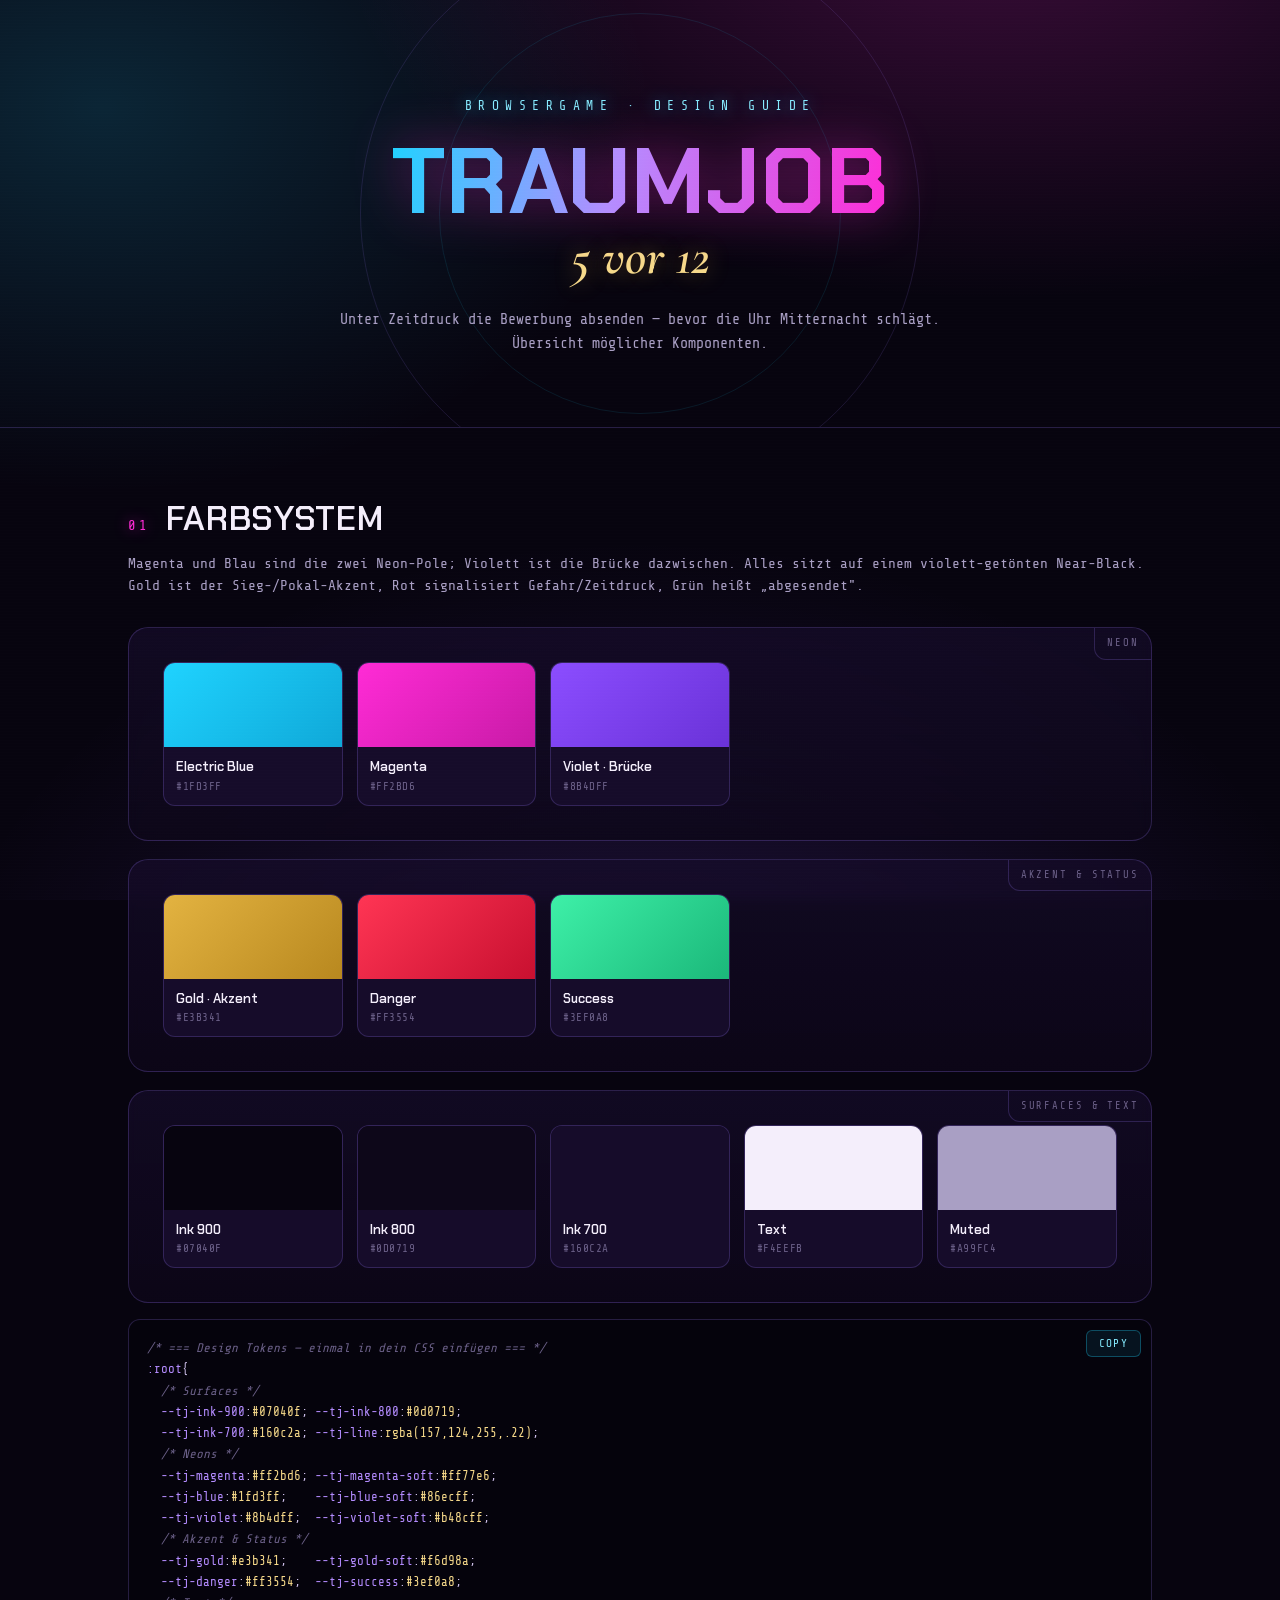
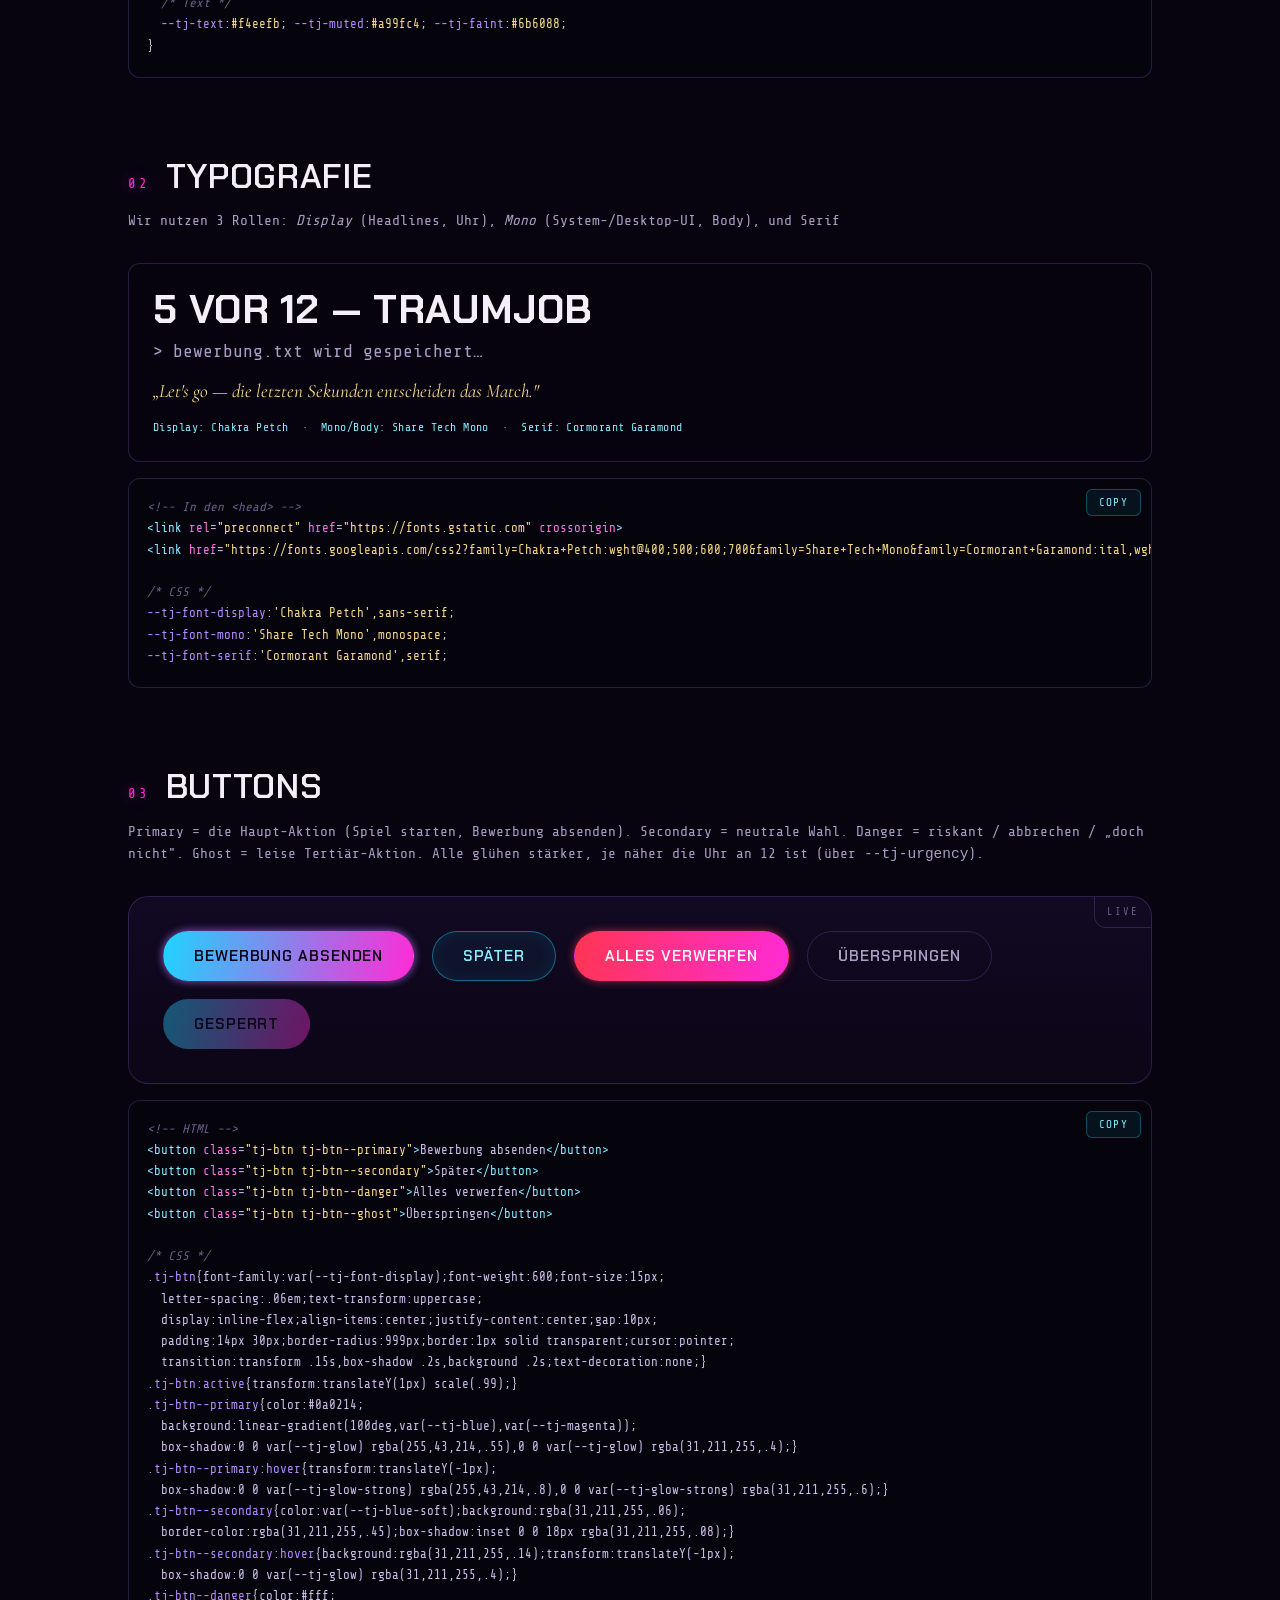
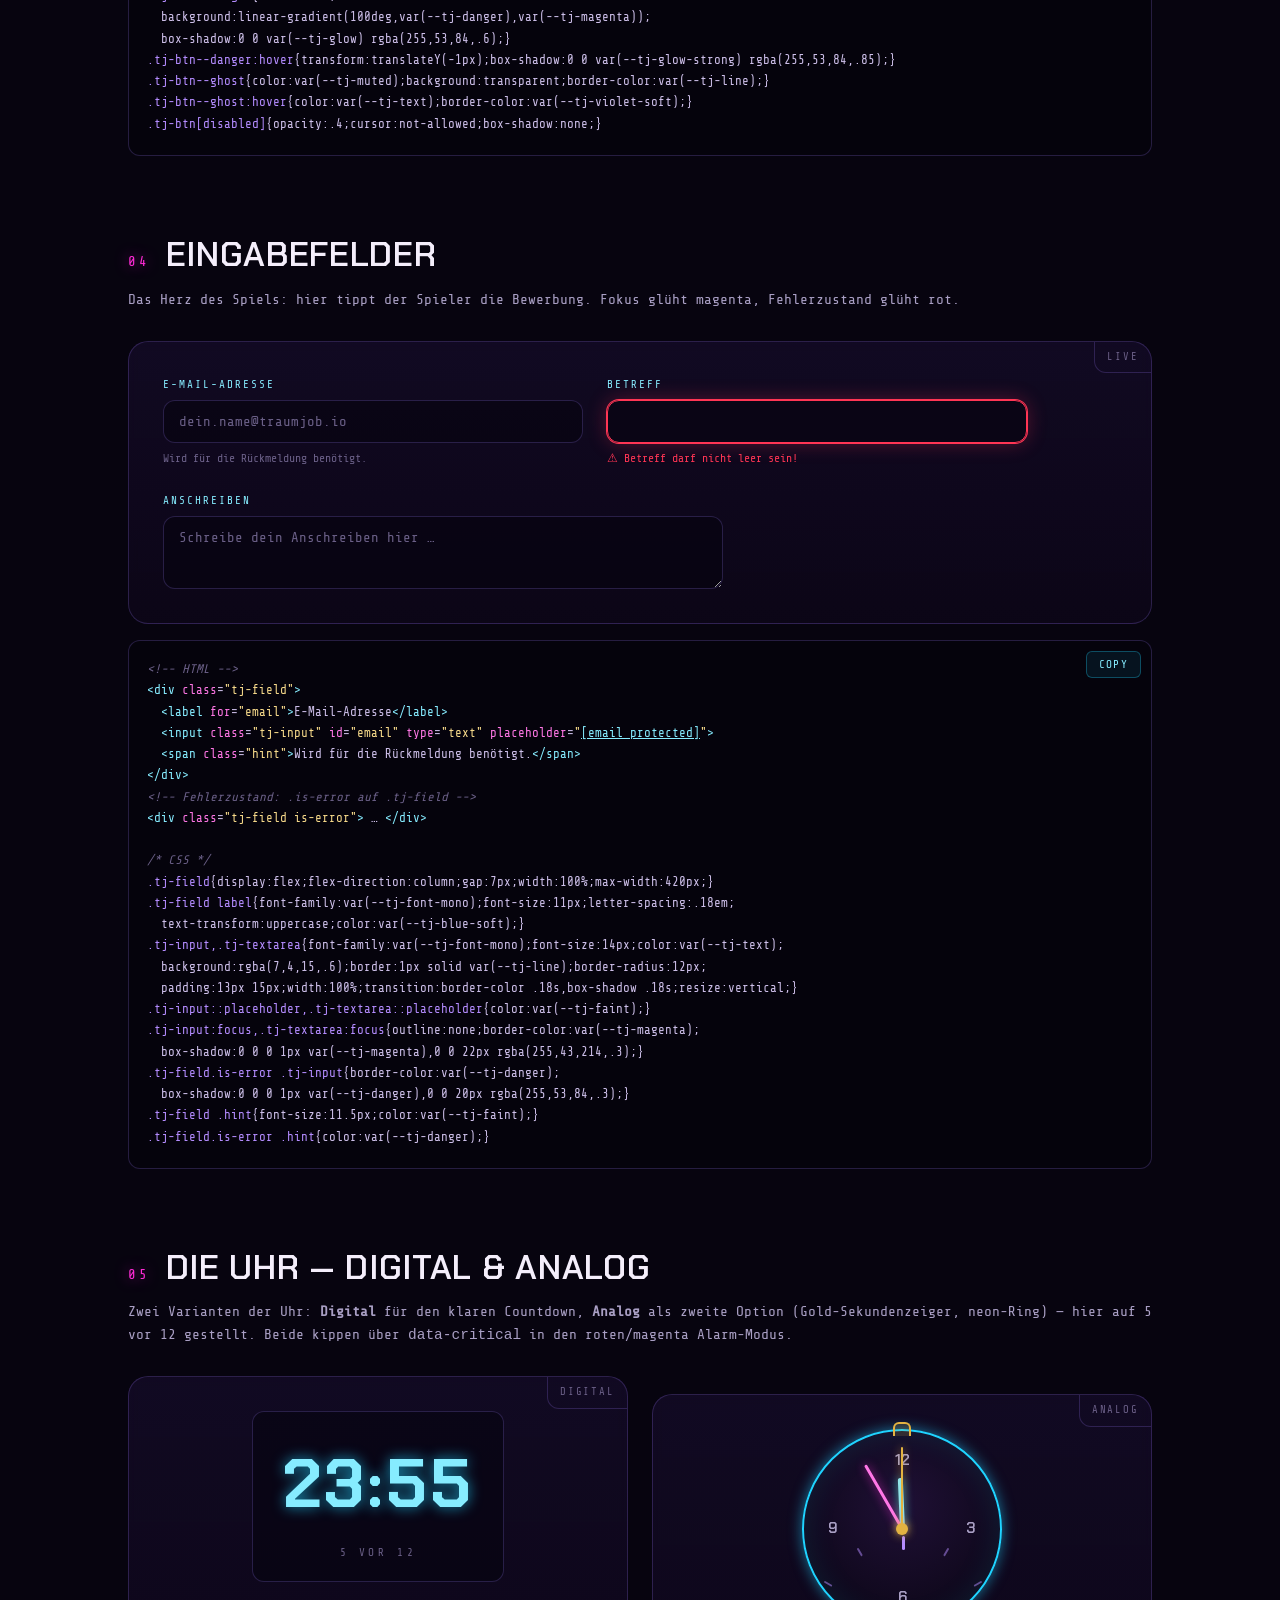
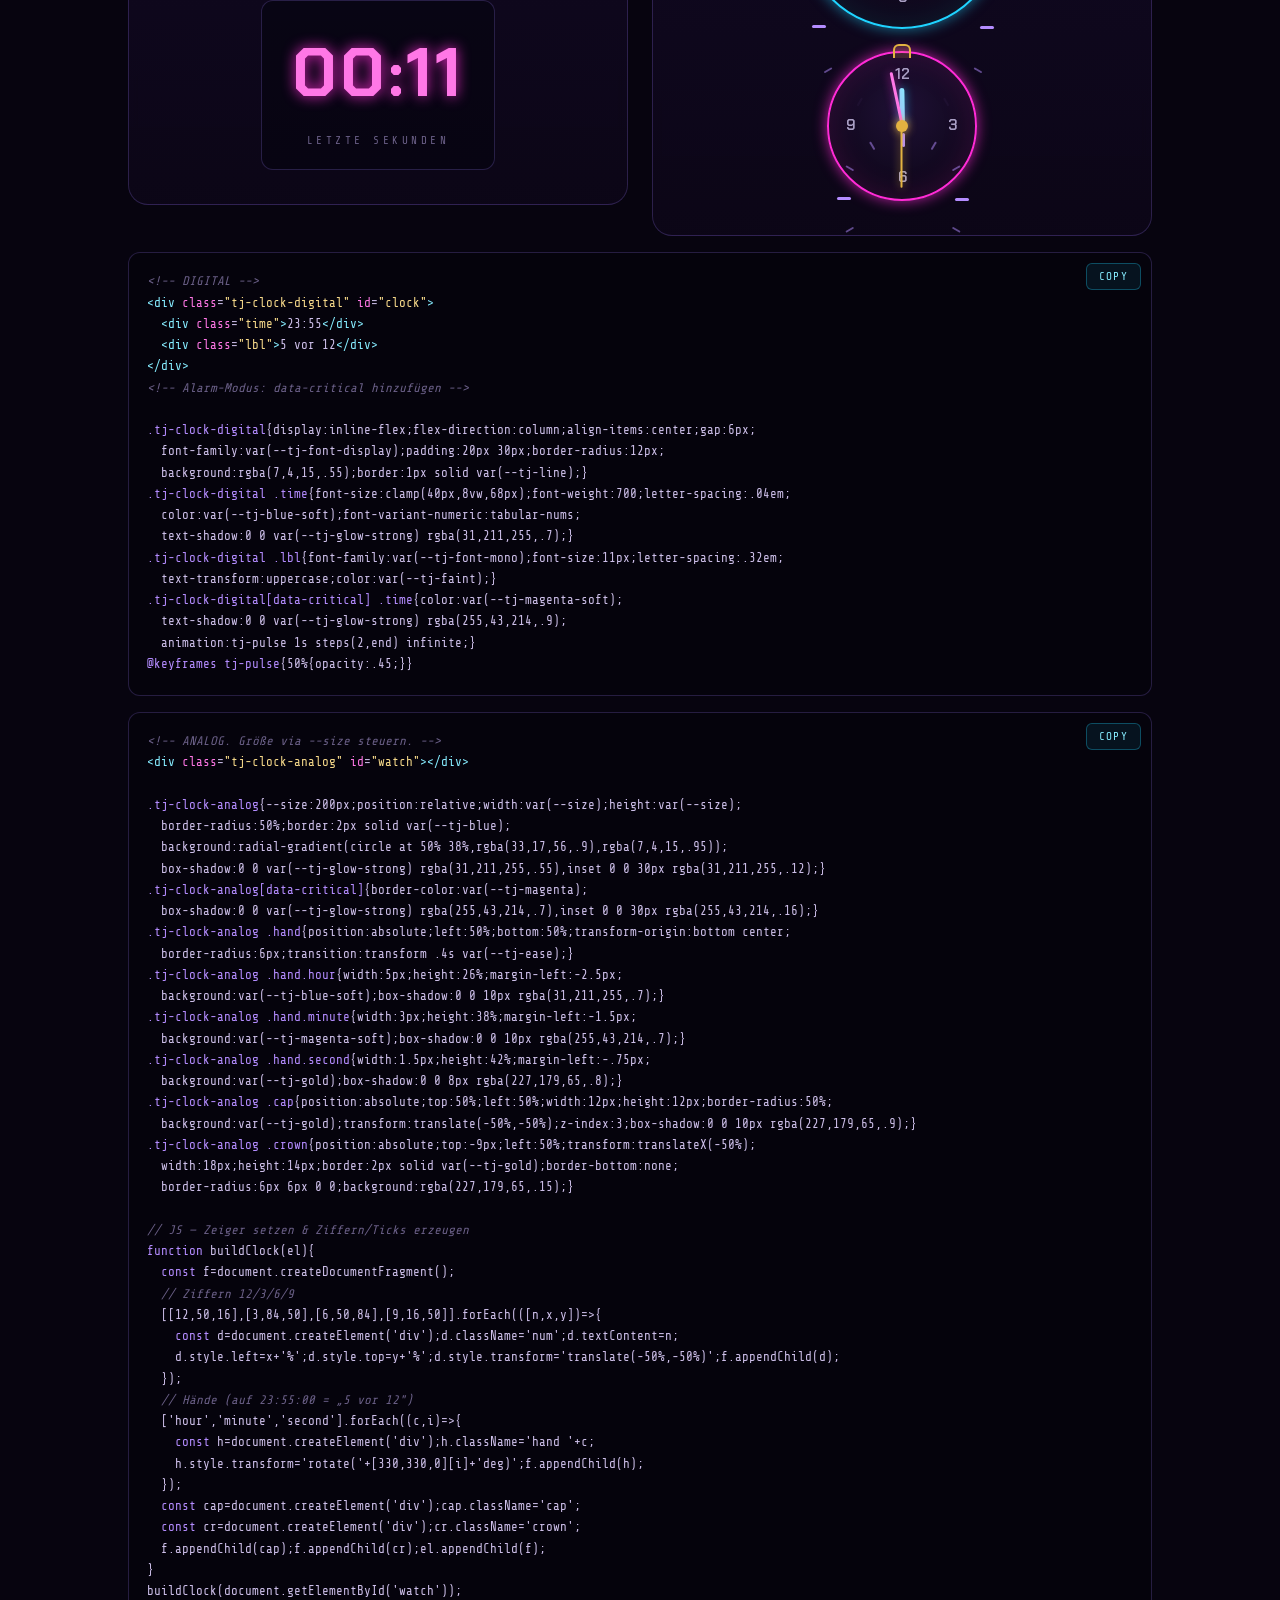
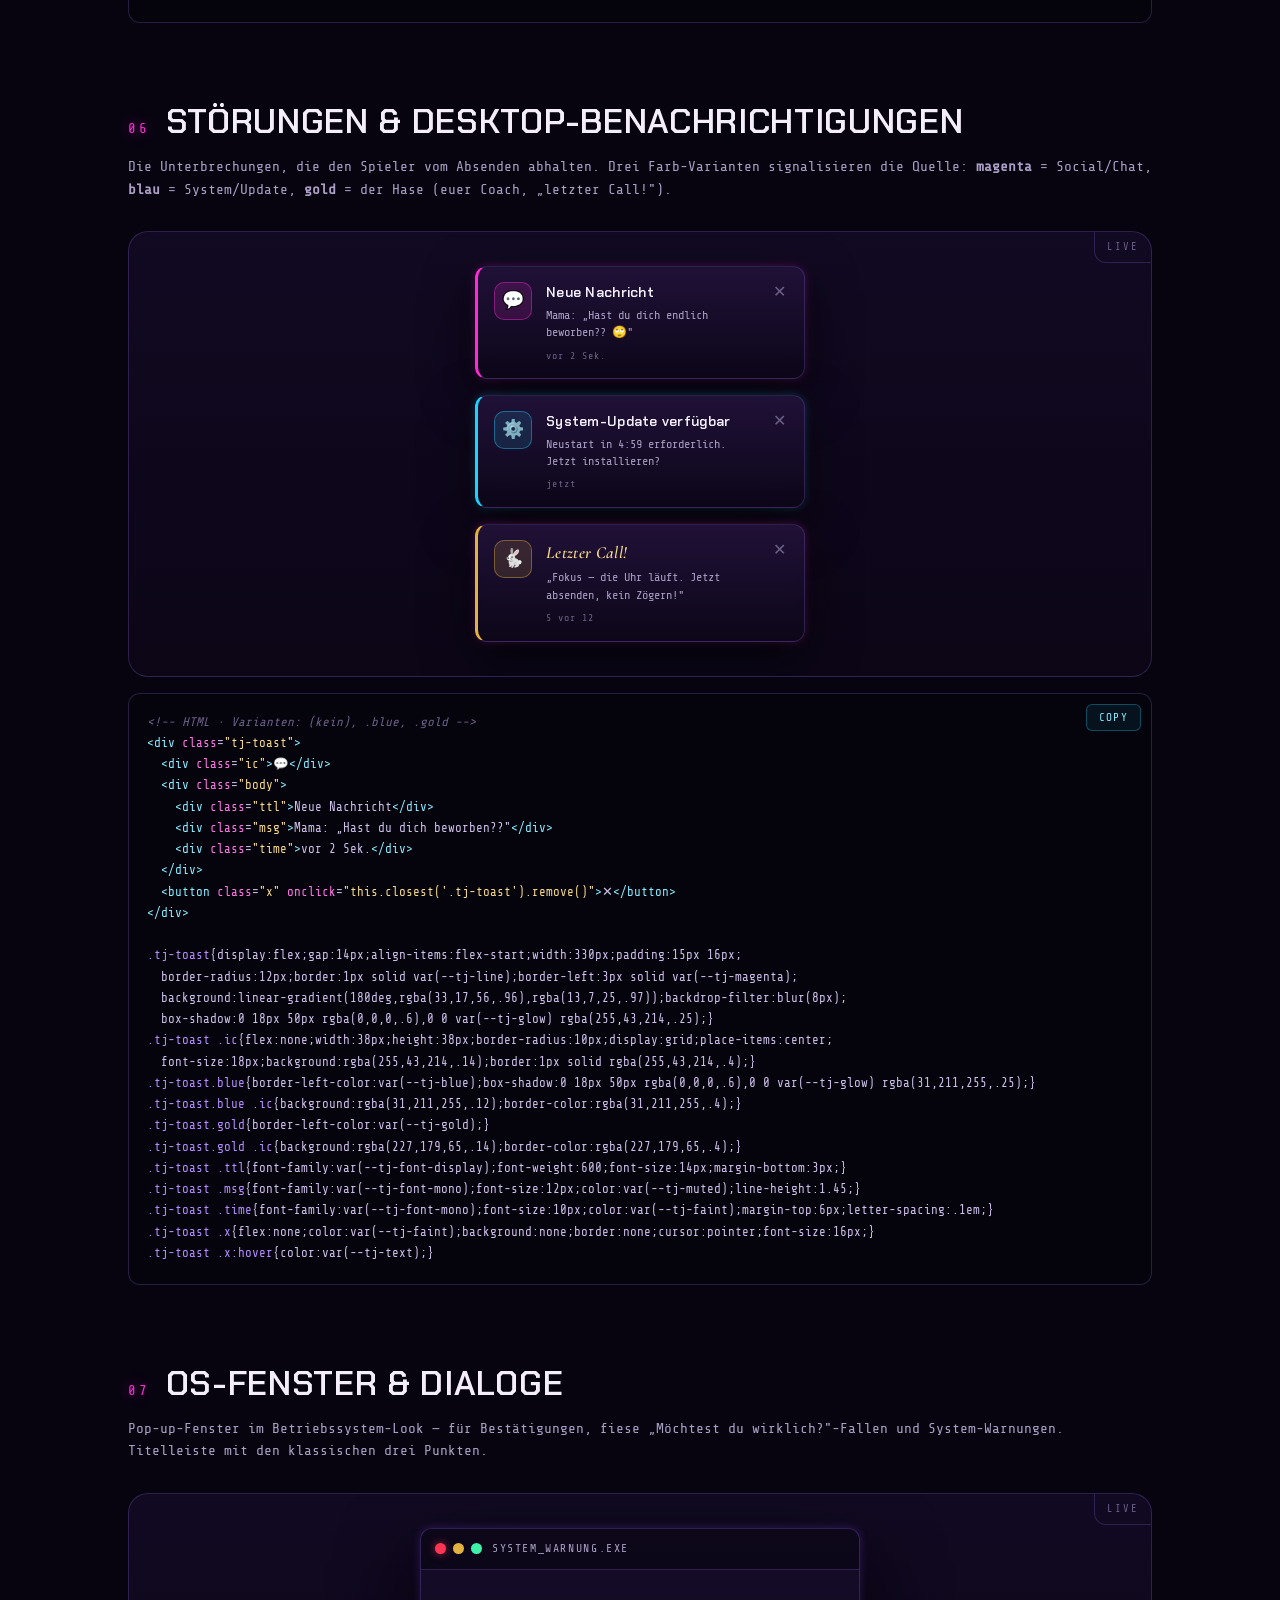
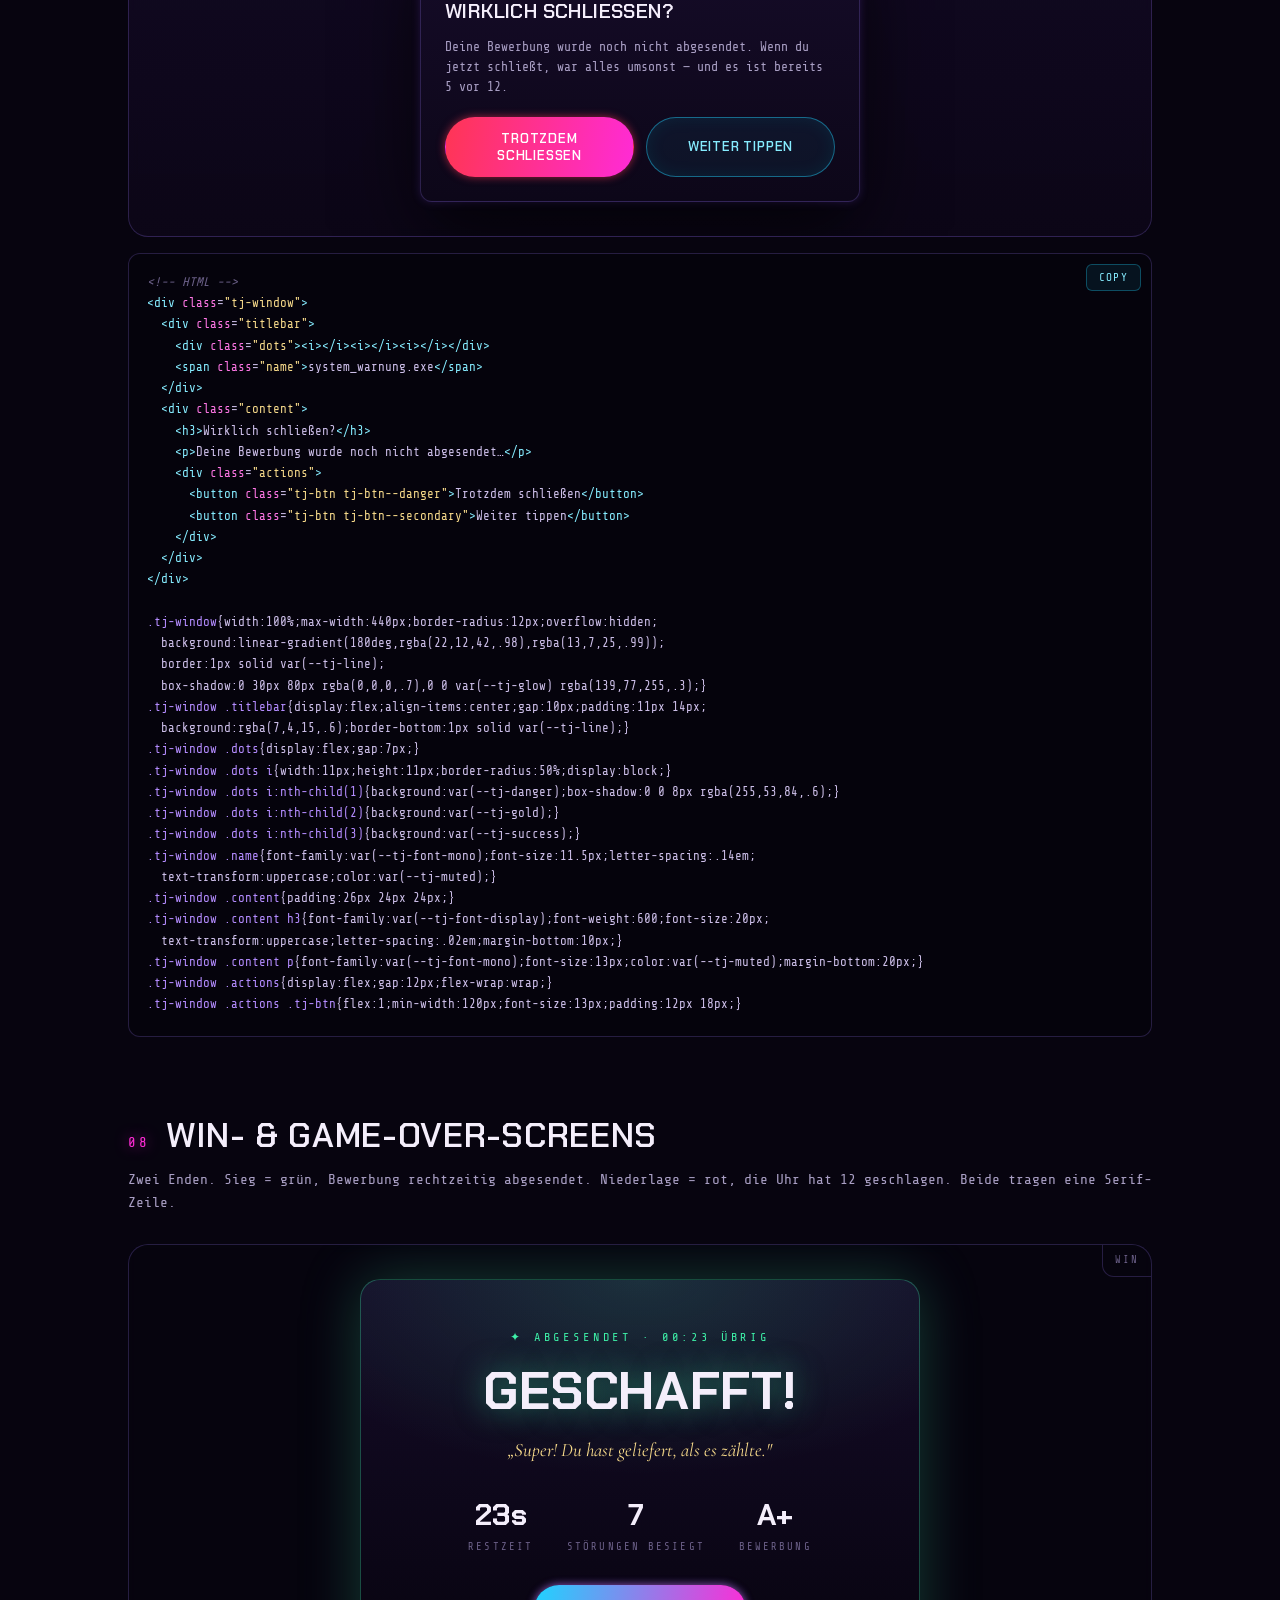
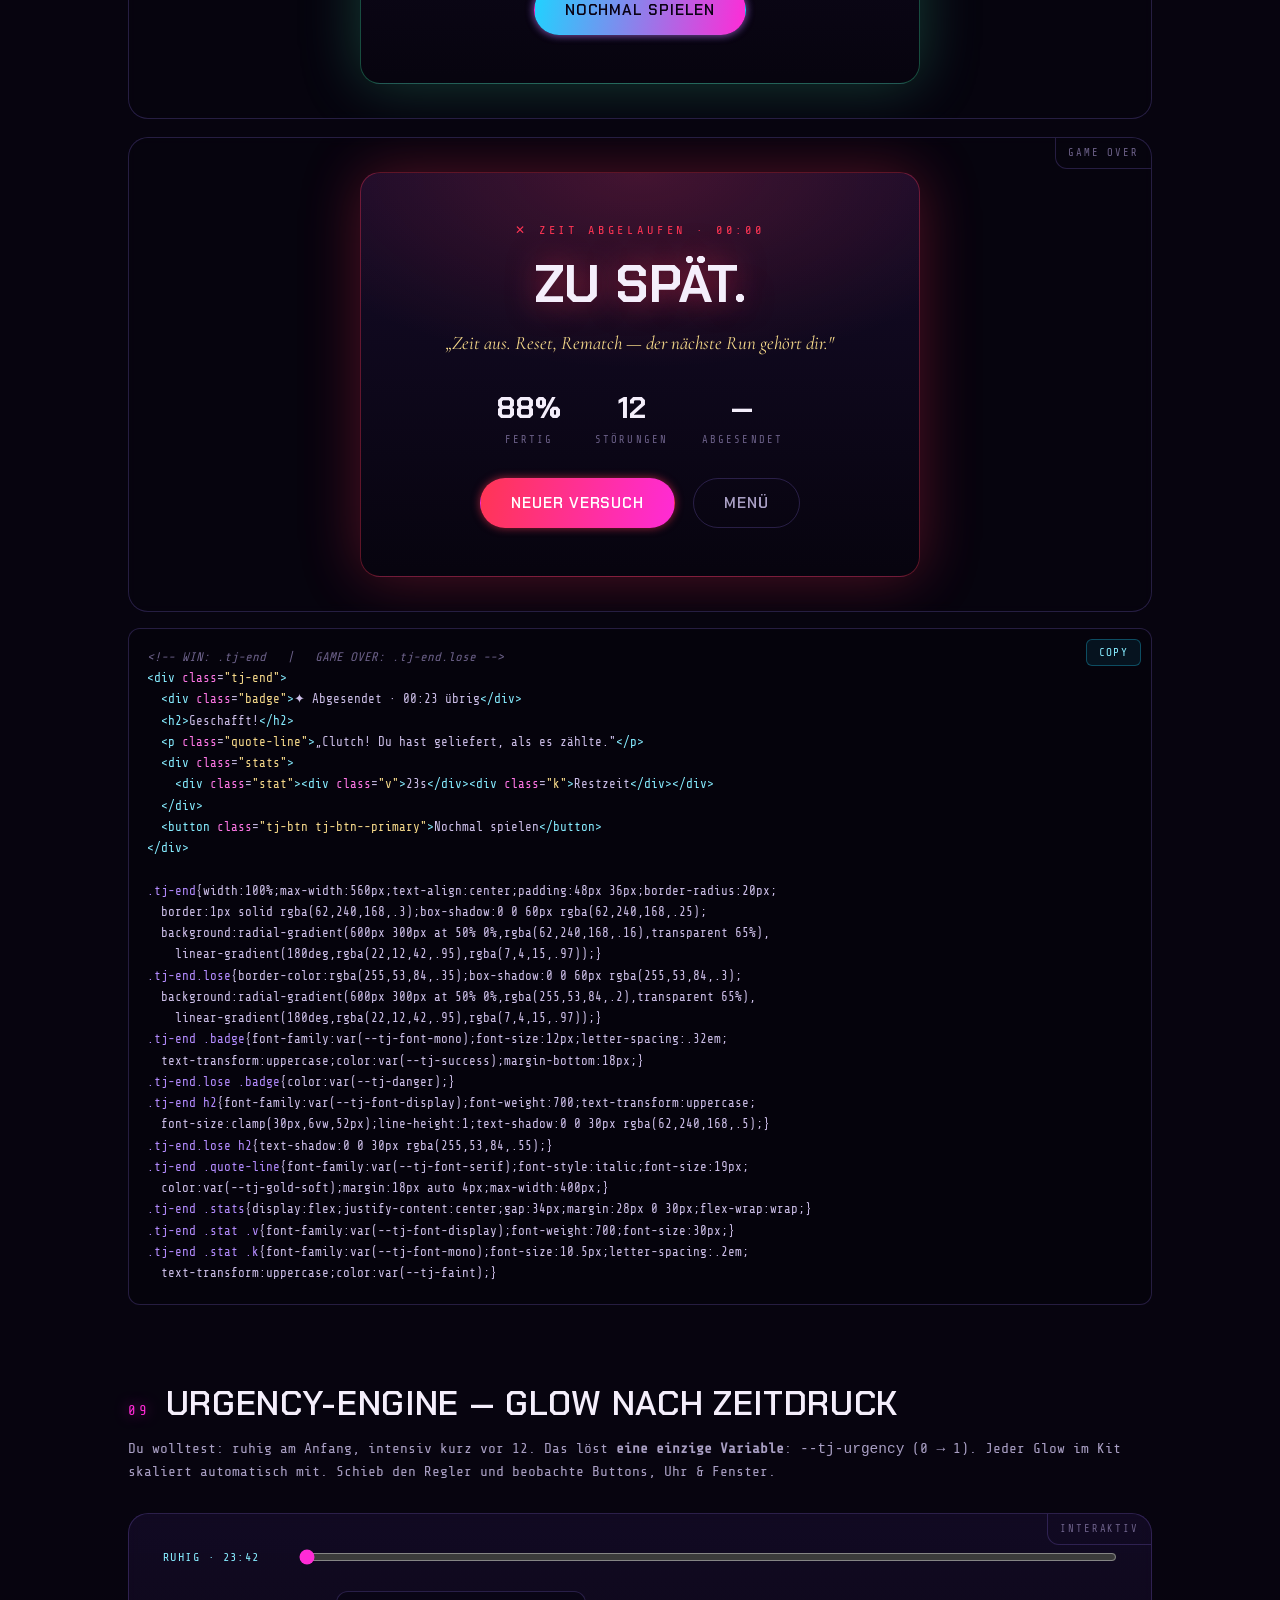
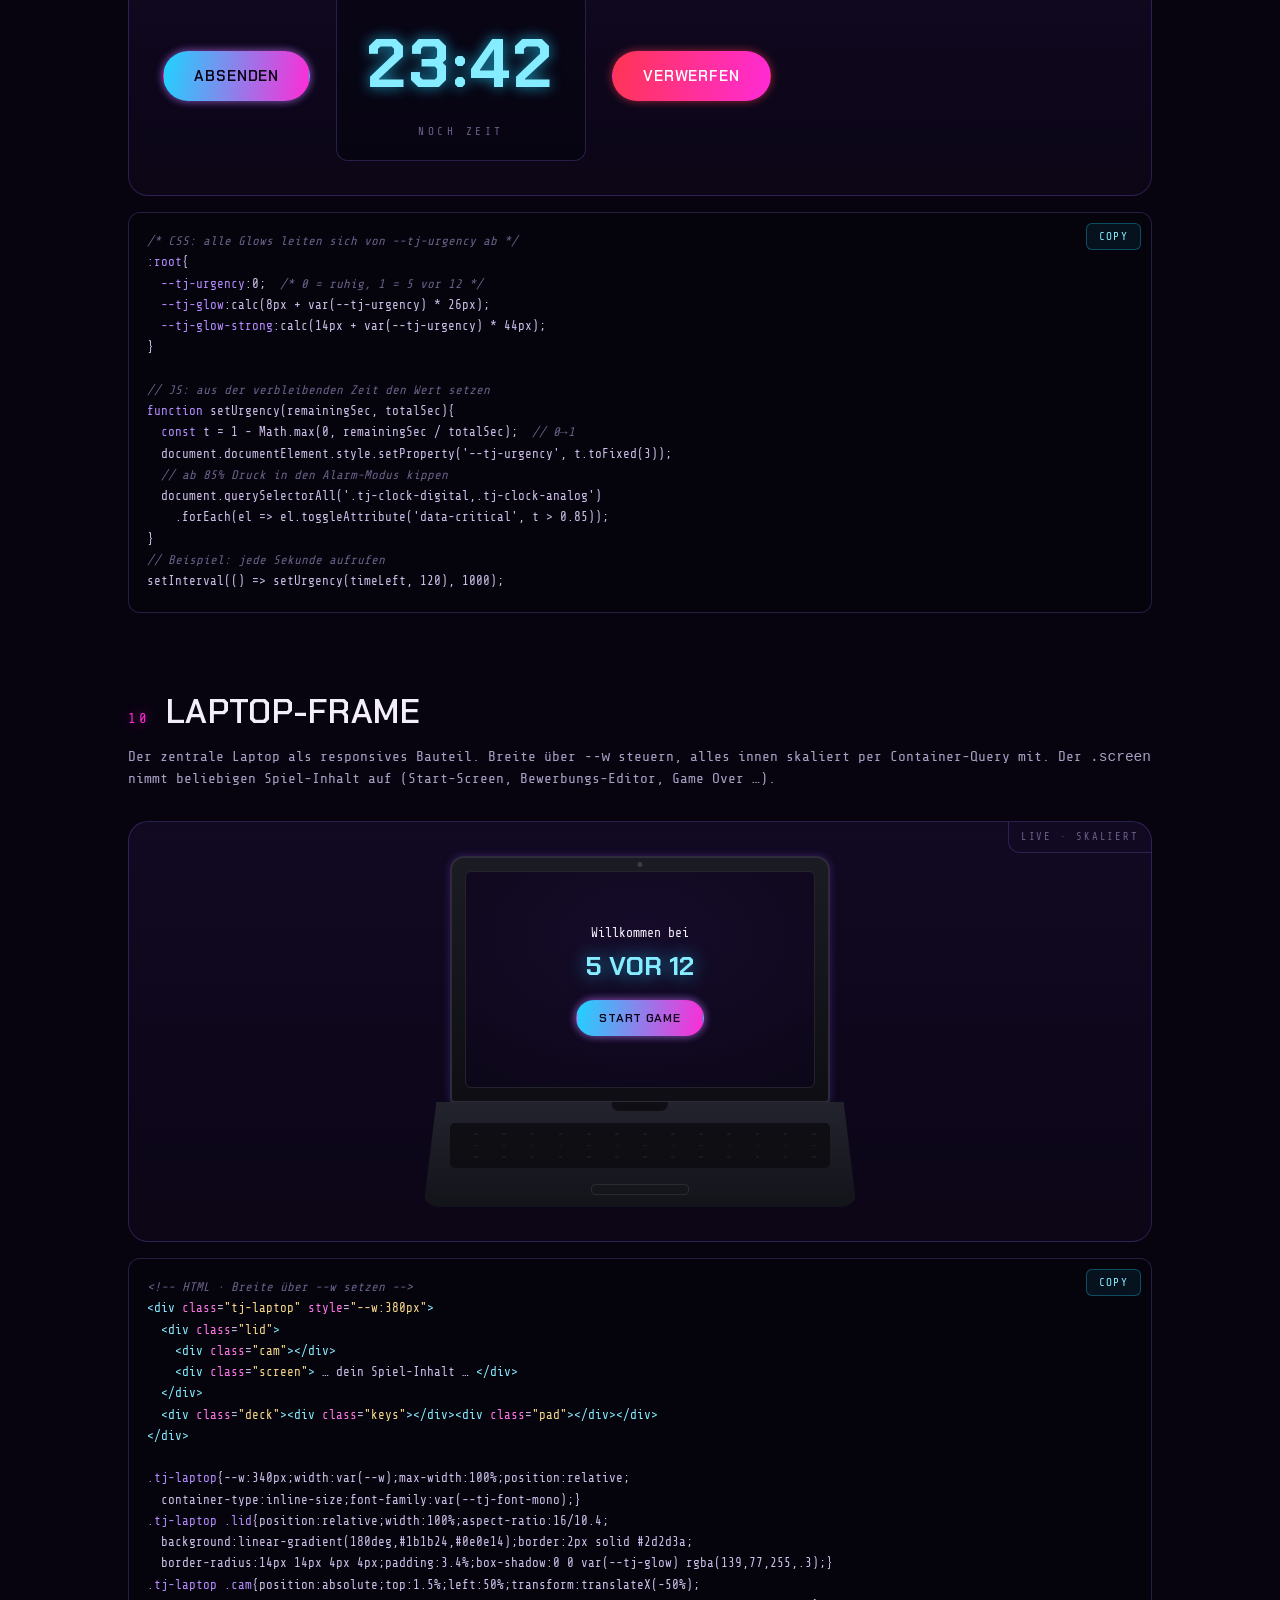
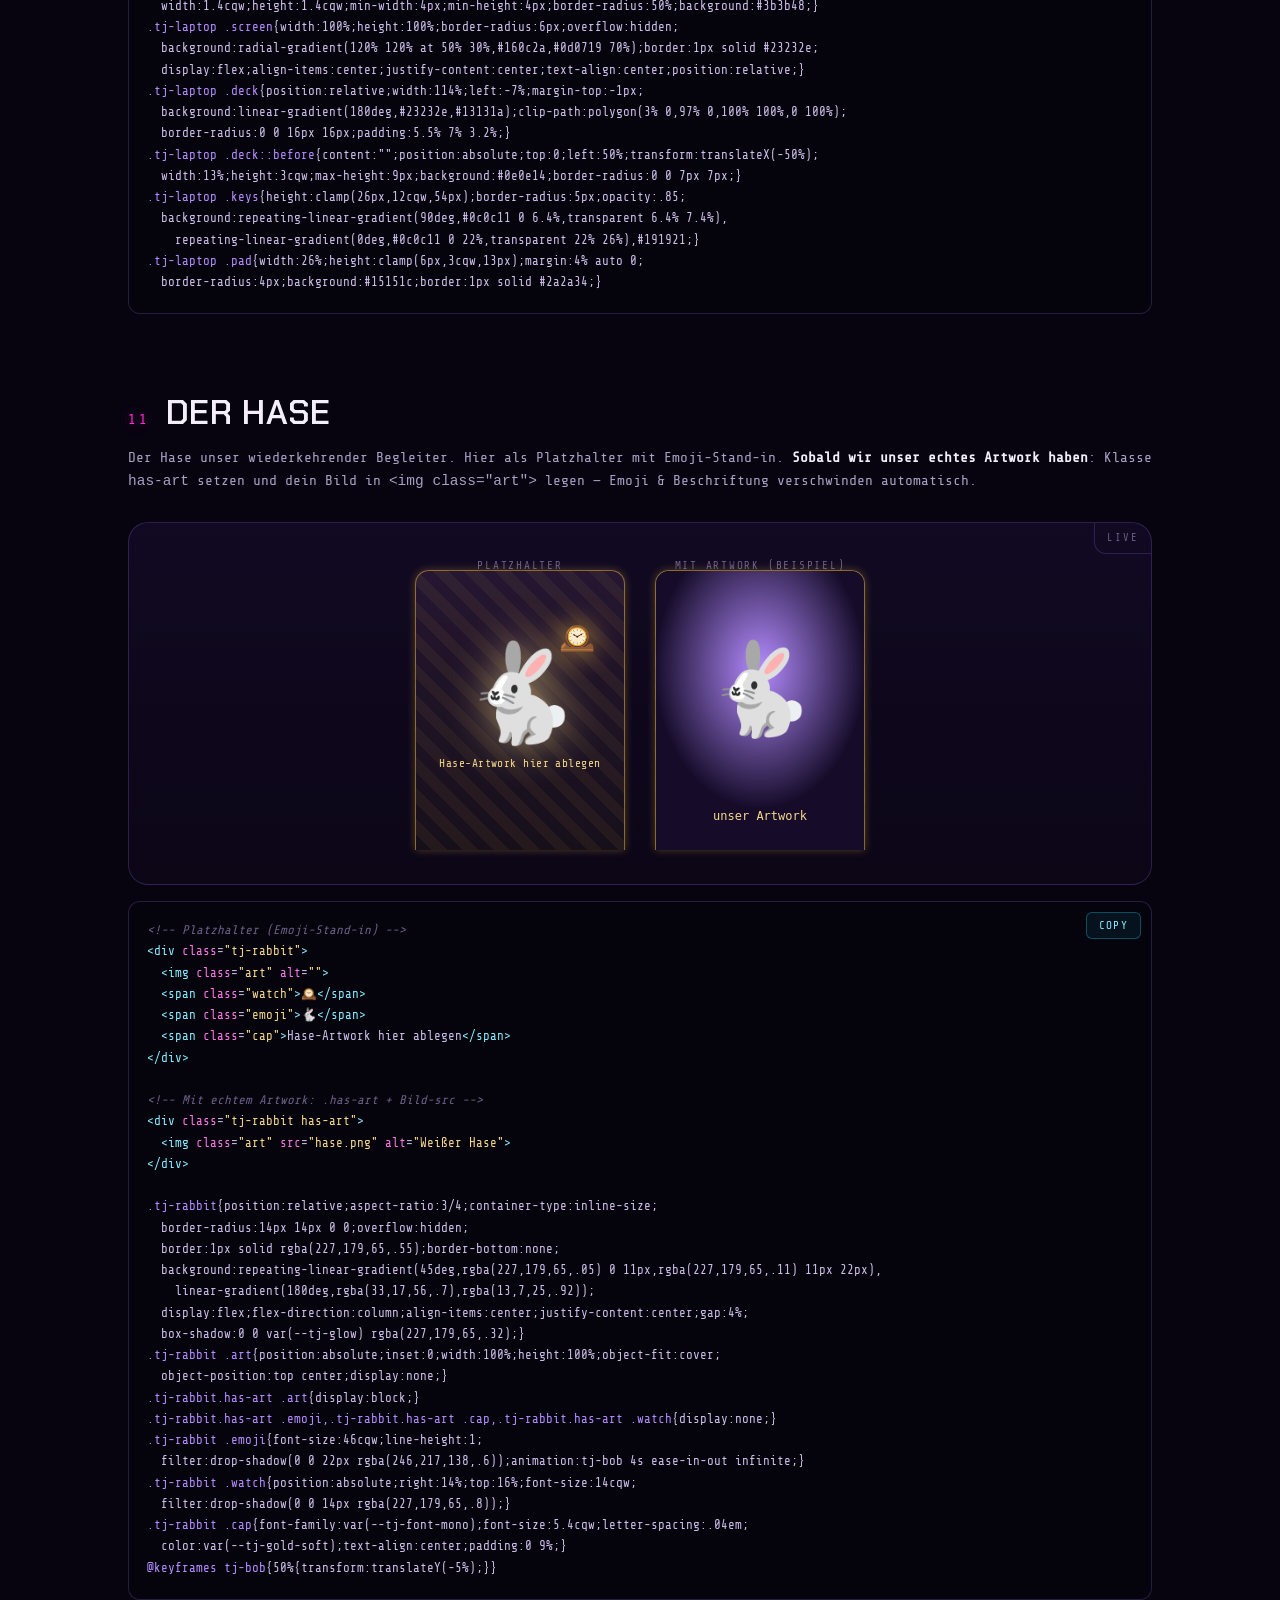
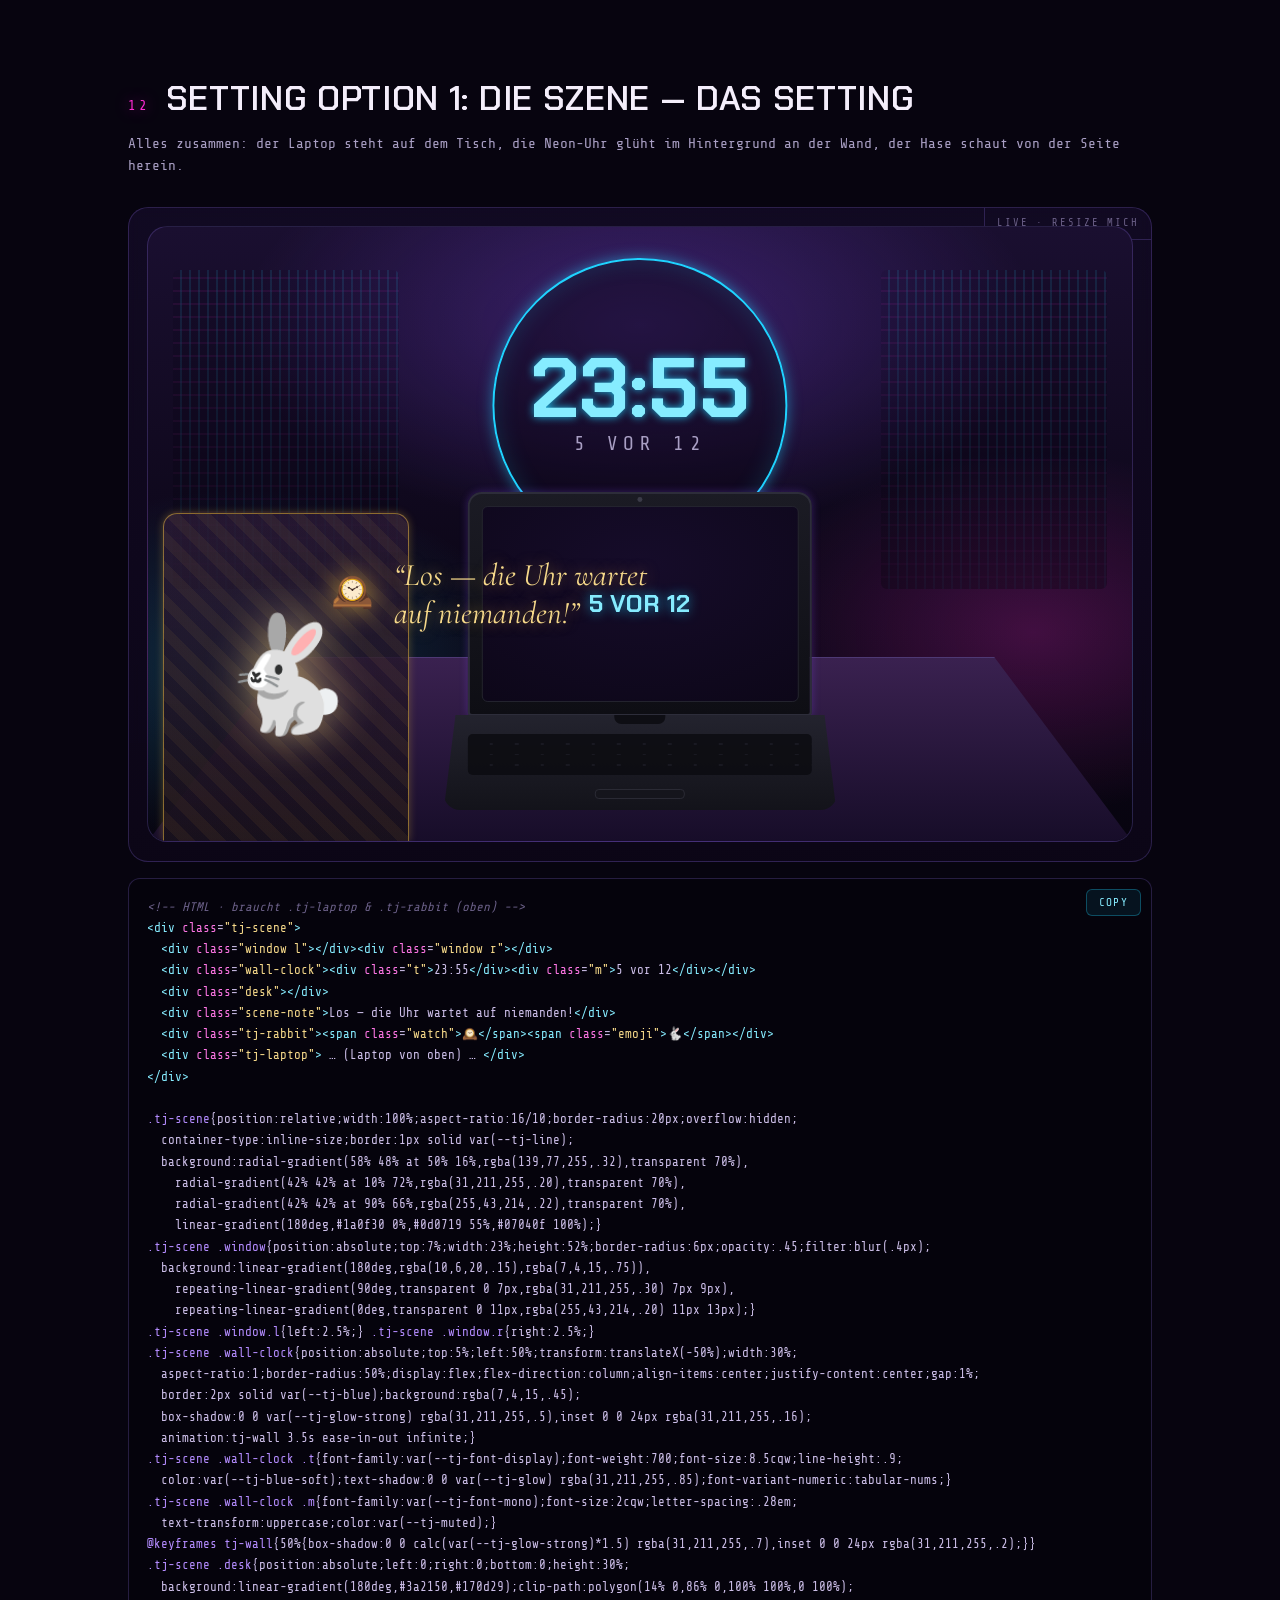
==== designGuide.html @ ba1511f6 "add designGuide" ====
<!DOCTYPE html>
<html lang="de">
<head>
<meta charset="UTF-8">
<meta name="viewport" content="width=device-width, initial-scale=1.0">
<title>Traumjob / 5 vor 12 — Design Guide</title>
<link rel="preconnect" href="https://fonts.googleapis.com">
<link rel="preconnect" href="https://fonts.gstatic.com" crossorigin>
<link href="https://fonts.googleapis.com/css2?family=Chakra+Petch:wght@400;500;600;700&family=Share+Tech+Mono&family=Cormorant+Garamond:ital,wght@0,500;0,600;1,500&family=Orbitron:wght@500;700;900&family=JetBrains+Mono:wght@400;500;700&display=swap" rel="stylesheet">
<style>
/* ============================================================
   TRAUMJOB / 5 VOR 12 — DESIGN TOKENS
   Paste this :root block once into your index.html
   ============================================================ */
:root{
  /* --- Surfaces (near-black, violet-tinted) --- */
  --tj-ink-900:#07040f;   /* page void */
  --tj-ink-800:#0d0719;   /* base surface */
  --tj-ink-700:#160c2a;   /* raised surface / cards */
  --tj-ink-600:#211138;   /* hover / borders */
  --tj-line:rgba(157,124,255,.22);

  /* --- Neons --- */
  --tj-magenta:#ff2bd6;
  --tj-magenta-soft:#ff77e6;
  --tj-blue:#1fd3ff;
  --tj-blue-soft:#86ecff;
  --tj-violet:#8b4dff;     /* the bridge */
  --tj-violet-soft:#b48cff;

  /* --- Accents --- */
  --tj-gold:#e3b341;       /* Pokal-Gold / Sieg-Akzent */
  --tj-gold-soft:#f6d98a;
  --tj-danger:#ff3554;     /* urgency / game over */
  --tj-success:#3ef0a8;    /* application sent */

  /* --- Text --- */
  --tj-text:#f4eefb;
  --tj-muted:#a99fc4;
  --tj-faint:#6b6088;

  /* --- Type --- */
  --tj-font-display:'Chakra Petch',sans-serif;
  --tj-font-mono:'Share Tech Mono',monospace;
  --tj-font-serif:'Cormorant Garamond',serif;

  /* --- Radius & motion --- */
  --tj-r-sm:6px;
  --tj-r-md:12px;
  --tj-r-lg:20px;
  --tj-r-pill:999px;
  --tj-ease:cubic-bezier(.2,.7,.3,1);

  /* --- URGENCY ENGINE ---
     One knob drives every glow in the UI. 0 = calm (clock far from 12),
     1 = critical (5 vor 12). Set it from JS: root.style.setProperty('--tj-urgency', t) */
  --tj-urgency:0;
  --tj-glow:calc(8px + var(--tj-urgency) * 26px);
  --tj-glow-strong:calc(14px + var(--tj-urgency) * 44px);
}

/* ============================================================
   DESIGN GUIDE PAGE CHROME (not part of the game kit)
   ============================================================ */
*{box-sizing:border-box;margin:0;padding:0;}
html{scroll-behavior:smooth;}
body{
  font-family:var(--tj-font-mono);
  color:var(--tj-text);
  background:
    radial-gradient(1100px 620px at 78% -8%, rgba(255,43,214,.20), transparent 60%),
    radial-gradient(1000px 700px at 8% 12%, rgba(31,211,255,.16), transparent 55%),
    radial-gradient(1200px 900px at 50% 120%, rgba(139,77,255,.18), transparent 60%),
    var(--tj-ink-900);
  background-attachment:fixed;
  line-height:1.55;
  -webkit-font-smoothing:antialiased;
  padding-bottom:120px;
}
a{color:var(--tj-blue-soft);}

/* faint scanline texture over the whole page */
body::after{
  content:"";position:fixed;inset:0;pointer-events:none;z-index:9999;
  background:repeating-linear-gradient(0deg,rgba(255,255,255,.020) 0 1px,transparent 1px 3px);
  mix-blend-mode:overlay;opacity:.5;
}

.wrap{max-width:1080px;margin:0 auto;padding:0 28px;}

/* ---- HERO ---- */
.hero{
  position:relative;overflow:hidden;
  padding:96px 28px 72px;
  border-bottom:1px solid var(--tj-line);
  text-align:center;
}
.hero .kicker{
  font-family:var(--tj-font-mono);
  letter-spacing:.5em;text-transform:uppercase;font-size:13px;
  color:var(--tj-blue-soft);margin-bottom:22px;
  text-shadow:0 0 16px rgba(31,211,255,.7);
}
.hero h1{
  font-family:var(--tj-font-display);font-weight:700;
  font-size:clamp(40px,8vw,92px);line-height:.96;letter-spacing:.01em;
  text-transform:uppercase;
}
.hero h1 .vor{
  display:block;font-family:var(--tj-font-serif);font-style:italic;
  font-weight:600;text-transform:none;letter-spacing:0;
  font-size:clamp(26px,5vw,52px);
  color:var(--tj-gold-soft);
  text-shadow:0 0 22px rgba(227,179,65,.45);
  margin-top:6px;
}
.hero .grad{
  background:linear-gradient(100deg,var(--tj-blue) 0%,var(--tj-violet-soft) 45%,var(--tj-magenta) 100%);
  -webkit-background-clip:text;background-clip:text;color:transparent;
  filter:drop-shadow(0 0 26px rgba(255,43,214,.45));
}
.hero p.sub{
  max-width:620px;margin:26px auto 0;color:var(--tj-muted);font-size:15px;
}
.hero .clock-deco{
  position:absolute;top:50%;left:50%;width:min(560px,82vw);aspect-ratio:1;
  transform:translate(-50%,-50%);
  border:1px solid rgba(157,124,255,.14);border-radius:50%;
  pointer-events:none;z-index:-1;
}
.hero .clock-deco::before{
  content:"";position:absolute;inset:14%;border-radius:50%;
  border:1px solid rgba(31,211,255,.10);
}

/* ---- SECTION SCAFFOLD ---- */
section.block{padding:64px 0 8px;}
.sec-head{display:flex;align-items:baseline;gap:16px;margin-bottom:8px;}
.sec-num{
  font-family:var(--tj-font-mono);color:var(--tj-magenta);
  font-size:14px;letter-spacing:.2em;
  text-shadow:0 0 14px rgba(255,43,214,.6);
}
.sec-head h2{
  font-family:var(--tj-font-display);font-weight:600;text-transform:uppercase;
  font-size:clamp(22px,3.4vw,34px);letter-spacing:.02em;
}
.sec-desc{color:var(--tj-muted);margin:6px 0 30px;font-size:14.5px;}

/* ---- DEMO CARD (live preview) ---- */
.demo{
  background:linear-gradient(180deg,rgba(22,12,42,.72),rgba(13,7,25,.82));
  border:1px solid var(--tj-line);border-radius:var(--tj-r-lg);
  padding:34px;backdrop-filter:blur(6px);
  position:relative;overflow:hidden;
}
.demo + .demo{margin-top:18px;}
.demo .tag{
  position:absolute;top:0;right:0;
  font-family:var(--tj-font-mono);font-size:10.5px;letter-spacing:.18em;
  text-transform:uppercase;color:var(--tj-faint);
  padding:7px 12px;border-left:1px solid var(--tj-line);border-bottom:1px solid var(--tj-line);
  border-bottom-left-radius:var(--tj-r-md);
}
.row{display:flex;flex-wrap:wrap;gap:18px;align-items:center;}
.label-mini{font-size:11px;letter-spacing:.16em;text-transform:uppercase;color:var(--tj-faint);width:100%;margin-bottom:-4px;}

/* ---- CODE BLOCK ---- */
.code{
  position:relative;margin-top:16px;
  background:#05030c;border:1px solid var(--tj-line);border-radius:var(--tj-r-md);
  overflow:hidden;
}
.code pre{
  margin:0;padding:18px 18px 20px;overflow-x:auto;
  font-family:var(--tj-font-mono);font-size:12.5px;line-height:1.7;color:#cdbfe9;
}
.code pre .t{color:var(--tj-blue-soft);}     /* tag */
.code pre .a{color:var(--tj-magenta-soft);}  /* attr */
.code pre .s{color:var(--tj-gold-soft);}     /* string */
.code pre .c{color:var(--tj-faint);font-style:italic;}
.code pre .p{color:var(--tj-violet-soft);}   /* property */
.copy-btn{
  position:absolute;top:10px;right:10px;z-index:2;
  font-family:var(--tj-font-mono);font-size:11px;letter-spacing:.12em;text-transform:uppercase;
  color:var(--tj-blue-soft);background:rgba(31,211,255,.08);
  border:1px solid rgba(31,211,255,.3);border-radius:var(--tj-r-sm);
  padding:6px 12px;cursor:pointer;transition:.18s var(--tj-ease);
}
.copy-btn:hover{background:rgba(31,211,255,.18);box-shadow:0 0 14px rgba(31,211,255,.35);}
.copy-btn.ok{color:var(--tj-success);border-color:rgba(62,240,168,.5);background:rgba(62,240,168,.1);}

/* ============================================================
   GAME COMPONENT STYLES  (the actual reusable kit)
   ============================================================ */

/* --- BUTTONS --- */
.tj-btn{
  font-family:var(--tj-font-display);font-weight:600;font-size:15px;
  letter-spacing:.06em;text-transform:uppercase;
  display:inline-flex;align-items:center;justify-content:center;gap:10px;
  padding:14px 30px;border-radius:var(--tj-r-pill);
  border:1px solid transparent;cursor:pointer;
  transition:transform .15s var(--tj-ease),box-shadow .2s var(--tj-ease),background .2s var(--tj-ease);
  text-decoration:none;
}
.tj-btn:active{transform:translateY(1px) scale(.99);}
.tj-btn--primary{
  color:#0a0214;
  background:linear-gradient(100deg,var(--tj-blue),var(--tj-magenta));
  box-shadow:0 0 var(--tj-glow) rgba(255,43,214,.55),0 0 var(--tj-glow) rgba(31,211,255,.4);
}
.tj-btn--primary:hover{box-shadow:0 0 var(--tj-glow-strong) rgba(255,43,214,.8),0 0 var(--tj-glow-strong) rgba(31,211,255,.6);transform:translateY(-1px);}
.tj-btn--secondary{
  color:var(--tj-blue-soft);background:rgba(31,211,255,.06);
  border-color:rgba(31,211,255,.45);
  box-shadow:inset 0 0 18px rgba(31,211,255,.08);
}
.tj-btn--secondary:hover{background:rgba(31,211,255,.14);box-shadow:0 0 var(--tj-glow) rgba(31,211,255,.4);transform:translateY(-1px);}
.tj-btn--danger{
  color:#fff;background:linear-gradient(100deg,var(--tj-danger),var(--tj-magenta));
  box-shadow:0 0 var(--tj-glow) rgba(255,53,84,.6);
}
.tj-btn--danger:hover{box-shadow:0 0 var(--tj-glow-strong) rgba(255,53,84,.85);transform:translateY(-1px);}
.tj-btn--ghost{color:var(--tj-muted);background:transparent;border-color:var(--tj-line);}
.tj-btn--ghost:hover{color:var(--tj-text);border-color:var(--tj-violet-soft);}
.tj-btn[disabled]{opacity:.4;cursor:not-allowed;box-shadow:none;}

/* --- FORM FIELDS --- */
.tj-field{display:flex;flex-direction:column;gap:7px;width:100%;max-width:420px;}
.tj-field label{
  font-family:var(--tj-font-mono);font-size:11px;letter-spacing:.18em;text-transform:uppercase;
  color:var(--tj-blue-soft);
}
.tj-input,.tj-textarea{
  font-family:var(--tj-font-mono);font-size:14px;color:var(--tj-text);
  background:rgba(7,4,15,.6);border:1px solid var(--tj-line);
  border-radius:var(--tj-r-md);padding:13px 15px;width:100%;
  transition:border-color .18s var(--tj-ease),box-shadow .18s var(--tj-ease);
  resize:vertical;
}
.tj-input::placeholder,.tj-textarea::placeholder{color:var(--tj-faint);}
.tj-input:focus,.tj-textarea:focus{
  outline:none;border-color:var(--tj-magenta);
  box-shadow:0 0 0 1px var(--tj-magenta),0 0 22px rgba(255,43,214,.3);
}
.tj-field.is-error .tj-input{border-color:var(--tj-danger);box-shadow:0 0 0 1px var(--tj-danger),0 0 20px rgba(255,53,84,.3);}
.tj-field .hint{font-size:11.5px;color:var(--tj-faint);}
.tj-field.is-error .hint{color:var(--tj-danger);}

/* --- DIGITAL CLOCK --- */
.tj-clock-digital{
  display:inline-flex;flex-direction:column;align-items:center;gap:6px;
  font-family:var(--tj-font-display);
  padding:20px 30px;border-radius:var(--tj-r-md);
  background:rgba(7,4,15,.55);border:1px solid var(--tj-line);
}
.tj-clock-digital .time{
  font-size:clamp(40px,8vw,68px);font-weight:700;letter-spacing:.04em;
  color:var(--tj-blue-soft);
  text-shadow:0 0 var(--tj-glow-strong) rgba(31,211,255,.7);
  font-variant-numeric:tabular-nums;
}
.tj-clock-digital[data-critical] .time{
  color:var(--tj-magenta-soft);text-shadow:0 0 var(--tj-glow-strong) rgba(255,43,214,.9);
  animation:tj-pulse 1s steps(2,end) infinite;
}
.tj-clock-digital .lbl{
  font-family:var(--tj-font-mono);font-size:11px;letter-spacing:.32em;text-transform:uppercase;color:var(--tj-faint);
}
@keyframes tj-pulse{50%{opacity:.45;}}

/* --- ANALOG CLOCK (the 5-vor-12 watch) --- */
.tj-clock-analog{
  --size:200px;
  position:relative;width:var(--size);height:var(--size);border-radius:50%;
  background:radial-gradient(circle at 50% 38%,rgba(33,17,56,.9),rgba(7,4,15,.95));
  border:2px solid var(--tj-blue);
  box-shadow:0 0 var(--tj-glow-strong) rgba(31,211,255,.55),inset 0 0 30px rgba(31,211,255,.12);
}
.tj-clock-analog[data-critical]{
  border-color:var(--tj-magenta);
  box-shadow:0 0 var(--tj-glow-strong) rgba(255,43,214,.7),inset 0 0 30px rgba(255,43,214,.16);
}
.tj-clock-analog .tick{position:absolute;top:50%;left:50%;width:2px;height:50%;transform-origin:bottom center;}
.tj-clock-analog .tick::before{content:"";position:absolute;top:7px;left:0;width:2px;height:9px;background:rgba(180,140,255,.5);border-radius:2px;}
.tj-clock-analog .tick.major::before{height:14px;width:3px;left:-.5px;background:var(--tj-violet-soft);}
.tj-clock-analog .num{
  position:absolute;font-family:var(--tj-font-display);font-weight:600;font-size:15px;color:var(--tj-muted);
}
.tj-clock-analog .hand{
  position:absolute;left:50%;bottom:50%;transform-origin:bottom center;
  border-radius:6px;transition:transform .4s var(--tj-ease);
}
.tj-clock-analog .hand.hour{width:5px;height:26%;margin-left:-2.5px;background:var(--tj-blue-soft);box-shadow:0 0 10px rgba(31,211,255,.7);}
.tj-clock-analog .hand.minute{width:3px;height:38%;margin-left:-1.5px;background:var(--tj-magenta-soft);box-shadow:0 0 10px rgba(255,43,214,.7);}
.tj-clock-analog .hand.second{width:1.5px;height:42%;margin-left:-.75px;background:var(--tj-gold);box-shadow:0 0 8px rgba(227,179,65,.8);}
.tj-clock-analog .cap{position:absolute;top:50%;left:50%;width:12px;height:12px;border-radius:50%;background:var(--tj-gold);transform:translate(-50%,-50%);box-shadow:0 0 10px rgba(227,179,65,.9);z-index:3;}
.tj-clock-analog .crown{position:absolute;top:-9px;left:50%;transform:translateX(-50%);width:18px;height:14px;border:2px solid var(--tj-gold);border-bottom:none;border-radius:6px 6px 0 0;background:rgba(227,179,65,.15);}

/* --- DESKTOP NOTIFICATION / INTERRUPTION --- */
.tj-toast{
  display:flex;gap:14px;align-items:flex-start;
  width:330px;padding:15px 16px;border-radius:var(--tj-r-md);
  background:linear-gradient(180deg,rgba(33,17,56,.96),rgba(13,7,25,.97));
  border:1px solid var(--tj-line);border-left:3px solid var(--tj-magenta);
  box-shadow:0 18px 50px rgba(0,0,0,.6),0 0 var(--tj-glow) rgba(255,43,214,.25);
  backdrop-filter:blur(8px);
}
.tj-toast .ic{
  flex:none;width:38px;height:38px;border-radius:10px;display:grid;place-items:center;
  font-size:18px;background:rgba(255,43,214,.14);border:1px solid rgba(255,43,214,.4);
}
.tj-toast.blue{border-left-color:var(--tj-blue);box-shadow:0 18px 50px rgba(0,0,0,.6),0 0 var(--tj-glow) rgba(31,211,255,.25);}
.tj-toast.blue .ic{background:rgba(31,211,255,.12);border-color:rgba(31,211,255,.4);}
.tj-toast.gold{border-left-color:var(--tj-gold);}
.tj-toast.gold .ic{background:rgba(227,179,65,.14);border-color:rgba(227,179,65,.4);}
.tj-toast .body{flex:1;min-width:0;}
.tj-toast .ttl{font-family:var(--tj-font-display);font-weight:600;font-size:14px;letter-spacing:.02em;margin-bottom:3px;}
.tj-toast .msg{font-family:var(--tj-font-mono);font-size:12px;color:var(--tj-muted);line-height:1.45;}
.tj-toast .time{font-family:var(--tj-font-mono);font-size:10px;color:var(--tj-faint);margin-top:6px;letter-spacing:.1em;}
.tj-toast .x{flex:none;color:var(--tj-faint);background:none;border:none;cursor:pointer;font-size:16px;line-height:1;padding:2px;}
.tj-toast .x:hover{color:var(--tj-text);}

/* --- OS-STYLE MODAL / DIALOG WINDOW --- */
.tj-window{
  width:100%;max-width:440px;border-radius:var(--tj-r-md);overflow:hidden;
  background:linear-gradient(180deg,rgba(22,12,42,.98),rgba(13,7,25,.99));
  border:1px solid var(--tj-line);
  box-shadow:0 30px 80px rgba(0,0,0,.7),0 0 var(--tj-glow) rgba(139,77,255,.3);
}
.tj-window .titlebar{
  display:flex;align-items:center;gap:10px;padding:11px 14px;
  background:rgba(7,4,15,.6);border-bottom:1px solid var(--tj-line);
}
.tj-window .dots{display:flex;gap:7px;}
.tj-window .dots i{width:11px;height:11px;border-radius:50%;display:block;}
.tj-window .dots i:nth-child(1){background:var(--tj-danger);box-shadow:0 0 8px rgba(255,53,84,.6);}
.tj-window .dots i:nth-child(2){background:var(--tj-gold);}
.tj-window .dots i:nth-child(3){background:var(--tj-success);}
.tj-window .titlebar .name{font-family:var(--tj-font-mono);font-size:11.5px;letter-spacing:.14em;text-transform:uppercase;color:var(--tj-muted);}
.tj-window .content{padding:26px 24px 24px;}
.tj-window .content h3{font-family:var(--tj-font-display);font-weight:600;font-size:20px;text-transform:uppercase;letter-spacing:.02em;margin-bottom:10px;}
.tj-window .content p{font-family:var(--tj-font-mono);font-size:13px;color:var(--tj-muted);margin-bottom:20px;}
.tj-window .actions{display:flex;gap:12px;flex-wrap:wrap;}
.tj-window .actions .tj-btn{flex:1;min-width:120px;font-size:13px;padding:12px 18px;}

/* --- WIN / GAME OVER SCREENS --- */
.tj-end{
  width:100%;max-width:560px;text-align:center;padding:48px 36px;border-radius:var(--tj-r-lg);
  background:radial-gradient(600px 300px at 50% 0%,rgba(62,240,168,.16),transparent 65%),linear-gradient(180deg,rgba(22,12,42,.95),rgba(7,4,15,.97));
  border:1px solid rgba(62,240,168,.3);
  box-shadow:0 0 60px rgba(62,240,168,.25);
}
.tj-end.lose{
  background:radial-gradient(600px 300px at 50% 0%,rgba(255,53,84,.2),transparent 65%),linear-gradient(180deg,rgba(22,12,42,.95),rgba(7,4,15,.97));
  border-color:rgba(255,53,84,.35);box-shadow:0 0 60px rgba(255,53,84,.3);
}
.tj-end .badge{
  font-family:var(--tj-font-mono);font-size:12px;letter-spacing:.32em;text-transform:uppercase;
  color:var(--tj-success);margin-bottom:18px;
}
.tj-end.lose .badge{color:var(--tj-danger);}
.tj-end h2{
  font-family:var(--tj-font-display);font-weight:700;text-transform:uppercase;
  font-size:clamp(30px,6vw,52px);line-height:1;letter-spacing:.01em;
  text-shadow:0 0 30px rgba(62,240,168,.5);
}
.tj-end.lose h2{text-shadow:0 0 30px rgba(255,53,84,.55);}
.tj-end .quote-line{
  font-family:var(--tj-font-serif);font-style:italic;font-size:19px;
  color:var(--tj-gold-soft);margin:18px auto 4px;max-width:400px;
}
.tj-end .stats{display:flex;justify-content:center;gap:34px;margin:28px 0 30px;flex-wrap:wrap;}
.tj-end .stat .v{font-family:var(--tj-font-display);font-weight:700;font-size:30px;color:var(--tj-text);}
.tj-end .stat .k{font-family:var(--tj-font-mono);font-size:10.5px;letter-spacing:.2em;text-transform:uppercase;color:var(--tj-faint);}

/* --- LAPTOP FRAME (matches the game's hero laptop) --- */
.tj-laptop{--w:340px;width:var(--w);max-width:100%;position:relative;container-type:inline-size;font-family:var(--tj-font-mono);}
.tj-laptop .lid{position:relative;width:100%;aspect-ratio:16/10.4;background:linear-gradient(180deg,#1b1b24,#0e0e14);border:2px solid #2d2d3a;border-radius:14px 14px 4px 4px;padding:3.4%;box-shadow:0 0 var(--tj-glow) rgba(139,77,255,.3);}
.tj-laptop .cam{position:absolute;top:1.5%;left:50%;transform:translateX(-50%);width:1.4cqw;height:1.4cqw;min-width:4px;min-height:4px;border-radius:50%;background:#3b3b48;}
.tj-laptop .screen{width:100%;height:100%;border-radius:6px;overflow:hidden;background:radial-gradient(120% 120% at 50% 30%,#160c2a,#0d0719 70%);border:1px solid #23232e;display:flex;align-items:center;justify-content:center;text-align:center;position:relative;}
.tj-laptop .deck{position:relative;width:114%;left:-7%;margin-top:-1px;background:linear-gradient(180deg,#23232e,#13131a);clip-path:polygon(3% 0,97% 0,100% 100%,0 100%);border-radius:0 0 16px 16px;padding:5.5% 7% 3.2%;}
.tj-laptop .deck::before{content:"";position:absolute;top:0;left:50%;transform:translateX(-50%);width:13%;height:3cqw;max-height:9px;background:#0e0e14;border-radius:0 0 7px 7px;}
.tj-laptop .keys{height:clamp(26px,12cqw,54px);border-radius:5px;opacity:.85;background:repeating-linear-gradient(90deg,#0c0c11 0 6.4%,transparent 6.4% 7.4%),repeating-linear-gradient(0deg,#0c0c11 0 22%,transparent 22% 26%),#191921;}
.tj-laptop .pad{width:26%;height:clamp(6px,3cqw,13px);margin:4% auto 0;border-radius:4px;background:#15151c;border:1px solid #2a2a34;}

/* --- SCENE / SETTING (responsive room: desk + laptop + wall clock + rabbit) --- */
.tj-scene{position:relative;width:100%;aspect-ratio:16/10;border-radius:var(--tj-r-lg);overflow:hidden;container-type:inline-size;border:1px solid var(--tj-line);
  background:radial-gradient(58% 48% at 50% 16%,rgba(139,77,255,.32),transparent 70%),radial-gradient(42% 42% at 10% 72%,rgba(31,211,255,.20),transparent 70%),radial-gradient(42% 42% at 90% 66%,rgba(255,43,214,.22),transparent 70%),linear-gradient(180deg,#1a0f30 0%,#0d0719 55%,#07040f 100%);}
.tj-scene .window{position:absolute;top:7%;width:23%;height:52%;border-radius:6px;opacity:.45;filter:blur(.4px);
  background:linear-gradient(180deg,rgba(10,6,20,.15),rgba(7,4,15,.75)),repeating-linear-gradient(90deg,transparent 0 7px,rgba(31,211,255,.30) 7px 9px),repeating-linear-gradient(0deg,transparent 0 11px,rgba(255,43,214,.20) 11px 13px);}
.tj-scene .window.l{left:2.5%;} .tj-scene .window.r{right:2.5%;}
/* neon wall clock in the background */
.tj-scene .wall-clock{position:absolute;top:5%;left:50%;transform:translateX(-50%);width:30%;aspect-ratio:1;border-radius:50%;display:flex;flex-direction:column;align-items:center;justify-content:center;gap:1%;
  border:2px solid var(--tj-blue);background:rgba(7,4,15,.45);box-shadow:0 0 var(--tj-glow-strong) rgba(31,211,255,.5),inset 0 0 24px rgba(31,211,255,.16);animation:tj-wall 3.5s ease-in-out infinite;}
.tj-scene .wall-clock .t{font-family:var(--tj-font-display);font-weight:700;font-size:8.5cqw;line-height:.9;color:var(--tj-blue-soft);text-shadow:0 0 var(--tj-glow) rgba(31,211,255,.85);font-variant-numeric:tabular-nums;}
.tj-scene .wall-clock .m{font-family:var(--tj-font-mono);font-size:2cqw;letter-spacing:.28em;text-transform:uppercase;color:var(--tj-muted);}
@keyframes tj-wall{50%{box-shadow:0 0 calc(var(--tj-glow-strong) * 1.5) rgba(31,211,255,.7),inset 0 0 24px rgba(31,211,255,.2);}}
/* receding desk surface */
.tj-scene .desk{position:absolute;left:0;right:0;bottom:0;height:30%;background:linear-gradient(180deg,#3a2150,#170d29);clip-path:polygon(14% 0,86% 0,100% 100%,0 100%);border-top:1px solid rgba(180,140,255,.35);box-shadow:0 -2px 34px rgba(255,43,214,.2);}
.tj-scene .tj-laptop{position:absolute;left:50%;bottom:5%;transform:translateX(-50%);width:35%;z-index:3;}
.tj-scene .tj-rabbit{position:absolute;left:1.5%;bottom:0;width:25%;z-index:4;}
.tj-scene .scene-note{position:absolute;left:25%;bottom:34%;z-index:5;max-width:30%;font-family:var(--tj-font-serif);font-style:italic;font-size:3.2cqw;line-height:1.2;color:var(--tj-gold-soft);text-shadow:0 0 14px rgba(227,179,65,.5);}
.tj-scene .scene-note::before{content:"“";} .tj-scene .scene-note::after{content:"”";}

/* --- THE RABBIT (Hase) — drop real art into .art, emoji is the placeholder --- */
.tj-rabbit{position:relative;aspect-ratio:3/4;container-type:inline-size;border-radius:14px 14px 0 0;overflow:hidden;
  border:1px solid rgba(227,179,65,.55);border-bottom:none;
  background:repeating-linear-gradient(45deg,rgba(227,179,65,.05) 0 11px,rgba(227,179,65,.11) 11px 22px),linear-gradient(180deg,rgba(33,17,56,.7),rgba(13,7,25,.92));
  display:flex;flex-direction:column;align-items:center;justify-content:center;gap:4%;
  box-shadow:0 0 var(--tj-glow) rgba(227,179,65,.32);}
.tj-rabbit .art{position:absolute;inset:0;width:100%;height:100%;object-fit:cover;object-position:top center;display:none;}
.tj-rabbit.has-art .art{display:block;}
.tj-rabbit.has-art .emoji,.tj-rabbit.has-art .cap,.tj-rabbit.has-art .watch{display:none;}
.tj-rabbit .emoji{font-size:46cqw;line-height:1;filter:drop-shadow(0 0 22px rgba(246,217,138,.6));animation:tj-bob 4s ease-in-out infinite;}
.tj-rabbit .watch{position:absolute;right:14%;top:16%;font-size:14cqw;filter:drop-shadow(0 0 14px rgba(227,179,65,.8));}
.tj-rabbit .cap{font-family:var(--tj-font-mono);font-size:5.4cqw;letter-spacing:.04em;color:var(--tj-gold-soft);text-align:center;padding:0 9%;}
@keyframes tj-bob{50%{transform:translateY(-5%);}}
@media(prefers-reduced-motion:reduce){.tj-rabbit .emoji,.tj-scene .wall-clock{animation:none;}}

/* --- RABBIT NARRATOR / GUIDE (speech bubble) --- */
.tj-dialog{display:flex;gap:18px;align-items:flex-end;max-width:640px;width:100%;}
.tj-dialog .avatar{flex:none;width:92px;height:92px;border-radius:50%;display:grid;place-items:center;font-size:50px;
  background:radial-gradient(circle at 50% 35%,rgba(246,217,138,.35),rgba(33,17,56,.9));
  border:2px solid var(--tj-gold);box-shadow:0 0 var(--tj-glow) rgba(227,179,65,.5);}
.tj-dialog .avatar .face{animation:tj-bob 4s ease-in-out infinite;line-height:1;}
.tj-dialog .bubble{position:relative;flex:1;min-width:0;
  background:linear-gradient(180deg,rgba(33,17,56,.96),rgba(13,7,25,.97));
  border:1px solid rgba(227,179,65,.4);border-radius:16px;padding:18px 22px 16px;
  box-shadow:0 14px 40px rgba(0,0,0,.5),0 0 var(--tj-glow) rgba(227,179,65,.18);}
.tj-dialog .bubble::before{content:"";position:absolute;left:-9px;bottom:22px;width:16px;height:16px;
  background:linear-gradient(135deg,rgba(33,17,56,.96),rgba(13,7,25,.97));
  border-left:1px solid rgba(227,179,65,.4);border-bottom:1px solid rgba(227,179,65,.4);transform:rotate(45deg);}
.tj-dialog .who{font-family:var(--tj-font-mono);font-size:11px;letter-spacing:.22em;text-transform:uppercase;color:var(--tj-gold-soft);margin-bottom:8px;}
.tj-dialog .say{font-family:var(--tj-font-serif);font-style:italic;font-size:21px;line-height:1.4;color:var(--tj-text);min-height:2.8em;}
.tj-dialog .say .caret{display:inline-block;width:2px;margin-left:1px;color:var(--tj-gold);animation:tj-blink 1s steps(2,end) infinite;}
@keyframes tj-blink{50%{opacity:0;}}
.tj-dialog .foot{display:flex;align-items:center;justify-content:space-between;gap:14px;margin-top:14px;}
.tj-dialog .dots{display:flex;gap:7px;}
.tj-dialog .dots i{width:8px;height:8px;border-radius:50%;background:var(--tj-line);transition:.2s;}
.tj-dialog .dots i.on{background:var(--tj-gold);box-shadow:0 0 8px rgba(227,179,65,.8);}

/* --- TIMER HUD + ZEITSTRAFE (penalty) --- */
.tj-timer{position:relative;display:inline-flex;flex-direction:column;align-items:center;gap:.5em;font-family:var(--tj-font-display);}
.tj-timer .digits{font-weight:700;font-size:clamp(30px,6cqw,46px);letter-spacing:.04em;line-height:1;
  color:var(--tj-blue-soft);font-variant-numeric:tabular-nums;text-shadow:0 0 var(--tj-glow) rgba(31,211,255,.7);}
.tj-timer .lbl{font-family:var(--tj-font-mono);font-size:10px;letter-spacing:.3em;text-transform:uppercase;color:var(--tj-faint);}
.tj-timer .tj-timebar{position:relative;width:clamp(170px,42cqw,280px);height:12px;border-radius:999px;
  background:rgba(7,4,15,.7);border:1px solid var(--tj-line);overflow:hidden;}
.tj-timer .tj-timebar .fill{position:absolute;left:0;top:0;height:100%;width:62%;border-radius:999px;
  background:linear-gradient(90deg,var(--tj-blue),var(--tj-magenta));box-shadow:0 0 12px rgba(255,43,214,.5);
  transition:width .6s var(--tj-ease);}
.tj-timer .tj-timebar .ghost{position:absolute;top:0;height:100%;background:var(--tj-danger);opacity:0;border-radius:999px;}
/* critical & penalty states */
.tj-timer[data-critical] .digits{color:var(--tj-magenta-soft);text-shadow:0 0 var(--tj-glow-strong) rgba(255,43,214,.9);animation:tj-pulse 1s steps(2,end) infinite;}
.tj-timer.penalty{animation:tj-shake .42s var(--tj-ease);}
.tj-timer.penalty .digits{color:var(--tj-danger);text-shadow:0 0 var(--tj-glow-strong) rgba(255,53,84,.9);}
@keyframes tj-shake{0%,100%{transform:translateX(0);}15%{transform:translateX(-7px);}30%{transform:translateX(7px);}45%{transform:translateX(-5px);}60%{transform:translateX(5px);}80%{transform:translateX(-2px);}}
.tj-penalty-pop{position:absolute;left:50%;top:-8px;transform:translate(-50%,0);pointer-events:none;
  font-family:var(--tj-font-display);font-weight:700;font-size:clamp(24px,6cqw,38px);
  color:var(--tj-danger);text-shadow:0 0 18px rgba(255,53,84,.85);animation:tj-rise 1.1s var(--tj-ease) forwards;}
@keyframes tj-rise{0%{opacity:0;transform:translate(-50%,8px) scale(.7);}18%{opacity:1;}100%{opacity:0;transform:translate(-50%,-48px) scale(1.15);}}

/* --- PLAY STAGE (laptop fills the view, everything happens on screen) --- */
.tj-stage{width:100%;}
.tj-stage .tj-laptop{--w:min(1040px,100%);margin:0 auto;}
.tj-play{position:absolute;inset:0;overflow:hidden;font-family:var(--tj-font-mono);
  background:radial-gradient(60% 50% at 50% 14%,rgba(139,77,255,.30),transparent 70%),radial-gradient(45% 45% at 88% 70%,rgba(255,43,214,.20),transparent 70%),linear-gradient(180deg,#1a0f30,#0d0719 60%,#07040f);}
.tj-play .pl-clock{position:absolute;top:5%;right:6%;text-align:right;line-height:1;z-index:2;}
.tj-play .pl-clock b{font-family:var(--tj-font-display);font-weight:700;font-size:5.4cqw;color:var(--tj-blue-soft);text-shadow:0 0 var(--tj-glow) rgba(31,211,255,.7);}
.tj-play .pl-clock small{display:block;font-size:1.5cqw;letter-spacing:.3em;text-transform:uppercase;color:var(--tj-muted);margin-top:.3em;}
.tj-play .tj-timer{position:absolute;top:4.5%;left:50%;transform:translateX(-50%);z-index:6;}
.tj-play .app{position:absolute;top:20%;left:50%;transform:translateX(-50%);width:60cqw;max-width:none;z-index:4;}
.tj-play .pl-guide{position:absolute;left:3%;bottom:5%;width:42cqw;display:flex;gap:.6em;align-items:flex-end;z-index:6;}
.tj-play .pl-guide .face{flex:none;width:9cqw;height:9cqw;border-radius:50%;display:grid;place-items:center;font-size:5cqw;
  background:radial-gradient(circle at 50% 35%,rgba(246,217,138,.35),rgba(33,17,56,.9));border:1.5px solid var(--tj-gold);box-shadow:0 0 14px rgba(227,179,65,.5);}
.tj-play .pl-guide .mini{background:linear-gradient(180deg,rgba(33,17,56,.96),rgba(13,7,25,.97));border:1px solid rgba(227,179,65,.4);
  border-radius:12px;padding:.7em .9em;font-family:var(--tj-font-serif);font-style:italic;font-size:2.7cqw;line-height:1.3;color:var(--tj-gold-soft);max-width:30cqw;}

/* --- LEADERBOARD / BESTENLISTE --- */
.tj-board{width:100%;max-width:660px;margin:0 auto;container-type:inline-size;font-family:var(--tj-font-mono);}
.tj-board .lb-head{text-align:center;margin-bottom:24px;}
.tj-board .lb-head .badge{font-family:var(--tj-font-mono);font-size:11px;letter-spacing:.3em;text-transform:uppercase;color:var(--tj-blue-soft);text-shadow:0 0 14px rgba(31,211,255,.6);}
.tj-board .lb-head h3{font-family:var(--tj-font-display);font-weight:700;text-transform:uppercase;font-size:clamp(28px,5vw,42px);letter-spacing:.02em;margin:10px 0 6px;
  background:linear-gradient(100deg,var(--tj-blue),var(--tj-violet-soft) 50%,var(--tj-magenta));-webkit-background-clip:text;background-clip:text;color:transparent;filter:drop-shadow(0 0 20px rgba(255,43,214,.35));}
.tj-board .lb-head .lb-quote{font-family:var(--tj-font-serif);font-style:italic;font-size:19px;color:var(--tj-gold-soft);}
.tj-board .lb-cols{display:grid;grid-template-columns:48px 1fr auto 48px;gap:16px;padding:0 18px 8px;
  font-size:10px;letter-spacing:.2em;text-transform:uppercase;color:var(--tj-faint);}
.tj-board .lb-cols .c-r{text-align:right;}
.tj-board .lb-list{display:flex;flex-direction:column;gap:10px;}
.tj-board .lb-row{display:grid;grid-template-columns:48px 1fr auto 48px;gap:16px;align-items:center;
  padding:13px 18px;border-radius:14px;border:1px solid var(--tj-line);
  background:linear-gradient(180deg,rgba(22,12,42,.72),rgba(13,7,25,.82));
  opacity:0;transform:translateY(10px);animation:tj-lb-in .55s var(--tj-ease) forwards;}
.tj-board .lb-row:nth-child(1){animation-delay:.05s;} .tj-board .lb-row:nth-child(2){animation-delay:.12s;}
.tj-board .lb-row:nth-child(3){animation-delay:.19s;} .tj-board .lb-row:nth-child(4){animation-delay:.26s;}
.tj-board .lb-row:nth-child(5){animation-delay:.33s;} .tj-board .lb-row:nth-child(6){animation-delay:.40s;}
.tj-board .lb-row:nth-child(7){animation-delay:.47s;}
@keyframes tj-lb-in{to{opacity:1;transform:none;}}
.tj-board .rank{width:40px;height:40px;border-radius:50%;display:grid;place-items:center;
  font-family:var(--tj-font-display);font-weight:700;font-size:17px;color:var(--tj-muted);
  background:rgba(7,4,15,.6);border:1px solid var(--tj-line);}
.tj-board .name b{font-family:var(--tj-font-display);font-weight:600;font-size:16px;color:var(--tj-text);letter-spacing:.02em;}
.tj-board .name span{display:block;font-size:11px;color:var(--tj-faint);margin-top:2px;letter-spacing:.04em;}
.tj-board .score{text-align:right;}
.tj-board .score b{font-family:var(--tj-font-display);font-weight:700;font-size:21px;color:var(--tj-blue-soft);
  font-variant-numeric:tabular-nums;text-shadow:0 0 var(--tj-glow) rgba(31,211,255,.6);}
.tj-board .score span{display:block;font-size:9px;letter-spacing:.2em;text-transform:uppercase;color:var(--tj-faint);margin-top:1px;}
.tj-board .note{width:40px;height:40px;border-radius:10px;display:grid;place-items:center;
  font-family:var(--tj-font-display);font-weight:700;font-size:15px;border:1px solid var(--tj-line);color:var(--tj-muted);}
.tj-board .note.g-a{color:var(--tj-success);border-color:rgba(62,240,168,.5);box-shadow:inset 0 0 12px rgba(62,240,168,.1);}
.tj-board .note.g-b{color:var(--tj-blue-soft);border-color:rgba(31,211,255,.4);}
.tj-board .note.g-c{color:var(--tj-danger);border-color:rgba(255,53,84,.4);}
/* podium accents */
.tj-board .lb-row.r1{border-color:rgba(227,179,65,.5);box-shadow:0 0 var(--tj-glow) rgba(227,179,65,.25);background:linear-gradient(180deg,rgba(227,179,65,.12),rgba(13,7,25,.85));}
.tj-board .lb-row.r1 .rank{color:#0a0214;background:linear-gradient(135deg,var(--tj-gold-soft),var(--tj-gold));border-color:transparent;box-shadow:0 0 14px rgba(227,179,65,.6);}
.tj-board .lb-row.r1 .score b{color:var(--tj-gold-soft);text-shadow:0 0 16px rgba(227,179,65,.6);}
.tj-board .lb-row.r2 .rank{color:#0a0214;background:linear-gradient(135deg,#ff9be6,var(--tj-magenta));border-color:transparent;box-shadow:0 0 12px rgba(255,43,214,.5);}
.tj-board .lb-row.r3 .rank{color:#0a0214;background:linear-gradient(135deg,var(--tj-blue-soft),var(--tj-blue));border-color:transparent;box-shadow:0 0 12px rgba(31,211,255,.5);}
/* the current player */
.tj-board .lb-row.me{border-color:var(--tj-magenta);box-shadow:0 0 var(--tj-glow) rgba(255,43,214,.35);background:linear-gradient(180deg,rgba(255,43,214,.12),rgba(13,7,25,.85));}
.tj-board .lb-chip{display:inline-block;font-family:var(--tj-font-mono);font-size:9px;letter-spacing:.2em;
  padding:2px 7px;border-radius:999px;background:rgba(255,43,214,.2);border:1px solid rgba(255,43,214,.5);color:var(--tj-magenta-soft);margin-left:8px;vertical-align:middle;}
.tj-board .lb-actions{display:flex;gap:12px;justify-content:center;flex-wrap:wrap;margin-top:26px;}
@container (max-width:480px){
  .tj-board .lb-cols,.tj-board .lb-row{grid-template-columns:38px 1fr auto;}
  .tj-board .lb-cols .c-n,.tj-board .note{display:none;}
  .tj-board .name span{display:none;}
}
@media(prefers-reduced-motion:reduce){.tj-board .lb-row{opacity:1;transform:none;animation:none;}}

/* --- CAPTCHA (Sicherheitsprüfung — als Störung) --- */
.tj-captcha{width:100%;max-width:340px;font-family:var(--tj-font-mono);border-radius:var(--tj-r-md);overflow:hidden;
  border:1px solid var(--tj-line);background:linear-gradient(180deg,rgba(22,12,42,.98),rgba(13,7,25,.99));
  box-shadow:0 24px 70px rgba(0,0,0,.6),0 0 var(--tj-glow) rgba(31,211,255,.2);}
/* "Ich bin kein Roboter" — Checkbox-Variante */
.tj-captcha .cap-check{display:flex;align-items:center;gap:14px;padding:18px;}
.tj-captcha .cap-box{flex:none;width:30px;height:30px;border-radius:7px;border:2px solid var(--tj-blue);
  background:rgba(7,4,15,.6);cursor:pointer;display:grid;place-items:center;transition:.2s var(--tj-ease);}
.tj-captcha .cap-box:hover{box-shadow:0 0 12px rgba(31,211,255,.5);}
.tj-captcha .cap-box .spin{width:18px;height:18px;border-radius:50%;border:2px solid rgba(31,211,255,.25);border-top-color:var(--tj-blue);animation:tj-spin .7s linear infinite;display:none;}
.tj-captcha .cap-box .tick{color:var(--tj-success);font-size:20px;display:none;line-height:1;}
.tj-captcha .cap-box.loading{cursor:wait;} .tj-captcha .cap-box.loading .spin{display:block;}
.tj-captcha .cap-box.done{border-color:var(--tj-success);box-shadow:0 0 14px rgba(62,240,168,.4);} .tj-captcha .cap-box.done .tick{display:block;}
.tj-captcha .cap-label{font-size:13px;color:var(--tj-text);}
.tj-captcha .cap-brand{margin-left:auto;text-align:center;font-size:8px;letter-spacing:.08em;color:var(--tj-faint);line-height:1.4;}
.tj-captcha .cap-brand .logo{font-family:var(--tj-font-display);font-size:13px;color:var(--tj-magenta-soft);letter-spacing:.02em;}
@keyframes tj-spin{to{transform:rotate(360deg);}}
/* Bilder-Raster-Variante */
.tj-captcha .cap-head{padding:14px 16px;border-bottom:1px solid var(--tj-line);border-left:3px solid var(--tj-blue);}
.tj-captcha .cap-head small{font-size:10px;letter-spacing:.18em;text-transform:uppercase;color:var(--tj-blue-soft);display:block;margin-bottom:5px;}
.tj-captcha .cap-head b{font-family:var(--tj-font-display);font-size:15px;font-weight:600;color:var(--tj-text);}
.tj-captcha .cap-head b em{font-style:italic;color:var(--tj-gold-soft);}
.tj-captcha .cap-grid{display:grid;grid-template-columns:repeat(3,1fr);gap:3px;padding:3px;background:var(--tj-line);}
.tj-captcha .cap-tile{aspect-ratio:1;display:grid;place-items:center;font-size:30px;background:var(--tj-ink-800);cursor:pointer;position:relative;transition:.12s var(--tj-ease);}
.tj-captcha .cap-tile:hover{background:var(--tj-ink-700);}
.tj-captcha .cap-tile.sel{outline:3px solid var(--tj-magenta);outline-offset:-3px;background:rgba(255,43,214,.12);}
.tj-captcha .cap-tile.sel::after{content:"✓";position:absolute;top:2px;left:5px;font-size:14px;color:var(--tj-magenta-soft);text-shadow:0 0 6px rgba(255,43,214,.85);}
.tj-captcha .cap-foot{display:flex;align-items:center;justify-content:space-between;padding:12px 14px;gap:10px;}
.tj-captcha .cap-foot .msg{font-size:11px;color:var(--tj-faint);flex:1;min-width:0;}
.tj-captcha .cap-foot .msg.bad{color:var(--tj-danger);}
.tj-captcha .cap-foot .msg.ok{color:var(--tj-success);}

/* --- SWATCHES --- */
.swatches{display:grid;grid-template-columns:repeat(auto-fill,minmax(150px,1fr));gap:14px;}
.sw{border-radius:var(--tj-r-md);overflow:hidden;border:1px solid var(--tj-line);background:var(--tj-ink-700);}
.sw .chip{height:84px;display:flex;align-items:flex-end;padding:8px;}
.sw .meta{padding:10px 12px;}
.sw .meta .n{font-family:var(--tj-font-display);font-size:13px;font-weight:600;}
.sw .meta .h{font-family:var(--tj-font-mono);font-size:11px;color:var(--tj-faint);letter-spacing:.05em;}

/* --- TYPE SPECIMENS --- */
.type-card{border:1px solid var(--tj-line);border-radius:var(--tj-r-md);padding:24px;background:rgba(7,4,15,.4);}
.type-card + .type-card{margin-top:16px;}
.type-card.rec{border-color:rgba(255,43,214,.4);box-shadow:0 0 26px rgba(255,43,214,.12);}
.type-card .badge-rec{display:inline-block;font-family:var(--tj-font-mono);font-size:10px;letter-spacing:.2em;text-transform:uppercase;color:var(--tj-magenta-soft);border:1px solid rgba(255,43,214,.4);border-radius:var(--tj-r-pill);padding:3px 10px;margin-bottom:14px;}
.type-card .opt{font-family:var(--tj-font-mono);font-size:11px;letter-spacing:.2em;text-transform:uppercase;color:var(--tj-faint);margin-bottom:14px;}
.spec-display{font-size:clamp(26px,4.5vw,40px);line-height:1.05;text-transform:uppercase;letter-spacing:.01em;}
.spec-sub{font-size:18px;margin-top:8px;color:var(--tj-muted);}
.spec-body{font-size:13.5px;margin-top:10px;color:var(--tj-muted);max-width:560px;}
.font-list{font-family:var(--tj-font-mono);font-size:11.5px;color:var(--tj-blue-soft);margin-top:14px;letter-spacing:.04em;}

/* --- URGENCY DEMO --- */
.urg-controls{display:flex;align-items:center;gap:16px;flex-wrap:wrap;margin-bottom:24px;}
.urg-controls input[type=range]{flex:1;min-width:200px;accent-color:var(--tj-magenta);}
.urg-state{font-family:var(--tj-font-mono);font-size:12px;letter-spacing:.12em;text-transform:uppercase;color:var(--tj-blue-soft);min-width:120px;}

.grid-2{display:grid;grid-template-columns:1fr 1fr;gap:24px;align-items:start;}
@media(max-width:720px){.grid-2{grid-template-columns:1fr;}}

footer.guide-foot{text-align:center;color:var(--tj-faint);font-size:12px;margin-top:80px;padding-top:30px;border-top:1px solid var(--tj-line);letter-spacing:.1em;}
</style>
</head>
<body>

<!-- ============ HERO ============ -->
<header class="hero">
  <div class="clock-deco"></div>
  <div class="kicker">Browsergame · Design Guide</div>
  <h1><span class="grad">Traumjob</span><span class="vor">5 vor 12</span></h1>
  <p class="sub">Unter Zeitdruck die Bewerbung absenden — bevor die Uhr Mitternacht schlägt. Übersicht möglicher Komponenten.</p>
</header>

<div class="wrap">

  <!-- ============ 01 COLOR ============ -->
  <section class="block" id="colors">
    <div class="sec-head"><span class="sec-num">01</span><h2>Farbsystem</h2></div>
    <p class="sec-desc">Magenta und Blau sind die zwei Neon-Pole; Violett ist die Brücke dazwischen. Alles sitzt auf einem violett-getönten Near-Black. Gold ist der Sieg-/Pokal-Akzent, Rot signalisiert Gefahr/Zeitdruck, Grün heißt „abgesendet".</p>

    <div class="demo">
      <span class="tag">Neon</span>
      <div class="swatches">
        <div class="sw"><div class="chip" style="background:linear-gradient(135deg,#1fd3ff,#0fa8d8)"></div><div class="meta"><div class="n">Electric Blue</div><div class="h">#1FD3FF</div></div></div>
        <div class="sw"><div class="chip" style="background:linear-gradient(135deg,#ff2bd6,#c81aa6)"></div><div class="meta"><div class="n">Magenta</div><div class="h">#FF2BD6</div></div></div>
        <div class="sw"><div class="chip" style="background:linear-gradient(135deg,#8b4dff,#6a32d8)"></div><div class="meta"><div class="n">Violet · Brücke</div><div class="h">#8B4DFF</div></div></div>
      </div>
    </div>
    <div class="demo">
      <span class="tag">Akzent &amp; Status</span>
      <div class="swatches">
        <div class="sw"><div class="chip" style="background:linear-gradient(135deg,#e3b341,#b8881f)"></div><div class="meta"><div class="n">Gold · Akzent</div><div class="h">#E3B341</div></div></div>
        <div class="sw"><div class="chip" style="background:linear-gradient(135deg,#ff3554,#c81030)"></div><div class="meta"><div class="n">Danger</div><div class="h">#FF3554</div></div></div>
        <div class="sw"><div class="chip" style="background:linear-gradient(135deg,#3ef0a8,#1bb87a)"></div><div class="meta"><div class="n">Success</div><div class="h">#3EF0A8</div></div></div>
      </div>
    </div>
    <div class="demo">
      <span class="tag">Surfaces &amp; Text</span>
      <div class="swatches">
        <div class="sw"><div class="chip" style="background:#07040f"></div><div class="meta"><div class="n">Ink 900</div><div class="h">#07040F</div></div></div>
        <div class="sw"><div class="chip" style="background:#0d0719"></div><div class="meta"><div class="n">Ink 800</div><div class="h">#0D0719</div></div></div>
        <div class="sw"><div class="chip" style="background:#160c2a"></div><div class="meta"><div class="n">Ink 700</div><div class="h">#160C2A</div></div></div>
        <div class="sw"><div class="chip" style="background:#f4eefb"></div><div class="meta"><div class="n">Text</div><div class="h">#F4EEFB</div></div></div>
        <div class="sw"><div class="chip" style="background:#a99fc4"></div><div class="meta"><div class="n">Muted</div><div class="h">#A99FC4</div></div></div>
      </div>
    </div>

    <div class="code" data-lang="css">
      <button class="copy-btn">Copy</button>
<pre><span class="c">/* === Design Tokens — einmal in dein CSS einfügen === */</span>
<span class="p">:root</span>{
  <span class="c">/* Surfaces */</span>
  <span class="p">--tj-ink-900</span>:<span class="s">#07040f</span>; <span class="p">--tj-ink-800</span>:<span class="s">#0d0719</span>;
  <span class="p">--tj-ink-700</span>:<span class="s">#160c2a</span>; <span class="p">--tj-line</span>:<span class="s">rgba(157,124,255,.22)</span>;
  <span class="c">/* Neons */</span>
  <span class="p">--tj-magenta</span>:<span class="s">#ff2bd6</span>; <span class="p">--tj-magenta-soft</span>:<span class="s">#ff77e6</span>;
  <span class="p">--tj-blue</span>:<span class="s">#1fd3ff</span>;    <span class="p">--tj-blue-soft</span>:<span class="s">#86ecff</span>;
  <span class="p">--tj-violet</span>:<span class="s">#8b4dff</span>;  <span class="p">--tj-violet-soft</span>:<span class="s">#b48cff</span>;
  <span class="c">/* Akzent &amp; Status */</span>
  <span class="p">--tj-gold</span>:<span class="s">#e3b341</span>;    <span class="p">--tj-gold-soft</span>:<span class="s">#f6d98a</span>;
  <span class="p">--tj-danger</span>:<span class="s">#ff3554</span>;  <span class="p">--tj-success</span>:<span class="s">#3ef0a8</span>;
  <span class="c">/* Text */</span>
  <span class="p">--tj-text</span>:<span class="s">#f4eefb</span>; <span class="p">--tj-muted</span>:<span class="s">#a99fc4</span>; <span class="p">--tj-faint</span>:<span class="s">#6b6088</span>;
}</pre>
    </div>
  </section>

  <!-- ============ 02 TYPE ============ -->
  <section class="block" id="type">
    <div class="sec-head"><span class="sec-num">02</span><h2>Typografie</h2></div>
    <p class="sec-desc">Wir nutzen 3 Rollen: <em>Display</em> (Headlines, Uhr), <em>Mono</em> (System-/Desktop-UI, Body), und Serif </p>

    <div class="type-card">
      <div class="spec-display" style="font-family:'Chakra Petch',sans-serif;font-weight:700;color:var(--tj-text)">5 VOR 12 — TRAUMJOB</div>
      <div class="spec-sub" style="font-family:'Share Tech Mono',monospace">> bewerbung.txt wird gespeichert…</div>
      <div class="spec-body" style="font-family:'Cormorant Garamond',serif;font-style:italic;font-size:19px;color:var(--tj-gold-soft)">„Let's go — die letzten Sekunden entscheiden das Match."</div>
      <div class="font-list">Display: Chakra Petch &nbsp;·&nbsp; Mono/Body: Share Tech Mono &nbsp;·&nbsp; Serif: Cormorant Garamond</div>
    </div>

    <div class="code" data-lang="html">
      <button class="copy-btn">Copy</button>
<pre><span class="c">&lt;!-- In den &lt;head&gt; --&gt;</span>
<span class="t">&lt;link</span> <span class="a">rel</span>=<span class="s">"preconnect"</span> <span class="a">href</span>=<span class="s">"https://fonts.gstatic.com"</span> <span class="a">crossorigin</span><span class="t">&gt;</span>
<span class="t">&lt;link</span> <span class="a">href</span>=<span class="s">"https://fonts.googleapis.com/css2?family=Chakra+Petch:wght@400;500;600;700&amp;family=Share+Tech+Mono&amp;family=Cormorant+Garamond:ital,wght@0,600;1,500&amp;display=swap"</span> <span class="a">rel</span>=<span class="s">"stylesheet"</span><span class="t">&gt;</span>

<span class="c">/* CSS */</span>
<span class="p">--tj-font-display</span>:<span class="s">'Chakra Petch',sans-serif</span>;
<span class="p">--tj-font-mono</span>:<span class="s">'Share Tech Mono',monospace</span>;
<span class="p">--tj-font-serif</span>:<span class="s">'Cormorant Garamond',serif</span>;</pre>
    </div>
  </section>

  <!-- ============ 03 BUTTONS ============ -->
  <section class="block" id="buttons">
    <div class="sec-head"><span class="sec-num">03</span><h2>Buttons</h2></div>
    <p class="sec-desc">Primary = die Haupt-Aktion (Spiel starten, Bewerbung absenden). Secondary = neutrale Wahl. Danger = riskant / abbrechen / „doch nicht". Ghost = leise Tertiär-Aktion. Alle glühen stärker, je näher die Uhr an 12 ist (über <code>--tj-urgency</code>).</p>

    <div class="demo">
      <span class="tag">Live</span>
      <div class="row">
        <button class="tj-btn tj-btn--primary">Bewerbung absenden</button>
        <button class="tj-btn tj-btn--secondary">Später</button>
        <button class="tj-btn tj-btn--danger">Alles verwerfen</button>
        <button class="tj-btn tj-btn--ghost">Überspringen</button>
        <button class="tj-btn tj-btn--primary" disabled>Gesperrt</button>
      </div>
    </div>

    <div class="code" data-lang="html">
      <button class="copy-btn">Copy</button>
<pre><span class="c">&lt;!-- HTML --&gt;</span>
<span class="t">&lt;button</span> <span class="a">class</span>=<span class="s">"tj-btn tj-btn--primary"</span><span class="t">&gt;</span>Bewerbung absenden<span class="t">&lt;/button&gt;</span>
<span class="t">&lt;button</span> <span class="a">class</span>=<span class="s">"tj-btn tj-btn--secondary"</span><span class="t">&gt;</span>Später<span class="t">&lt;/button&gt;</span>
<span class="t">&lt;button</span> <span class="a">class</span>=<span class="s">"tj-btn tj-btn--danger"</span><span class="t">&gt;</span>Alles verwerfen<span class="t">&lt;/button&gt;</span>
<span class="t">&lt;button</span> <span class="a">class</span>=<span class="s">"tj-btn tj-btn--ghost"</span><span class="t">&gt;</span>Überspringen<span class="t">&lt;/button&gt;</span>

<span class="c">/* CSS */</span>
<span class="p">.tj-btn</span>{font-family:var(--tj-font-display);font-weight:600;font-size:15px;
  letter-spacing:.06em;text-transform:uppercase;
  display:inline-flex;align-items:center;justify-content:center;gap:10px;
  padding:14px 30px;border-radius:999px;border:1px solid transparent;cursor:pointer;
  transition:transform .15s,box-shadow .2s,background .2s;text-decoration:none;}
<span class="p">.tj-btn:active</span>{transform:translateY(1px) scale(.99);}
<span class="p">.tj-btn--primary</span>{color:#0a0214;
  background:linear-gradient(100deg,var(--tj-blue),var(--tj-magenta));
  box-shadow:0 0 var(--tj-glow) rgba(255,43,214,.55),0 0 var(--tj-glow) rgba(31,211,255,.4);}
<span class="p">.tj-btn--primary:hover</span>{transform:translateY(-1px);
  box-shadow:0 0 var(--tj-glow-strong) rgba(255,43,214,.8),0 0 var(--tj-glow-strong) rgba(31,211,255,.6);}
<span class="p">.tj-btn--secondary</span>{color:var(--tj-blue-soft);background:rgba(31,211,255,.06);
  border-color:rgba(31,211,255,.45);box-shadow:inset 0 0 18px rgba(31,211,255,.08);}
<span class="p">.tj-btn--secondary:hover</span>{background:rgba(31,211,255,.14);transform:translateY(-1px);
  box-shadow:0 0 var(--tj-glow) rgba(31,211,255,.4);}
<span class="p">.tj-btn--danger</span>{color:#fff;
  background:linear-gradient(100deg,var(--tj-danger),var(--tj-magenta));
  box-shadow:0 0 var(--tj-glow) rgba(255,53,84,.6);}
<span class="p">.tj-btn--danger:hover</span>{transform:translateY(-1px);box-shadow:0 0 var(--tj-glow-strong) rgba(255,53,84,.85);}
<span class="p">.tj-btn--ghost</span>{color:var(--tj-muted);background:transparent;border-color:var(--tj-line);}
<span class="p">.tj-btn--ghost:hover</span>{color:var(--tj-text);border-color:var(--tj-violet-soft);}
<span class="p">.tj-btn[disabled]</span>{opacity:.4;cursor:not-allowed;box-shadow:none;}</pre>
    </div>
  </section>

  <!-- ============ 04 FORM FIELDS ============ -->
  <section class="block" id="forms">
    <div class="sec-head"><span class="sec-num">04</span><h2>Eingabefelder</h2></div>
    <p class="sec-desc">Das Herz des Spiels: hier tippt der Spieler die Bewerbung. Fokus glüht magenta, Fehlerzustand glüht rot.</p>

    <div class="demo">
      <span class="tag">Live</span>
      <div class="row" style="gap:24px;align-items:flex-start">
        <div class="tj-field">
          <label for="d1">E-Mail-Adresse</label>
          <input class="tj-input" id="d1" type="text" placeholder="dein.name@traumjob.io">
          <span class="hint">Wird für die Rückmeldung benötigt.</span>
        </div>
        <div class="tj-field is-error">
          <label for="d2">Betreff</label>
          <input class="tj-input" id="d2" type="text" value="">
          <span class="hint">⚠ Betreff darf nicht leer sein!</span>
        </div>
        <div class="tj-field" style="max-width:560px">
          <label for="d3">Anschreiben</label>
          <textarea class="tj-textarea" id="d3" rows="3" placeholder="Schreibe dein Anschreiben hier …"></textarea>
        </div>
      </div>
    </div>

    <div class="code" data-lang="html">
      <button class="copy-btn">Copy</button>
<pre><span class="c">&lt;!-- HTML --&gt;</span>
<span class="t">&lt;div</span> <span class="a">class</span>=<span class="s">"tj-field"</span><span class="t">&gt;</span>
  <span class="t">&lt;label</span> <span class="a">for</span>=<span class="s">"email"</span><span class="t">&gt;</span>E-Mail-Adresse<span class="t">&lt;/label&gt;</span>
  <span class="t">&lt;input</span> <span class="a">class</span>=<span class="s">"tj-input"</span> <span class="a">id</span>=<span class="s">"email"</span> <span class="a">type</span>=<span class="s">"text"</span> <span class="a">placeholder</span>=<span class="s">"<a href="/cdn-cgi/l/email-protection" class="__cf_email__" data-cfemail="345a5559517440465541595e5b561a5d5b">[email&#160;protected]</a>"</span><span class="t">&gt;</span>
  <span class="t">&lt;span</span> <span class="a">class</span>=<span class="s">"hint"</span><span class="t">&gt;</span>Wird für die Rückmeldung benötigt.<span class="t">&lt;/span&gt;</span>
<span class="t">&lt;/div&gt;</span>
<span class="c">&lt;!-- Fehlerzustand: .is-error auf .tj-field --&gt;</span>
<span class="t">&lt;div</span> <span class="a">class</span>=<span class="s">"tj-field is-error"</span><span class="t">&gt;</span> … <span class="t">&lt;/div&gt;</span>

<span class="c">/* CSS */</span>
<span class="p">.tj-field</span>{display:flex;flex-direction:column;gap:7px;width:100%;max-width:420px;}
<span class="p">.tj-field label</span>{font-family:var(--tj-font-mono);font-size:11px;letter-spacing:.18em;
  text-transform:uppercase;color:var(--tj-blue-soft);}
<span class="p">.tj-input,.tj-textarea</span>{font-family:var(--tj-font-mono);font-size:14px;color:var(--tj-text);
  background:rgba(7,4,15,.6);border:1px solid var(--tj-line);border-radius:12px;
  padding:13px 15px;width:100%;transition:border-color .18s,box-shadow .18s;resize:vertical;}
<span class="p">.tj-input::placeholder,.tj-textarea::placeholder</span>{color:var(--tj-faint);}
<span class="p">.tj-input:focus,.tj-textarea:focus</span>{outline:none;border-color:var(--tj-magenta);
  box-shadow:0 0 0 1px var(--tj-magenta),0 0 22px rgba(255,43,214,.3);}
<span class="p">.tj-field.is-error .tj-input</span>{border-color:var(--tj-danger);
  box-shadow:0 0 0 1px var(--tj-danger),0 0 20px rgba(255,53,84,.3);}
<span class="p">.tj-field .hint</span>{font-size:11.5px;color:var(--tj-faint);}
<span class="p">.tj-field.is-error .hint</span>{color:var(--tj-danger);}</pre>
    </div>
  </section>

  <!-- ============ 05 CLOCKS ============ -->
  <section class="block" id="clocks">
    <div class="sec-head"><span class="sec-num">05</span><h2>Die Uhr — Digital &amp; Analog</h2></div>
    <p class="sec-desc">Zwei Varianten der Uhr: <strong>Digital</strong> für den klaren Countdown, <strong>Analog</strong> als zweite Option (Gold-Sekundenzeiger, neon-Ring) — hier auf 5 vor 12 gestellt. Beide kippen über <code>data-critical</code> in den roten/magenta Alarm-Modus.</p>

    <div class="grid-2">
      <div class="demo" style="display:flex;flex-direction:column;align-items:center;gap:18px">
        <span class="tag">Digital</span>
        <div class="tj-clock-digital">
          <div class="time">23:55</div>
          <div class="lbl">5 vor 12</div>
        </div>
        <div class="tj-clock-digital" data-critical>
          <div class="time">00:11</div>
          <div class="lbl">Letzte Sekunden</div>
        </div>
      </div>

      <div class="demo" style="display:flex;flex-direction:column;align-items:center;gap:22px">
        <span class="tag">Analog</span>
        <div class="tj-clock-analog" id="clockA"></div>
        <div class="tj-clock-analog" id="clockB" data-critical style="--size:150px"></div>
      </div>
    </div>

    <div class="code" data-lang="html">
      <button class="copy-btn">Copy</button>
<pre><span class="c">&lt;!-- DIGITAL --&gt;</span>
<span class="t">&lt;div</span> <span class="a">class</span>=<span class="s">"tj-clock-digital"</span> <span class="a">id</span>=<span class="s">"clock"</span><span class="t">&gt;</span>
  <span class="t">&lt;div</span> <span class="a">class</span>=<span class="s">"time"</span><span class="t">&gt;</span>23:55<span class="t">&lt;/div&gt;</span>
  <span class="t">&lt;div</span> <span class="a">class</span>=<span class="s">"lbl"</span><span class="t">&gt;</span>5 vor 12<span class="t">&lt;/div&gt;</span>
<span class="t">&lt;/div&gt;</span>
<span class="c">&lt;!-- Alarm-Modus: data-critical hinzufügen --&gt;</span>

<span class="p">.tj-clock-digital</span>{display:inline-flex;flex-direction:column;align-items:center;gap:6px;
  font-family:var(--tj-font-display);padding:20px 30px;border-radius:12px;
  background:rgba(7,4,15,.55);border:1px solid var(--tj-line);}
<span class="p">.tj-clock-digital .time</span>{font-size:clamp(40px,8vw,68px);font-weight:700;letter-spacing:.04em;
  color:var(--tj-blue-soft);font-variant-numeric:tabular-nums;
  text-shadow:0 0 var(--tj-glow-strong) rgba(31,211,255,.7);}
<span class="p">.tj-clock-digital .lbl</span>{font-family:var(--tj-font-mono);font-size:11px;letter-spacing:.32em;
  text-transform:uppercase;color:var(--tj-faint);}
<span class="p">.tj-clock-digital[data-critical] .time</span>{color:var(--tj-magenta-soft);
  text-shadow:0 0 var(--tj-glow-strong) rgba(255,43,214,.9);
  animation:tj-pulse 1s steps(2,end) infinite;}
<span class="p">@keyframes tj-pulse</span>{50%{opacity:.45;}}</pre>
    </div>

    <div class="code" data-lang="html">
      <button class="copy-btn">Copy</button>
<pre><span class="c">&lt;!-- ANALOG. Größe via --size steuern. --&gt;</span>
<span class="t">&lt;div</span> <span class="a">class</span>=<span class="s">"tj-clock-analog"</span> <span class="a">id</span>=<span class="s">"watch"</span><span class="t">&gt;&lt;/div&gt;</span>

<span class="p">.tj-clock-analog</span>{--size:200px;position:relative;width:var(--size);height:var(--size);
  border-radius:50%;border:2px solid var(--tj-blue);
  background:radial-gradient(circle at 50% 38%,rgba(33,17,56,.9),rgba(7,4,15,.95));
  box-shadow:0 0 var(--tj-glow-strong) rgba(31,211,255,.55),inset 0 0 30px rgba(31,211,255,.12);}
<span class="p">.tj-clock-analog[data-critical]</span>{border-color:var(--tj-magenta);
  box-shadow:0 0 var(--tj-glow-strong) rgba(255,43,214,.7),inset 0 0 30px rgba(255,43,214,.16);}
<span class="p">.tj-clock-analog .hand</span>{position:absolute;left:50%;bottom:50%;transform-origin:bottom center;
  border-radius:6px;transition:transform .4s var(--tj-ease);}
<span class="p">.tj-clock-analog .hand.hour</span>{width:5px;height:26%;margin-left:-2.5px;
  background:var(--tj-blue-soft);box-shadow:0 0 10px rgba(31,211,255,.7);}
<span class="p">.tj-clock-analog .hand.minute</span>{width:3px;height:38%;margin-left:-1.5px;
  background:var(--tj-magenta-soft);box-shadow:0 0 10px rgba(255,43,214,.7);}
<span class="p">.tj-clock-analog .hand.second</span>{width:1.5px;height:42%;margin-left:-.75px;
  background:var(--tj-gold);box-shadow:0 0 8px rgba(227,179,65,.8);}
<span class="p">.tj-clock-analog .cap</span>{position:absolute;top:50%;left:50%;width:12px;height:12px;border-radius:50%;
  background:var(--tj-gold);transform:translate(-50%,-50%);z-index:3;box-shadow:0 0 10px rgba(227,179,65,.9);}
<span class="p">.tj-clock-analog .crown</span>{position:absolute;top:-9px;left:50%;transform:translateX(-50%);
  width:18px;height:14px;border:2px solid var(--tj-gold);border-bottom:none;
  border-radius:6px 6px 0 0;background:rgba(227,179,65,.15);}

<span class="c">// JS — Zeiger setzen &amp; Ziffern/Ticks erzeugen</span>
<span class="p">function</span> buildClock(el){
  <span class="p">const</span> f=document.createDocumentFragment();
  <span class="c">// Ziffern 12/3/6/9</span>
  [[12,50,16],[3,84,50],[6,50,84],[9,16,50]].forEach(([n,x,y])=&gt;{
    <span class="p">const</span> d=document.createElement('div');d.className='num';d.textContent=n;
    d.style.left=x+'%';d.style.top=y+'%';d.style.transform='translate(-50%,-50%)';f.appendChild(d);
  });
  <span class="c">// Hände (auf 23:55:00 = „5 vor 12")</span>
  ['hour','minute','second'].forEach((c,i)=&gt;{
    <span class="p">const</span> h=document.createElement('div');h.className='hand '+c;
    h.style.transform='rotate('+[330,330,0][i]+'deg)';f.appendChild(h);
  });
  <span class="p">const</span> cap=document.createElement('div');cap.className='cap';
  <span class="p">const</span> cr=document.createElement('div');cr.className='crown';
  f.appendChild(cap);f.appendChild(cr);el.appendChild(f);
}
buildClock(document.getElementById('watch'));</pre>
    </div>
  </section>

  <!-- ============ 06 NOTIFICATIONS ============ -->
  <section class="block" id="toasts">
    <div class="sec-head"><span class="sec-num">06</span><h2>Störungen &amp; Desktop-Benachrichtigungen</h2></div>
    <p class="sec-desc">Die Unterbrechungen, die den Spieler vom Absenden abhalten. Drei Farb-Varianten signalisieren die Quelle: <strong>magenta</strong> = Social/Chat, <strong>blau</strong> = System/Update, <strong>gold</strong> = der Hase (euer Coach, „letzter Call!").</p>

    <div class="demo" style="display:flex;flex-direction:column;gap:16px;align-items:center">
      <span class="tag">Live</span>
      <div class="tj-toast">
        <div class="ic">💬</div>
        <div class="body">
          <div class="ttl">Neue Nachricht</div>
          <div class="msg">Mama: „Hast du dich endlich beworben?? 🙄"</div>
          <div class="time">vor 2 Sek.</div>
        </div>
        <button class="x">✕</button>
      </div>
      <div class="tj-toast blue">
        <div class="ic">⚙️</div>
        <div class="body">
          <div class="ttl">System-Update verfügbar</div>
          <div class="msg">Neustart in 4:59 erforderlich. Jetzt installieren?</div>
          <div class="time">jetzt</div>
        </div>
        <button class="x">✕</button>
      </div>
      <div class="tj-toast gold">
        <div class="ic">🐇</div>
        <div class="body">
          <div class="ttl" style="font-family:var(--tj-font-serif);font-style:italic;font-size:17px;color:var(--tj-gold-soft)">Letzter Call!</div>
          <div class="msg">„Fokus — die Uhr läuft. Jetzt absenden, kein Zögern!"</div>
          <div class="time">5 vor 12</div>
        </div>
        <button class="x">✕</button>
      </div>
    </div>

    <div class="code" data-lang="html">
      <button class="copy-btn">Copy</button>
<pre><span class="c">&lt;!-- HTML · Varianten: (kein), .blue, .gold --&gt;</span>
<span class="t">&lt;div</span> <span class="a">class</span>=<span class="s">"tj-toast"</span><span class="t">&gt;</span>
  <span class="t">&lt;div</span> <span class="a">class</span>=<span class="s">"ic"</span><span class="t">&gt;</span>💬<span class="t">&lt;/div&gt;</span>
  <span class="t">&lt;div</span> <span class="a">class</span>=<span class="s">"body"</span><span class="t">&gt;</span>
    <span class="t">&lt;div</span> <span class="a">class</span>=<span class="s">"ttl"</span><span class="t">&gt;</span>Neue Nachricht<span class="t">&lt;/div&gt;</span>
    <span class="t">&lt;div</span> <span class="a">class</span>=<span class="s">"msg"</span><span class="t">&gt;</span>Mama: „Hast du dich beworben??"<span class="t">&lt;/div&gt;</span>
    <span class="t">&lt;div</span> <span class="a">class</span>=<span class="s">"time"</span><span class="t">&gt;</span>vor 2 Sek.<span class="t">&lt;/div&gt;</span>
  <span class="t">&lt;/div&gt;</span>
  <span class="t">&lt;button</span> <span class="a">class</span>=<span class="s">"x"</span> <span class="a">onclick</span>=<span class="s">"this.closest('.tj-toast').remove()"</span><span class="t">&gt;</span>✕<span class="t">&lt;/button&gt;</span>
<span class="t">&lt;/div&gt;</span>

<span class="p">.tj-toast</span>{display:flex;gap:14px;align-items:flex-start;width:330px;padding:15px 16px;
  border-radius:12px;border:1px solid var(--tj-line);border-left:3px solid var(--tj-magenta);
  background:linear-gradient(180deg,rgba(33,17,56,.96),rgba(13,7,25,.97));backdrop-filter:blur(8px);
  box-shadow:0 18px 50px rgba(0,0,0,.6),0 0 var(--tj-glow) rgba(255,43,214,.25);}
<span class="p">.tj-toast .ic</span>{flex:none;width:38px;height:38px;border-radius:10px;display:grid;place-items:center;
  font-size:18px;background:rgba(255,43,214,.14);border:1px solid rgba(255,43,214,.4);}
<span class="p">.tj-toast.blue</span>{border-left-color:var(--tj-blue);box-shadow:0 18px 50px rgba(0,0,0,.6),0 0 var(--tj-glow) rgba(31,211,255,.25);}
<span class="p">.tj-toast.blue .ic</span>{background:rgba(31,211,255,.12);border-color:rgba(31,211,255,.4);}
<span class="p">.tj-toast.gold</span>{border-left-color:var(--tj-gold);}
<span class="p">.tj-toast.gold .ic</span>{background:rgba(227,179,65,.14);border-color:rgba(227,179,65,.4);}
<span class="p">.tj-toast .ttl</span>{font-family:var(--tj-font-display);font-weight:600;font-size:14px;margin-bottom:3px;}
<span class="p">.tj-toast .msg</span>{font-family:var(--tj-font-mono);font-size:12px;color:var(--tj-muted);line-height:1.45;}
<span class="p">.tj-toast .time</span>{font-family:var(--tj-font-mono);font-size:10px;color:var(--tj-faint);margin-top:6px;letter-spacing:.1em;}
<span class="p">.tj-toast .x</span>{flex:none;color:var(--tj-faint);background:none;border:none;cursor:pointer;font-size:16px;}
<span class="p">.tj-toast .x:hover</span>{color:var(--tj-text);}</pre>
    </div>
  </section>

  <!-- ============ 07 MODAL ============ -->
  <section class="block" id="modal">
    <div class="sec-head"><span class="sec-num">07</span><h2>OS-Fenster &amp; Dialoge</h2></div>
    <p class="sec-desc">Pop-up-Fenster im Betriebssystem-Look — für Bestätigungen, fiese „Möchtest du wirklich?"-Fallen und System-Warnungen. Titelleiste mit den klassischen drei Punkten.</p>

    <div class="demo" style="display:flex;justify-content:center">
      <span class="tag">Live</span>
      <div class="tj-window">
        <div class="titlebar">
          <div class="dots"><i></i><i></i><i></i></div>
          <span class="name">system_warnung.exe</span>
        </div>
        <div class="content">
          <h3>Wirklich schließen?</h3>
          <p>Deine Bewerbung wurde noch nicht abgesendet. Wenn du jetzt schließt, war alles umsonst — und es ist bereits 5 vor 12.</p>
          <div class="actions">
            <button class="tj-btn tj-btn--danger">Trotzdem schließen</button>
            <button class="tj-btn tj-btn--secondary">Weiter tippen</button>
          </div>
        </div>
      </div>
    </div>

    <div class="code" data-lang="html">
      <button class="copy-btn">Copy</button>
<pre><span class="c">&lt;!-- HTML --&gt;</span>
<span class="t">&lt;div</span> <span class="a">class</span>=<span class="s">"tj-window"</span><span class="t">&gt;</span>
  <span class="t">&lt;div</span> <span class="a">class</span>=<span class="s">"titlebar"</span><span class="t">&gt;</span>
    <span class="t">&lt;div</span> <span class="a">class</span>=<span class="s">"dots"</span><span class="t">&gt;&lt;i&gt;&lt;/i&gt;&lt;i&gt;&lt;/i&gt;&lt;i&gt;&lt;/i&gt;&lt;/div&gt;</span>
    <span class="t">&lt;span</span> <span class="a">class</span>=<span class="s">"name"</span><span class="t">&gt;</span>system_warnung.exe<span class="t">&lt;/span&gt;</span>
  <span class="t">&lt;/div&gt;</span>
  <span class="t">&lt;div</span> <span class="a">class</span>=<span class="s">"content"</span><span class="t">&gt;</span>
    <span class="t">&lt;h3&gt;</span>Wirklich schließen?<span class="t">&lt;/h3&gt;</span>
    <span class="t">&lt;p&gt;</span>Deine Bewerbung wurde noch nicht abgesendet…<span class="t">&lt;/p&gt;</span>
    <span class="t">&lt;div</span> <span class="a">class</span>=<span class="s">"actions"</span><span class="t">&gt;</span>
      <span class="t">&lt;button</span> <span class="a">class</span>=<span class="s">"tj-btn tj-btn--danger"</span><span class="t">&gt;</span>Trotzdem schließen<span class="t">&lt;/button&gt;</span>
      <span class="t">&lt;button</span> <span class="a">class</span>=<span class="s">"tj-btn tj-btn--secondary"</span><span class="t">&gt;</span>Weiter tippen<span class="t">&lt;/button&gt;</span>
    <span class="t">&lt;/div&gt;</span>
  <span class="t">&lt;/div&gt;</span>
<span class="t">&lt;/div&gt;</span>

<span class="p">.tj-window</span>{width:100%;max-width:440px;border-radius:12px;overflow:hidden;
  background:linear-gradient(180deg,rgba(22,12,42,.98),rgba(13,7,25,.99));
  border:1px solid var(--tj-line);
  box-shadow:0 30px 80px rgba(0,0,0,.7),0 0 var(--tj-glow) rgba(139,77,255,.3);}
<span class="p">.tj-window .titlebar</span>{display:flex;align-items:center;gap:10px;padding:11px 14px;
  background:rgba(7,4,15,.6);border-bottom:1px solid var(--tj-line);}
<span class="p">.tj-window .dots</span>{display:flex;gap:7px;}
<span class="p">.tj-window .dots i</span>{width:11px;height:11px;border-radius:50%;display:block;}
<span class="p">.tj-window .dots i:nth-child(1)</span>{background:var(--tj-danger);box-shadow:0 0 8px rgba(255,53,84,.6);}
<span class="p">.tj-window .dots i:nth-child(2)</span>{background:var(--tj-gold);}
<span class="p">.tj-window .dots i:nth-child(3)</span>{background:var(--tj-success);}
<span class="p">.tj-window .name</span>{font-family:var(--tj-font-mono);font-size:11.5px;letter-spacing:.14em;
  text-transform:uppercase;color:var(--tj-muted);}
<span class="p">.tj-window .content</span>{padding:26px 24px 24px;}
<span class="p">.tj-window .content h3</span>{font-family:var(--tj-font-display);font-weight:600;font-size:20px;
  text-transform:uppercase;letter-spacing:.02em;margin-bottom:10px;}
<span class="p">.tj-window .content p</span>{font-family:var(--tj-font-mono);font-size:13px;color:var(--tj-muted);margin-bottom:20px;}
<span class="p">.tj-window .actions</span>{display:flex;gap:12px;flex-wrap:wrap;}
<span class="p">.tj-window .actions .tj-btn</span>{flex:1;min-width:120px;font-size:13px;padding:12px 18px;}</pre>
    </div>
  </section>

  <!-- ============ 08 END SCREENS ============ -->
  <section class="block" id="end">
    <div class="sec-head"><span class="sec-num">08</span><h2>Win- &amp; Game-Over-Screens</h2></div>
    <p class="sec-desc">Zwei Enden. Sieg = grün, Bewerbung rechtzeitig abgesendet. Niederlage = rot, die Uhr hat 12 geschlagen. Beide tragen eine Serif-Zeile.</p>

    <div class="demo" style="display:flex;justify-content:center;background:rgba(7,4,15,.5)">
      <span class="tag">Win</span>
      <div class="tj-end">
        <div class="badge">✦ Abgesendet · 00:23 übrig</div>
        <h2 class="grad" style="font-family:var(--tj-font-display)">Geschafft!</h2>
        <p class="quote-line">„Super! Du hast geliefert, als es zählte."</p>
        <div class="stats">
          <div class="stat"><div class="v">23s</div><div class="k">Restzeit</div></div>
          <div class="stat"><div class="v">7</div><div class="k">Störungen besiegt</div></div>
          <div class="stat"><div class="v">A+</div><div class="k">Bewerbung</div></div>
        </div>
        <button class="tj-btn tj-btn--primary">Nochmal spielen</button>
      </div>
    </div>

    <div class="demo" style="display:flex;justify-content:center;background:rgba(7,4,15,.5)">
      <span class="tag">Game Over</span>
      <div class="tj-end lose">
        <div class="badge">✕ Zeit abgelaufen · 00:00</div>
        <h2 style="font-family:var(--tj-font-display);color:var(--tj-text)">Zu spät.</h2>
        <p class="quote-line">„Zeit aus. Reset, Rematch — der nächste Run gehört dir."</p>
        <div class="stats">
          <div class="stat"><div class="v">88%</div><div class="k">Fertig</div></div>
          <div class="stat"><div class="v">12</div><div class="k">Störungen</div></div>
          <div class="stat"><div class="v">—</div><div class="k">Abgesendet</div></div>
        </div>
        <div class="row" style="justify-content:center">
          <button class="tj-btn tj-btn--danger">Neuer Versuch</button>
          <button class="tj-btn tj-btn--ghost">Menü</button>
        </div>
      </div>
    </div>

    <div class="code" data-lang="html">
      <button class="copy-btn">Copy</button>
<pre><span class="c">&lt;!-- WIN: .tj-end &nbsp; | &nbsp; GAME OVER: .tj-end.lose --&gt;</span>
<span class="t">&lt;div</span> <span class="a">class</span>=<span class="s">"tj-end"</span><span class="t">&gt;</span>
  <span class="t">&lt;div</span> <span class="a">class</span>=<span class="s">"badge"</span><span class="t">&gt;</span>✦ Abgesendet · 00:23 übrig<span class="t">&lt;/div&gt;</span>
  <span class="t">&lt;h2&gt;</span>Geschafft!<span class="t">&lt;/h2&gt;</span>
  <span class="t">&lt;p</span> <span class="a">class</span>=<span class="s">"quote-line"</span><span class="t">&gt;</span>„Clutch! Du hast geliefert, als es zählte."<span class="t">&lt;/p&gt;</span>
  <span class="t">&lt;div</span> <span class="a">class</span>=<span class="s">"stats"</span><span class="t">&gt;</span>
    <span class="t">&lt;div</span> <span class="a">class</span>=<span class="s">"stat"</span><span class="t">&gt;&lt;div</span> <span class="a">class</span>=<span class="s">"v"</span><span class="t">&gt;</span>23s<span class="t">&lt;/div&gt;&lt;div</span> <span class="a">class</span>=<span class="s">"k"</span><span class="t">&gt;</span>Restzeit<span class="t">&lt;/div&gt;&lt;/div&gt;</span>
  <span class="t">&lt;/div&gt;</span>
  <span class="t">&lt;button</span> <span class="a">class</span>=<span class="s">"tj-btn tj-btn--primary"</span><span class="t">&gt;</span>Nochmal spielen<span class="t">&lt;/button&gt;</span>
<span class="t">&lt;/div&gt;</span>

<span class="p">.tj-end</span>{width:100%;max-width:560px;text-align:center;padding:48px 36px;border-radius:20px;
  border:1px solid rgba(62,240,168,.3);box-shadow:0 0 60px rgba(62,240,168,.25);
  background:radial-gradient(600px 300px at 50% 0%,rgba(62,240,168,.16),transparent 65%),
    linear-gradient(180deg,rgba(22,12,42,.95),rgba(7,4,15,.97));}
<span class="p">.tj-end.lose</span>{border-color:rgba(255,53,84,.35);box-shadow:0 0 60px rgba(255,53,84,.3);
  background:radial-gradient(600px 300px at 50% 0%,rgba(255,53,84,.2),transparent 65%),
    linear-gradient(180deg,rgba(22,12,42,.95),rgba(7,4,15,.97));}
<span class="p">.tj-end .badge</span>{font-family:var(--tj-font-mono);font-size:12px;letter-spacing:.32em;
  text-transform:uppercase;color:var(--tj-success);margin-bottom:18px;}
<span class="p">.tj-end.lose .badge</span>{color:var(--tj-danger);}
<span class="p">.tj-end h2</span>{font-family:var(--tj-font-display);font-weight:700;text-transform:uppercase;
  font-size:clamp(30px,6vw,52px);line-height:1;text-shadow:0 0 30px rgba(62,240,168,.5);}
<span class="p">.tj-end.lose h2</span>{text-shadow:0 0 30px rgba(255,53,84,.55);}
<span class="p">.tj-end .quote-line</span>{font-family:var(--tj-font-serif);font-style:italic;font-size:19px;
  color:var(--tj-gold-soft);margin:18px auto 4px;max-width:400px;}
<span class="p">.tj-end .stats</span>{display:flex;justify-content:center;gap:34px;margin:28px 0 30px;flex-wrap:wrap;}
<span class="p">.tj-end .stat .v</span>{font-family:var(--tj-font-display);font-weight:700;font-size:30px;}
<span class="p">.tj-end .stat .k</span>{font-family:var(--tj-font-mono);font-size:10.5px;letter-spacing:.2em;
  text-transform:uppercase;color:var(--tj-faint);}</pre>
    </div>
  </section>

  <!-- ============ 09 URGENCY ENGINE ============ -->
  <section class="block" id="urgency">
    <div class="sec-head"><span class="sec-num">09</span><h2>Urgency-Engine — Glow nach Zeitdruck</h2></div>
    <p class="sec-desc">Du wolltest: ruhig am Anfang, intensiv kurz vor 12. Das löst <strong>eine einzige Variable</strong>: <code>--tj-urgency</code> (0 → 1). Jeder Glow im Kit skaliert automatisch mit. Schieb den Regler und beobachte Buttons, Uhr &amp; Fenster.</p>

    <div class="demo" id="urgZone">
      <span class="tag">Interaktiv</span>
      <div class="urg-controls">
        <span class="urg-state" id="urgLabel">Ruhig · 23:42</span>
        <input type="range" id="urgSlider" min="0" max="100" value="0">
      </div>
      <div class="row" style="gap:26px;align-items:center">
        <button class="tj-btn tj-btn--primary">Absenden</button>
        <div class="tj-clock-digital" id="urgClock"><div class="time">23:42</div><div class="lbl" id="urgClockLbl">noch Zeit</div></div>
        <button class="tj-btn tj-btn--danger">Verwerfen</button>
      </div>
    </div>

    <div class="code" data-lang="js">
      <button class="copy-btn">Copy</button>
<pre><span class="c">/* CSS: alle Glows leiten sich von --tj-urgency ab */</span>
<span class="p">:root</span>{
  <span class="p">--tj-urgency</span>:0;  <span class="c">/* 0 = ruhig, 1 = 5 vor 12 */</span>
  <span class="p">--tj-glow</span>:calc(8px + var(--tj-urgency) * 26px);
  <span class="p">--tj-glow-strong</span>:calc(14px + var(--tj-urgency) * 44px);
}

<span class="c">// JS: aus der verbleibenden Zeit den Wert setzen</span>
<span class="p">function</span> setUrgency(remainingSec, totalSec){
  <span class="p">const</span> t = 1 - Math.max(0, remainingSec / totalSec);  <span class="c">// 0→1</span>
  document.documentElement.style.setProperty('--tj-urgency', t.toFixed(3));
  <span class="c">// ab 85% Druck in den Alarm-Modus kippen</span>
  document.querySelectorAll('.tj-clock-digital,.tj-clock-analog')
    .forEach(el =&gt; el.toggleAttribute('data-critical', t &gt; 0.85));
}
<span class="c">// Beispiel: jede Sekunde aufrufen</span>
setInterval(() =&gt; setUrgency(timeLeft, 120), 1000);</pre>
    </div>
  </section>

  <!-- ============ 10 LAPTOP ============ -->
  <section class="block" id="laptop">
    <div class="sec-head"><span class="sec-num">10</span><h2>Laptop-Frame</h2></div>
    <p class="sec-desc">Der zentrale Laptop als responsives Bauteil. Breite über <code>--w</code> steuern, alles innen skaliert per Container-Query mit. Der <code>.screen</code> nimmt beliebigen Spiel-Inhalt auf (Start-Screen, Bewerbungs-Editor, Game Over …).</p>

    <div class="demo" style="display:flex;justify-content:center">
      <span class="tag">Live · skaliert</span>
      <div class="tj-laptop" style="--w:380px">
        <div class="lid">
          <div class="cam"></div>
          <div class="screen">
            <div>
              <div style="font-family:var(--tj-font-mono);color:var(--tj-text);font-size:13px;line-height:1.5">Willkommen bei</div>
              <div style="font-family:var(--tj-font-display);font-weight:700;font-size:26px;color:var(--tj-blue-soft);text-shadow:0 0 18px rgba(31,211,255,.7);margin:4px 0 14px">5 VOR 12</div>
              <button class="tj-btn tj-btn--primary" style="font-size:12px;padding:9px 22px">Start Game</button>
            </div>
          </div>
        </div>
        <div class="deck"><div class="keys"></div><div class="pad"></div></div>
      </div>
    </div>

    <div class="code" data-lang="html">
      <button class="copy-btn">Copy</button>
<pre><span class="c">&lt;!-- HTML · Breite über --w setzen --&gt;</span>
<span class="t">&lt;div</span> <span class="a">class</span>=<span class="s">"tj-laptop"</span> <span class="a">style</span>=<span class="s">"--w:380px"</span><span class="t">&gt;</span>
  <span class="t">&lt;div</span> <span class="a">class</span>=<span class="s">"lid"</span><span class="t">&gt;</span>
    <span class="t">&lt;div</span> <span class="a">class</span>=<span class="s">"cam"</span><span class="t">&gt;&lt;/div&gt;</span>
    <span class="t">&lt;div</span> <span class="a">class</span>=<span class="s">"screen"</span><span class="t">&gt;</span> … dein Spiel-Inhalt … <span class="t">&lt;/div&gt;</span>
  <span class="t">&lt;/div&gt;</span>
  <span class="t">&lt;div</span> <span class="a">class</span>=<span class="s">"deck"</span><span class="t">&gt;&lt;div</span> <span class="a">class</span>=<span class="s">"keys"</span><span class="t">&gt;&lt;/div&gt;&lt;div</span> <span class="a">class</span>=<span class="s">"pad"</span><span class="t">&gt;&lt;/div&gt;&lt;/div&gt;</span>
<span class="t">&lt;/div&gt;</span>

<span class="p">.tj-laptop</span>{--w:340px;width:var(--w);max-width:100%;position:relative;
  container-type:inline-size;font-family:var(--tj-font-mono);}
<span class="p">.tj-laptop .lid</span>{position:relative;width:100%;aspect-ratio:16/10.4;
  background:linear-gradient(180deg,#1b1b24,#0e0e14);border:2px solid #2d2d3a;
  border-radius:14px 14px 4px 4px;padding:3.4%;box-shadow:0 0 var(--tj-glow) rgba(139,77,255,.3);}
<span class="p">.tj-laptop .cam</span>{position:absolute;top:1.5%;left:50%;transform:translateX(-50%);
  width:1.4cqw;height:1.4cqw;min-width:4px;min-height:4px;border-radius:50%;background:#3b3b48;}
<span class="p">.tj-laptop .screen</span>{width:100%;height:100%;border-radius:6px;overflow:hidden;
  background:radial-gradient(120% 120% at 50% 30%,#160c2a,#0d0719 70%);border:1px solid #23232e;
  display:flex;align-items:center;justify-content:center;text-align:center;position:relative;}
<span class="p">.tj-laptop .deck</span>{position:relative;width:114%;left:-7%;margin-top:-1px;
  background:linear-gradient(180deg,#23232e,#13131a);clip-path:polygon(3% 0,97% 0,100% 100%,0 100%);
  border-radius:0 0 16px 16px;padding:5.5% 7% 3.2%;}
<span class="p">.tj-laptop .deck::before</span>{content:"";position:absolute;top:0;left:50%;transform:translateX(-50%);
  width:13%;height:3cqw;max-height:9px;background:#0e0e14;border-radius:0 0 7px 7px;}
<span class="p">.tj-laptop .keys</span>{height:clamp(26px,12cqw,54px);border-radius:5px;opacity:.85;
  background:repeating-linear-gradient(90deg,#0c0c11 0 6.4%,transparent 6.4% 7.4%),
    repeating-linear-gradient(0deg,#0c0c11 0 22%,transparent 22% 26%),#191921;}
<span class="p">.tj-laptop .pad</span>{width:26%;height:clamp(6px,3cqw,13px);margin:4% auto 0;
  border-radius:4px;background:#15151c;border:1px solid #2a2a34;}</pre>
    </div>
  </section>

  <!-- ============ 11 RABBIT ============ -->
  <section class="block" id="rabbit">
    <div class="sec-head"><span class="sec-num">11</span><h2>Der Hase</h2></div>
    <p class="sec-desc">Der Hase unser wiederkehrender Begleiter. Hier als Platzhalter mit Emoji-Stand-in. <strong style="color:var(--tj-text)">Sobald wir unser echtes Artwork haben</strong>: Klasse <code>has-art</code> setzen und dein Bild in <code>&lt;img class="art"&gt;</code> legen — Emoji &amp; Beschriftung verschwinden automatisch.</p>

    <div class="demo">
      <span class="tag">Live</span>
      <div class="row" style="gap:30px;align-items:flex-end;justify-content:center">
        <div style="width:210px">
          <div class="label-mini" style="text-align:center">Platzhalter</div>
          <div class="tj-rabbit">
            <img class="art" alt="">
            <span class="watch">🕰️</span>
            <span class="emoji">🐇</span>
            <span class="cap">Hase-Artwork hier ablegen</span>
          </div>
        </div>
        <div style="width:210px">
          <div class="label-mini" style="text-align:center">Mit Artwork (Beispiel)</div>
          <div class="tj-rabbit has-art">
            <img class="art" alt="Weißer Hase" src="data:image/svg+xml;utf8,&lt;svg xmlns='http://www.w3.org/2000/svg' width='210' height='280'&gt;&lt;defs&gt;&lt;radialGradient id='g' cx='50%25' cy='35%25'&gt;&lt;stop offset='0' stop-color='%23b48cff'/&gt;&lt;stop offset='1' stop-color='%23160c2a'/&gt;&lt;/radialGradient&gt;&lt;/defs&gt;&lt;rect width='210' height='280' fill='url(%23g)'/&gt;&lt;text x='105' y='150' font-size='90' text-anchor='middle'&gt;🐇&lt;/text&gt;&lt;text x='105' y='250' font-size='12' fill='%23f6d98a' text-anchor='middle' font-family='monospace'&gt;unser Artwork&lt;/text&gt;&lt;/svg&gt;">
          </div>
        </div>
      </div>
    </div>

    <div class="code" data-lang="html">
      <button class="copy-btn">Copy</button>
<pre><span class="c">&lt;!-- Platzhalter (Emoji-Stand-in) --&gt;</span>
<span class="t">&lt;div</span> <span class="a">class</span>=<span class="s">"tj-rabbit"</span><span class="t">&gt;</span>
  <span class="t">&lt;img</span> <span class="a">class</span>=<span class="s">"art"</span> <span class="a">alt</span>=<span class="s">""</span><span class="t">&gt;</span>
  <span class="t">&lt;span</span> <span class="a">class</span>=<span class="s">"watch"</span><span class="t">&gt;</span>🕰️<span class="t">&lt;/span&gt;</span>
  <span class="t">&lt;span</span> <span class="a">class</span>=<span class="s">"emoji"</span><span class="t">&gt;</span>🐇<span class="t">&lt;/span&gt;</span>
  <span class="t">&lt;span</span> <span class="a">class</span>=<span class="s">"cap"</span><span class="t">&gt;</span>Hase-Artwork hier ablegen<span class="t">&lt;/span&gt;</span>
<span class="t">&lt;/div&gt;</span>

<span class="c">&lt;!-- Mit echtem Artwork: .has-art + Bild-src --&gt;</span>
<span class="t">&lt;div</span> <span class="a">class</span>=<span class="s">"tj-rabbit has-art"</span><span class="t">&gt;</span>
  <span class="t">&lt;img</span> <span class="a">class</span>=<span class="s">"art"</span> <span class="a">src</span>=<span class="s">"hase.png"</span> <span class="a">alt</span>=<span class="s">"Weißer Hase"</span><span class="t">&gt;</span>
<span class="t">&lt;/div&gt;</span>

<span class="p">.tj-rabbit</span>{position:relative;aspect-ratio:3/4;container-type:inline-size;
  border-radius:14px 14px 0 0;overflow:hidden;
  border:1px solid rgba(227,179,65,.55);border-bottom:none;
  background:repeating-linear-gradient(45deg,rgba(227,179,65,.05) 0 11px,rgba(227,179,65,.11) 11px 22px),
    linear-gradient(180deg,rgba(33,17,56,.7),rgba(13,7,25,.92));
  display:flex;flex-direction:column;align-items:center;justify-content:center;gap:4%;
  box-shadow:0 0 var(--tj-glow) rgba(227,179,65,.32);}
<span class="p">.tj-rabbit .art</span>{position:absolute;inset:0;width:100%;height:100%;object-fit:cover;
  object-position:top center;display:none;}
<span class="p">.tj-rabbit.has-art .art</span>{display:block;}
<span class="p">.tj-rabbit.has-art .emoji,.tj-rabbit.has-art .cap,.tj-rabbit.has-art .watch</span>{display:none;}
<span class="p">.tj-rabbit .emoji</span>{font-size:46cqw;line-height:1;
  filter:drop-shadow(0 0 22px rgba(246,217,138,.6));animation:tj-bob 4s ease-in-out infinite;}
<span class="p">.tj-rabbit .watch</span>{position:absolute;right:14%;top:16%;font-size:14cqw;
  filter:drop-shadow(0 0 14px rgba(227,179,65,.8));}
<span class="p">.tj-rabbit .cap</span>{font-family:var(--tj-font-mono);font-size:5.4cqw;letter-spacing:.04em;
  color:var(--tj-gold-soft);text-align:center;padding:0 9%;}
<span class="p">@keyframes tj-bob</span>{50%{transform:translateY(-5%);}}</pre>
    </div>
  </section>

  <!-- ============ 12 SCENE ============ -->
  <section class="block" id="scene">
    <div class="sec-head"><span class="sec-num">12</span><h2>Setting Option 1: Die Szene — das Setting</h2></div>
    <p class="sec-desc">Alles zusammen: der Laptop steht auf dem Tisch, die Neon-Uhr glüht im Hintergrund an der Wand, der Hase schaut von der Seite herein.</p>

    <div class="demo" style="padding:18px">
      <span class="tag">Live · resize mich</span>
      <div class="tj-scene">
        <div class="window l"></div>
        <div class="window r"></div>
        <div class="wall-clock"><div class="t">23:55</div><div class="m">5 vor 12</div></div>
        <div class="desk"></div>
        <div class="scene-note">Los — die Uhr wartet auf niemanden!</div>
        <div class="tj-rabbit">
          <span class="watch">🕰️</span>
          <span class="emoji">🐇</span>
        </div>
        <div class="tj-laptop">
          <div class="lid">
            <div class="cam"></div>
            <div class="screen">
              <div style="font-family:var(--tj-font-display);font-weight:700;font-size:7cqw;color:var(--tj-blue-soft);text-shadow:0 0 12px rgba(31,211,255,.7)">5 VOR 12</div>
            </div>
          </div>
          <div class="deck"><div class="keys"></div><div class="pad"></div></div>
        </div>
      </div>
    </div>

    <div class="code" data-lang="html">
      <button class="copy-btn">Copy</button>
<pre><span class="c">&lt;!-- HTML · braucht .tj-laptop &amp; .tj-rabbit (oben) --&gt;</span>
<span class="t">&lt;div</span> <span class="a">class</span>=<span class="s">"tj-scene"</span><span class="t">&gt;</span>
  <span class="t">&lt;div</span> <span class="a">class</span>=<span class="s">"window l"</span><span class="t">&gt;&lt;/div&gt;&lt;div</span> <span class="a">class</span>=<span class="s">"window r"</span><span class="t">&gt;&lt;/div&gt;</span>
  <span class="t">&lt;div</span> <span class="a">class</span>=<span class="s">"wall-clock"</span><span class="t">&gt;&lt;div</span> <span class="a">class</span>=<span class="s">"t"</span><span class="t">&gt;</span>23:55<span class="t">&lt;/div&gt;&lt;div</span> <span class="a">class</span>=<span class="s">"m"</span><span class="t">&gt;</span>5 vor 12<span class="t">&lt;/div&gt;&lt;/div&gt;</span>
  <span class="t">&lt;div</span> <span class="a">class</span>=<span class="s">"desk"</span><span class="t">&gt;&lt;/div&gt;</span>
  <span class="t">&lt;div</span> <span class="a">class</span>=<span class="s">"scene-note"</span><span class="t">&gt;</span>Los — die Uhr wartet auf niemanden!<span class="t">&lt;/div&gt;</span>
  <span class="t">&lt;div</span> <span class="a">class</span>=<span class="s">"tj-rabbit"</span><span class="t">&gt;&lt;span</span> <span class="a">class</span>=<span class="s">"watch"</span><span class="t">&gt;</span>🕰️<span class="t">&lt;/span&gt;&lt;span</span> <span class="a">class</span>=<span class="s">"emoji"</span><span class="t">&gt;</span>🐇<span class="t">&lt;/span&gt;&lt;/div&gt;</span>
  <span class="t">&lt;div</span> <span class="a">class</span>=<span class="s">"tj-laptop"</span><span class="t">&gt;</span> … (Laptop von oben) … <span class="t">&lt;/div&gt;</span>
<span class="t">&lt;/div&gt;</span>

<span class="p">.tj-scene</span>{position:relative;width:100%;aspect-ratio:16/10;border-radius:20px;overflow:hidden;
  container-type:inline-size;border:1px solid var(--tj-line);
  background:radial-gradient(58% 48% at 50% 16%,rgba(139,77,255,.32),transparent 70%),
    radial-gradient(42% 42% at 10% 72%,rgba(31,211,255,.20),transparent 70%),
    radial-gradient(42% 42% at 90% 66%,rgba(255,43,214,.22),transparent 70%),
    linear-gradient(180deg,#1a0f30 0%,#0d0719 55%,#07040f 100%);}
<span class="p">.tj-scene .window</span>{position:absolute;top:7%;width:23%;height:52%;border-radius:6px;opacity:.45;filter:blur(.4px);
  background:linear-gradient(180deg,rgba(10,6,20,.15),rgba(7,4,15,.75)),
    repeating-linear-gradient(90deg,transparent 0 7px,rgba(31,211,255,.30) 7px 9px),
    repeating-linear-gradient(0deg,transparent 0 11px,rgba(255,43,214,.20) 11px 13px);}
<span class="p">.tj-scene .window.l</span>{left:2.5%;} <span class="p">.tj-scene .window.r</span>{right:2.5%;}
<span class="p">.tj-scene .wall-clock</span>{position:absolute;top:5%;left:50%;transform:translateX(-50%);width:30%;
  aspect-ratio:1;border-radius:50%;display:flex;flex-direction:column;align-items:center;justify-content:center;gap:1%;
  border:2px solid var(--tj-blue);background:rgba(7,4,15,.45);
  box-shadow:0 0 var(--tj-glow-strong) rgba(31,211,255,.5),inset 0 0 24px rgba(31,211,255,.16);
  animation:tj-wall 3.5s ease-in-out infinite;}
<span class="p">.tj-scene .wall-clock .t</span>{font-family:var(--tj-font-display);font-weight:700;font-size:8.5cqw;line-height:.9;
  color:var(--tj-blue-soft);text-shadow:0 0 var(--tj-glow) rgba(31,211,255,.85);font-variant-numeric:tabular-nums;}
<span class="p">.tj-scene .wall-clock .m</span>{font-family:var(--tj-font-mono);font-size:2cqw;letter-spacing:.28em;
  text-transform:uppercase;color:var(--tj-muted);}
<span class="p">@keyframes tj-wall</span>{50%{box-shadow:0 0 calc(var(--tj-glow-strong)*1.5) rgba(31,211,255,.7),inset 0 0 24px rgba(31,211,255,.2);}}
<span class="p">.tj-scene .desk</span>{position:absolute;left:0;right:0;bottom:0;height:30%;
  background:linear-gradient(180deg,#3a2150,#170d29);clip-path:polygon(14% 0,86% 0,100% 100%,0 100%);
  border-top:1px solid rgba(180,140,255,.35);box-shadow:0 -2px 34px rgba(255,43,214,.2);}
<span class="p">.tj-scene .tj-laptop</span>{position:absolute;left:50%;bottom:5%;transform:translateX(-50%);width:35%;z-index:3;}
<span class="p">.tj-scene .tj-rabbit</span>{position:absolute;left:1.5%;bottom:0;width:25%;z-index:4;}
<span class="p">.tj-scene .scene-note</span>{position:absolute;left:25%;bottom:34%;z-index:5;max-width:30%;
  font-family:var(--tj-font-serif);font-style:italic;font-size:3.2cqw;line-height:1.2;
  color:var(--tj-gold-soft);text-shadow:0 0 14px rgba(227,179,65,.5);}</pre>
    </div>
  </section>

  <!-- ============ 13 NARRATOR ============ -->
  <section class="block" id="narrator">
    <div class="sec-head"><span class="sec-num">13</span><h2>Der Hase erklärt — Intro &amp; Anleitung</h2></div>
    <p class="sec-desc">Der Hase ist dein Erzähler. Beim Spielstart wendet er sich direkt an den Spieler (optional noch ebenfalls mit Sprech-Animation), erklärt worum es geht und was zu tun ist — Satz für Satz im Schreibmaschinen-Effekt. Klick <em>Weiter</em>, um durch das Intro zu führen. Seine Stimme ist immer der Cormorant-Serif in Gold.</p>

    <div class="demo" style="display:flex;justify-content:center">
      <span class="tag">Live · klick Weiter</span>
      <div class="tj-dialog" id="narrator">
        <div class="avatar"><span class="face">🐇</span></div>
        <div class="bubble">
          <div class="who">Der Hase</div>
          <div class="say" id="narratorSay"></div>
          <div class="foot">
            <div class="dots" id="narratorDots"></div>
            <button class="tj-btn tj-btn--secondary" id="narratorNext" style="font-size:12px;padding:9px 22px">Weiter ▸</button>
          </div>
        </div>
      </div>
    </div>

    <div class="code" data-lang="js">
      <button class="copy-btn">Copy</button>
<pre><span class="c">&lt;!-- HTML --&gt;</span>
<span class="t">&lt;div</span> <span class="a">class</span>=<span class="s">"tj-dialog"</span> <span class="a">id</span>=<span class="s">"narrator"</span><span class="t">&gt;</span>
  <span class="t">&lt;div</span> <span class="a">class</span>=<span class="s">"avatar"</span><span class="t">&gt;&lt;span</span> <span class="a">class</span>=<span class="s">"face"</span><span class="t">&gt;</span>🐇<span class="t">&lt;/span&gt;&lt;/div&gt;</span>
  <span class="t">&lt;div</span> <span class="a">class</span>=<span class="s">"bubble"</span><span class="t">&gt;</span>
    <span class="t">&lt;div</span> <span class="a">class</span>=<span class="s">"who"</span><span class="t">&gt;</span>Der Hase<span class="t">&lt;/div&gt;</span>
    <span class="t">&lt;div</span> <span class="a">class</span>=<span class="s">"say"</span> <span class="a">id</span>=<span class="s">"say"</span><span class="t">&gt;&lt;/div&gt;</span>
    <span class="t">&lt;div</span> <span class="a">class</span>=<span class="s">"foot"</span><span class="t">&gt;</span>
      <span class="t">&lt;div</span> <span class="a">class</span>=<span class="s">"dots"</span> <span class="a">id</span>=<span class="s">"dots"</span><span class="t">&gt;&lt;/div&gt;</span>
      <span class="t">&lt;button</span> <span class="a">class</span>=<span class="s">"tj-btn tj-btn--secondary"</span> <span class="a">id</span>=<span class="s">"next"</span><span class="t">&gt;</span>Weiter ▸<span class="t">&lt;/button&gt;</span>
    <span class="t">&lt;/div&gt;</span>
  <span class="t">&lt;/div&gt;</span>
<span class="t">&lt;/div&gt;</span>

<span class="c">// JS — Intro-Text des Hasen (Schreibmaschinen-Effekt)</span>
<span class="p">const</span> intro = [
  "Achtung — du bist noch im Spiel, und es ist schon 5 vor 12!",
  "Bis Mitternacht musst du deine Bewerbung fertig schreiben und absenden. Sonst ist der Traumjob weg.",
  "Aber Vorsicht: Katze, Chat-Nachrichten, Updates … alles will dich ablenken. Klick die Störungen schnell weg!",
  "Und jeder Fehler kostet dich 15 kostbare Sekunden. Also — tief durchatmen, schnell tippen, der Uhr folgen. Los!"
];
<span class="p">let</span> step=0, typing=false;
<span class="p">const</span> say=document.getElementById('say'), dots=document.getElementById('dots'), next=document.getElementById('next');
intro.forEach(()=&gt;dots.insertAdjacentHTML('beforeend','&lt;i&gt;&lt;/i&gt;'));
<span class="p">function</span> typeLine(text){
  typing=true; say.innerHTML=''; next.disabled=true;
  [...dots.children].forEach((d,i)=&gt;d.classList.toggle('on',i===step));
  <span class="p">let</span> i=0; <span class="p">const</span> caret='&lt;span class="caret"&gt;▍&lt;/span&gt;';
  <span class="p">const</span> iv=setInterval(()=&gt;{
    say.innerHTML=text.slice(0,++i)+caret;
    <span class="p">if</span>(i&gt;=text.length){clearInterval(iv);typing=false;next.disabled=false;}
  },28);
}
next.addEventListener('click',()=&gt;{
  <span class="p">if</span>(typing) <span class="p">return</span>;
  step++;
  <span class="p">if</span>(step&gt;=intro.length){ <span class="c">/* Intro fertig → Spiel starten */</span> startGame(); <span class="p">return</span>; }
  <span class="p">if</span>(step===intro.length-1) next.textContent='Los geht\'s!';
  typeLine(intro[step]);
});
typeLine(intro[0]);</pre>
    </div>
  </section>

  <!-- ============ 14 PLAY STAGE ============ -->
  <section class="block" id="stage">
    <div class="sec-head"><span class="sec-num">14</span><h2>Setting Option 2: Spiel-Bühne — der Laptop im Fokus</h2></div>
    <p class="sec-desc">Da sich fast alles auf dem Bildschirm abspielt, füllt der Laptop die Bühne. Sein <code>.screen</code> wird zum Spielfeld: Wallpaper mit Neon-Uhr, Timer-HUD oben, das Bewerbungs-Fenster in der Mitte, der Hase als Mini-Guide unten links. Alles skaliert per Container-Query mit der Laptop-Breite — eine Bühne, voll responsive.</p>

    <div class="demo" style="padding:18px">
      <span class="tag">Live · resize mich</span>
      <div class="tj-stage">
        <div class="tj-laptop">
          <div class="lid">
            <div class="cam"></div>
            <div class="screen">
              <div class="tj-play">
                <div class="pl-clock"><b>23:55</b><small>5 vor 12</small></div>
                <div class="tj-timer" id="stageTimer">
                  <div class="digits">01:12</div>
                  <div class="tj-timebar"><div class="fill" style="width:60%"></div></div>
                </div>
                <div class="tj-window app">
                  <div class="titlebar"><div class="dots"><i></i><i></i><i></i></div><span class="name">bewerbung.txt</span></div>
                  <div class="content" style="padding:18px">
                    <div class="tj-field" style="max-width:none">
                      <label>Anschreiben</label>
                      <textarea class="tj-textarea" rows="3" style="font-size:12px">… hiermit bewerbe ich mich…</textarea>
                    </div>
                    <div style="display:flex;gap:10px;margin-top:14px">
                      <button class="tj-btn tj-btn--primary" style="flex:1;font-size:12px;padding:11px">Absenden</button>
                    </div>
                  </div>
                </div>
                <div class="pl-guide"><span class="face">🐇</span><span class="mini">Fokus — jede Sekunde zählt!</span></div>
              </div>
            </div>
          </div>
          <div class="deck"><div class="keys"></div><div class="pad"></div></div>
        </div>
      </div>
    </div>

    <div class="code" data-lang="html">
      <button class="copy-btn">Copy</button>
<pre><span class="c">&lt;!-- Laptop füllt die Bühne; .screen enthält das ganze Spielfeld --&gt;</span>
<span class="t">&lt;div</span> <span class="a">class</span>=<span class="s">"tj-stage"</span><span class="t">&gt;</span>
  <span class="t">&lt;div</span> <span class="a">class</span>=<span class="s">"tj-laptop"</span><span class="t">&gt;</span>
    <span class="t">&lt;div</span> <span class="a">class</span>=<span class="s">"lid"</span><span class="t">&gt;</span>
      <span class="t">&lt;div</span> <span class="a">class</span>=<span class="s">"cam"</span><span class="t">&gt;&lt;/div&gt;</span>
      <span class="t">&lt;div</span> <span class="a">class</span>=<span class="s">"screen"</span><span class="t">&gt;</span>
        <span class="t">&lt;div</span> <span class="a">class</span>=<span class="s">"tj-play"</span><span class="t">&gt;</span>
          <span class="t">&lt;div</span> <span class="a">class</span>=<span class="s">"pl-clock"</span><span class="t">&gt;&lt;b&gt;</span>23:55<span class="t">&lt;/b&gt;&lt;small&gt;</span>5 vor 12<span class="t">&lt;/small&gt;&lt;/div&gt;</span>
          <span class="t">&lt;div</span> <span class="a">class</span>=<span class="s">"tj-timer"</span><span class="t">&gt;</span> … Timer-HUD … <span class="t">&lt;/div&gt;</span>
          <span class="t">&lt;div</span> <span class="a">class</span>=<span class="s">"tj-window app"</span><span class="t">&gt;</span> … Bewerbungs-Editor … <span class="t">&lt;/div&gt;</span>
          <span class="t">&lt;div</span> <span class="a">class</span>=<span class="s">"pl-guide"</span><span class="t">&gt;&lt;span</span> <span class="a">class</span>=<span class="s">"face"</span><span class="t">&gt;</span>🐇<span class="t">&lt;/span&gt;&lt;span</span> <span class="a">class</span>=<span class="s">"mini"</span><span class="t">&gt;</span>Fokus — los!<span class="t">&lt;/span&gt;&lt;/div&gt;</span>
        <span class="t">&lt;/div&gt;</span>
      <span class="t">&lt;/div&gt;</span>
    <span class="t">&lt;/div&gt;</span>
    <span class="t">&lt;div</span> <span class="a">class</span>=<span class="s">"deck"</span><span class="t">&gt;&lt;div</span> <span class="a">class</span>=<span class="s">"keys"</span><span class="t">&gt;&lt;/div&gt;&lt;div</span> <span class="a">class</span>=<span class="s">"pad"</span><span class="t">&gt;&lt;/div&gt;&lt;/div&gt;</span>
  <span class="t">&lt;/div&gt;</span>
<span class="t">&lt;/div&gt;</span>

<span class="p">.tj-stage .tj-laptop</span>{--w:min(1040px,100%);margin:0 auto;}
<span class="p">.tj-play</span>{position:absolute;inset:0;overflow:hidden;font-family:var(--tj-font-mono);
  background:radial-gradient(60% 50% at 50% 14%,rgba(139,77,255,.3),transparent 70%),
    radial-gradient(45% 45% at 88% 70%,rgba(255,43,214,.2),transparent 70%),
    linear-gradient(180deg,#1a0f30,#0d0719 60%,#07040f);}
<span class="p">.tj-play .pl-clock</span>{position:absolute;top:5%;right:6%;text-align:right;line-height:1;}
<span class="p">.tj-play .pl-clock b</span>{font-family:var(--tj-font-display);font-weight:700;font-size:5.4cqw;
  color:var(--tj-blue-soft);text-shadow:0 0 var(--tj-glow) rgba(31,211,255,.7);}
<span class="p">.tj-play .tj-timer</span>{position:absolute;top:4.5%;left:50%;transform:translateX(-50%);z-index:6;}
<span class="p">.tj-play .app</span>{position:absolute;top:20%;left:50%;transform:translateX(-50%);width:60cqw;z-index:4;}
<span class="p">.tj-play .pl-guide</span>{position:absolute;left:3%;bottom:5%;width:42cqw;display:flex;gap:.6em;align-items:flex-end;z-index:6;}
<span class="p">.tj-play .pl-guide .face</span>{flex:none;width:9cqw;height:9cqw;border-radius:50%;display:grid;place-items:center;
  font-size:5cqw;border:1.5px solid var(--tj-gold);box-shadow:0 0 14px rgba(227,179,65,.5);
  background:radial-gradient(circle at 50% 35%,rgba(246,217,138,.35),rgba(33,17,56,.9));}
<span class="p">.tj-play .pl-guide .mini</span>{font-family:var(--tj-font-serif);font-style:italic;font-size:2.7cqw;
  line-height:1.3;color:var(--tj-gold-soft);max-width:30cqw;border:1px solid rgba(227,179,65,.4);
  border-radius:12px;padding:.7em .9em;background:linear-gradient(180deg,rgba(33,17,56,.96),rgba(13,7,25,.97));}</pre>
    </div>
  </section>

  <!-- ============ 15 TIMER PENALTY ============ -->
  <section class="block" id="penalty">
    <div class="sec-head"><span class="sec-num">15</span><h2>Timer &amp; Zeitstrafe (−15s)</h2></div>
    <p class="sec-desc">Bei einem Fehler werden 15 Sekunden abgezogen — und das muss man <em>spüren</em>. Drei gleichzeitige Signale: der Timer <strong>ruckelt &amp; färbt sich rot</strong>, ein großes <strong style="color:var(--tj-danger)">−15s</strong> steigt auf und verblasst, und der Balken springt zurück — der verlorene Abschnitt blitzt rot auf. Klick den Button, um es zu testen.</p>

    <div class="demo" style="display:flex;flex-direction:column;align-items:center;gap:24px">
      <span class="tag">Live · Fehler auslösen</span>
      <div class="tj-timer" id="penaltyTimer">
        <div class="digits">01:30</div>
        <div class="lbl">Restzeit</div>
        <div class="tj-timebar"><div class="fill" style="width:75%"></div><div class="ghost"></div></div>
      </div>
      <button class="tj-btn tj-btn--danger" id="penaltyBtn">Fehler machen (−15s)</button>
    </div>

    <div class="code" data-lang="js">
      <button class="copy-btn">Copy</button>
<pre><span class="c">&lt;!-- HTML --&gt;</span>
<span class="t">&lt;div</span> <span class="a">class</span>=<span class="s">"tj-timer"</span> <span class="a">id</span>=<span class="s">"timer"</span><span class="t">&gt;</span>
  <span class="t">&lt;div</span> <span class="a">class</span>=<span class="s">"digits"</span><span class="t">&gt;</span>01:30<span class="t">&lt;/div&gt;</span>
  <span class="t">&lt;div</span> <span class="a">class</span>=<span class="s">"lbl"</span><span class="t">&gt;</span>Restzeit<span class="t">&lt;/div&gt;</span>
  <span class="t">&lt;div</span> <span class="a">class</span>=<span class="s">"tj-timebar"</span><span class="t">&gt;&lt;div</span> <span class="a">class</span>=<span class="s">"fill"</span><span class="t">&gt;&lt;/div&gt;&lt;div</span> <span class="a">class</span>=<span class="s">"ghost"</span><span class="t">&gt;&lt;/div&gt;&lt;/div&gt;</span>
<span class="t">&lt;/div&gt;</span>

<span class="c">/* CSS — die Strafe-Animationen */</span>
<span class="p">.tj-timer.penalty</span>{animation:tj-shake .42s var(--tj-ease);}
<span class="p">.tj-timer.penalty .digits</span>{color:var(--tj-danger);text-shadow:0 0 var(--tj-glow-strong) rgba(255,53,84,.9);}
<span class="p">@keyframes tj-shake</span>{0%,100%{transform:translateX(0);}15%{transform:translateX(-7px);}
  30%{transform:translateX(7px);}45%{transform:translateX(-5px);}60%{transform:translateX(5px);}80%{transform:translateX(-2px);}}
<span class="p">.tj-penalty-pop</span>{position:absolute;left:50%;top:-8px;transform:translate(-50%,0);pointer-events:none;
  font-family:var(--tj-font-display);font-weight:700;font-size:clamp(24px,6cqw,38px);
  color:var(--tj-danger);text-shadow:0 0 18px rgba(255,53,84,.85);animation:tj-rise 1.1s var(--tj-ease) forwards;}
<span class="p">@keyframes tj-rise</span>{0%{opacity:0;transform:translate(-50%,8px) scale(.7);}18%{opacity:1;}
  100%{opacity:0;transform:translate(-50%,-48px) scale(1.15);}}
<span class="p">.tj-timer .tj-timebar .ghost</span>{position:absolute;top:0;height:100%;background:var(--tj-danger);opacity:0;border-radius:999px;}

<span class="c">// JS — eine Funktion für alles. total &amp; timeLeft in Sekunden.</span>
<span class="p">let</span> total=120, timeLeft=90;
<span class="p">function</span> applyPenalty(timer, seconds=15){
  <span class="p">const</span> oldPct = Math.max(0,timeLeft/total*100);
  timeLeft = Math.max(0, timeLeft - seconds);
  <span class="p">const</span> newPct = timeLeft/total*100;
  <span class="c">// 1) ruckeln + rot färben</span>
  timer.classList.remove('penalty'); <span class="p">void</span> timer.offsetWidth; timer.classList.add('penalty');
  setTimeout(()=&gt;timer.classList.remove('penalty'), 450);
  <span class="c">// 2) "−15s" aufsteigen lassen</span>
  <span class="p">const</span> pop=document.createElement('div'); pop.className='tj-penalty-pop';
  pop.textContent='−'+seconds+'s'; timer.appendChild(pop); setTimeout(()=&gt;pop.remove(),1100);
  <span class="c">// 3) Balken: verlorenes Stück rot aufblitzen, dann zurückspringen</span>
  <span class="p">const</span> fill=timer.querySelector('.fill'), ghost=timer.querySelector('.ghost');
  ghost.style.left=newPct+'%'; ghost.style.width=(oldPct-newPct)+'%'; ghost.style.opacity='.9';
  setTimeout(()=&gt;{ fill.style.width=newPct+'%'; ghost.style.transition='opacity .6s'; ghost.style.opacity='0'; }, 120);
  <span class="c">// Ziffern aktualisieren</span>
  timer.querySelector('.digits').textContent=fmt(timeLeft);
}
<span class="p">function</span> fmt(s){<span class="p">return</span> String(Math.floor(s/60)).padStart(2,'0')+':'+String(s%60).padStart(2,'0');}
document.getElementById('btn').addEventListener('click',()=&gt;applyPenalty(document.getElementById('timer'),15));</pre>
    </div>
  </section>

  <!-- ============ 16 LEADERBOARD ============ -->
  <section class="block" id="leaderboard">
    <div class="sec-head"><span class="sec-num">16</span><h2>Bestenliste — der finale Screen</h2></div>
    <p class="sec-desc">Das große Finale. Gewertet wird die <strong>Restzeit</strong> beim Absenden — wer am meisten Zeit übrig hatte, steht oben. Top 3 leuchten in Gold / Magenta / Blau, die eigene Zeile (<code>.me</code>) glüht magenta und trägt das <span style="color:var(--tj-magenta-soft)">DU</span>-Chip. Die Note rechts färbt sich nach Leistung. Zeilen faden gestaffelt ein.</p>

    <div class="demo" style="background:rgba(7,4,15,.45)">
      <span class="tag">Live</span>
      <div class="tj-board">
        <div class="lb-head">
          <div class="badge">✦ Spiel beendet · Mitternacht</div>
          <h3>Bestenliste</h3>
          <p class="lb-quote">„Speed gewinnt. Die Bestenliste lügt nicht."</p>
        </div>
        <div class="lb-cols"><div>Rang</div><div class="c-n">Spieler</div><div class="c-r">Restzeit</div><div>Note</div></div>
        <div class="lb-list">
          <div class="lb-row r1"><div class="rank">1</div><div class="name"><b>spieler1</b><span>9 Störungen besiegt · fehlerfrei</span></div><div class="score"><b>01:12</b><span>übrig</span></div><div class="note g-a">A+</div></div>
          <div class="lb-row r2"><div class="rank">2</div><div class="name"><b>spieler2</b><span>8 Störungen besiegt</span></div><div class="score"><b>00:58</b><span>übrig</span></div><div class="note g-a">A</div></div>
          <div class="lb-row r3"><div class="rank">3</div><div class="name"><b>spieler3</b><span>7 Störungen besiegt</span></div><div class="score"><b>00:51</b><span>übrig</span></div><div class="note g-a">A</div></div>
          <div class="lb-row me"><div class="rank">4</div><div class="name"><b>Du<span class="lb-chip">DU</span></b><span>7 Störungen besiegt · 1 Fehler</span></div><div class="score"><b>00:48</b><span>übrig</span></div><div class="note g-b">A-</div></div>
          <div class="lb-row"><div class="rank">5</div><div class="name"><b>spieler4</b><span>6 Störungen besiegt</span></div><div class="score"><b>00:37</b><span>übrig</span></div><div class="note g-b">B</div></div>
          <div class="lb-row"><div class="rank">6</div><div class="name"><b>spieler5</b><span>5 Störungen besiegt</span></div><div class="score"><b>00:21</b><span>übrig</span></div><div class="note g-b">B</div></div>
          <div class="lb-row"><div class="rank">7</div><div class="name"><b>5nach12</b><span>3 Störungen besiegt</span></div><div class="score"><b>00:09</b><span>übrig</span></div><div class="note g-c">C</div></div>
        </div>
        <div class="lb-actions">
          <button class="tj-btn tj-btn--primary">Nochmal spielen</button>
          <button class="tj-btn tj-btn--secondary">Score teilen</button>
          <button class="tj-btn tj-btn--ghost">Hauptmenü</button>
        </div>
      </div>
    </div>

    <div class="code" data-lang="html">
      <button class="copy-btn">Copy</button>
<pre><span class="c">&lt;!-- HTML --&gt;</span>
<span class="t">&lt;div</span> <span class="a">class</span>=<span class="s">"tj-board"</span><span class="t">&gt;</span>
  <span class="t">&lt;div</span> <span class="a">class</span>=<span class="s">"lb-head"</span><span class="t">&gt;</span>
    <span class="t">&lt;div</span> <span class="a">class</span>=<span class="s">"badge"</span><span class="t">&gt;</span>✦ Spiel beendet · Mitternacht<span class="t">&lt;/div&gt;</span>
    <span class="t">&lt;h3&gt;</span>Bestenliste<span class="t">&lt;/h3&gt;</span>
    <span class="t">&lt;p</span> <span class="a">class</span>=<span class="s">"lb-quote"</span><span class="t">&gt;</span>„Speed gewinnt. Die Bestenliste lügt nicht."<span class="t">&lt;/p&gt;</span>
  <span class="t">&lt;/div&gt;</span>
  <span class="t">&lt;div</span> <span class="a">class</span>=<span class="s">"lb-cols"</span><span class="t">&gt;&lt;div&gt;</span>Rang<span class="t">&lt;/div&gt;&lt;div</span> <span class="a">class</span>=<span class="s">"c-n"</span><span class="t">&gt;</span>Spieler<span class="t">&lt;/div&gt;&lt;div</span> <span class="a">class</span>=<span class="s">"c-r"</span><span class="t">&gt;</span>Restzeit<span class="t">&lt;/div&gt;&lt;div&gt;</span>Note<span class="t">&lt;/div&gt;&lt;/div&gt;</span>
  <span class="t">&lt;div</span> <span class="a">class</span>=<span class="s">"lb-list"</span><span class="t">&gt;</span>
    <span class="c">&lt;!-- Top 3: .r1 .r2 .r3 — eigene Zeile: .me --&gt;</span>
    <span class="t">&lt;div</span> <span class="a">class</span>=<span class="s">"lb-row r1"</span><span class="t">&gt;</span>
      <span class="t">&lt;div</span> <span class="a">class</span>=<span class="s">"rank"</span><span class="t">&gt;</span>1<span class="t">&lt;/div&gt;</span>
      <span class="t">&lt;div</span> <span class="a">class</span>=<span class="s">"name"</span><span class="t">&gt;&lt;b&gt;</span>NEONFUCHS<span class="t">&lt;/b&gt;&lt;span&gt;</span>9 Störungen · fehlerfrei<span class="t">&lt;/span&gt;&lt;/div&gt;</span>
      <span class="t">&lt;div</span> <span class="a">class</span>=<span class="s">"score"</span><span class="t">&gt;&lt;b&gt;</span>01:12<span class="t">&lt;/b&gt;&lt;span&gt;</span>übrig<span class="t">&lt;/span&gt;&lt;/div&gt;</span>
      <span class="t">&lt;div</span> <span class="a">class</span>=<span class="s">"note g-a"</span><span class="t">&gt;</span>A+<span class="t">&lt;/div&gt;</span>
    <span class="t">&lt;/div&gt;</span>
    <span class="t">&lt;div</span> <span class="a">class</span>=<span class="s">"lb-row me"</span><span class="t">&gt;</span>
      <span class="t">&lt;div</span> <span class="a">class</span>=<span class="s">"rank"</span><span class="t">&gt;</span>4<span class="t">&lt;/div&gt;</span>
      <span class="t">&lt;div</span> <span class="a">class</span>=<span class="s">"name"</span><span class="t">&gt;&lt;b&gt;</span>Du<span class="t">&lt;span</span> <span class="a">class</span>=<span class="s">"lb-chip"</span><span class="t">&gt;</span>DU<span class="t">&lt;/span&gt;&lt;/b&gt;&lt;span&gt;</span>1 Fehler<span class="t">&lt;/span&gt;&lt;/div&gt;</span>
      <span class="t">&lt;div</span> <span class="a">class</span>=<span class="s">"score"</span><span class="t">&gt;&lt;b&gt;</span>00:48<span class="t">&lt;/b&gt;&lt;span&gt;</span>übrig<span class="t">&lt;/span&gt;&lt;/div&gt;</span>
      <span class="t">&lt;div</span> <span class="a">class</span>=<span class="s">"note g-b"</span><span class="t">&gt;</span>A-<span class="t">&lt;/div&gt;</span>
    <span class="t">&lt;/div&gt;</span>
    <span class="c">&lt;!-- … weitere Zeilen … --&gt;</span>
  <span class="t">&lt;/div&gt;</span>
  <span class="t">&lt;div</span> <span class="a">class</span>=<span class="s">"lb-actions"</span><span class="t">&gt;</span>
    <span class="t">&lt;button</span> <span class="a">class</span>=<span class="s">"tj-btn tj-btn--primary"</span><span class="t">&gt;</span>Nochmal spielen<span class="t">&lt;/button&gt;</span>
    <span class="t">&lt;button</span> <span class="a">class</span>=<span class="s">"tj-btn tj-btn--secondary"</span><span class="t">&gt;</span>Score teilen<span class="t">&lt;/button&gt;</span>
  <span class="t">&lt;/div&gt;</span>
<span class="t">&lt;/div&gt;</span>

<span class="p">.tj-board</span>{width:100%;max-width:660px;margin:0 auto;container-type:inline-size;font-family:var(--tj-font-mono);}
<span class="p">.tj-board .lb-head h3</span>{font-family:var(--tj-font-display);font-weight:700;text-transform:uppercase;
  font-size:clamp(28px,5vw,42px);background:linear-gradient(100deg,var(--tj-blue),var(--tj-violet-soft) 50%,var(--tj-magenta));
  -webkit-background-clip:text;background-clip:text;color:transparent;filter:drop-shadow(0 0 20px rgba(255,43,214,.35));}
<span class="p">.tj-board .lb-head .lb-quote</span>{font-family:var(--tj-font-serif);font-style:italic;font-size:19px;color:var(--tj-gold-soft);}
<span class="p">.tj-board .lb-row</span>{display:grid;grid-template-columns:48px 1fr auto 48px;gap:16px;align-items:center;
  padding:13px 18px;border-radius:14px;border:1px solid var(--tj-line);
  background:linear-gradient(180deg,rgba(22,12,42,.72),rgba(13,7,25,.82));
  opacity:0;transform:translateY(10px);animation:tj-lb-in .55s var(--tj-ease) forwards;}
<span class="p">@keyframes tj-lb-in</span>{to{opacity:1;transform:none;}}
<span class="p">.tj-board .rank</span>{width:40px;height:40px;border-radius:50%;display:grid;place-items:center;
  font-family:var(--tj-font-display);font-weight:700;font-size:17px;color:var(--tj-muted);
  background:rgba(7,4,15,.6);border:1px solid var(--tj-line);}
<span class="p">.tj-board .score b</span>{font-family:var(--tj-font-display);font-weight:700;font-size:21px;color:var(--tj-blue-soft);
  font-variant-numeric:tabular-nums;text-shadow:0 0 var(--tj-glow) rgba(31,211,255,.6);}
<span class="p">.tj-board .note</span>{width:40px;height:40px;border-radius:10px;display:grid;place-items:center;
  font-family:var(--tj-font-display);font-weight:700;font-size:15px;border:1px solid var(--tj-line);color:var(--tj-muted);}
<span class="p">.tj-board .note.g-a</span>{color:var(--tj-success);border-color:rgba(62,240,168,.5);}
<span class="p">.tj-board .note.g-b</span>{color:var(--tj-blue-soft);border-color:rgba(31,211,255,.4);}
<span class="p">.tj-board .note.g-c</span>{color:var(--tj-danger);border-color:rgba(255,53,84,.4);}
<span class="p">.tj-board .lb-row.r1</span>{border-color:rgba(227,179,65,.5);box-shadow:0 0 var(--tj-glow) rgba(227,179,65,.25);
  background:linear-gradient(180deg,rgba(227,179,65,.12),rgba(13,7,25,.85));}
<span class="p">.tj-board .lb-row.r1 .rank</span>{color:#0a0214;background:linear-gradient(135deg,var(--tj-gold-soft),var(--tj-gold));
  border-color:transparent;box-shadow:0 0 14px rgba(227,179,65,.6);}
<span class="p">.tj-board .lb-row.r2 .rank</span>{color:#0a0214;background:linear-gradient(135deg,#ff9be6,var(--tj-magenta));border-color:transparent;}
<span class="p">.tj-board .lb-row.r3 .rank</span>{color:#0a0214;background:linear-gradient(135deg,var(--tj-blue-soft),var(--tj-blue));border-color:transparent;}
<span class="p">.tj-board .lb-row.me</span>{border-color:var(--tj-magenta);box-shadow:0 0 var(--tj-glow) rgba(255,43,214,.35);
  background:linear-gradient(180deg,rgba(255,43,214,.12),rgba(13,7,25,.85));}
<span class="p">.tj-board .lb-chip</span>{display:inline-block;font-family:var(--tj-font-mono);font-size:9px;letter-spacing:.2em;
  padding:2px 7px;border-radius:999px;background:rgba(255,43,214,.2);border:1px solid rgba(255,43,214,.5);
  color:var(--tj-magenta-soft);margin-left:8px;vertical-align:middle;}
<span class="c">/* schmal: Note &amp; Sub-Zeile ausblenden */</span>
<span class="p">@container (max-width:480px)</span>{.tj-board .lb-cols,.tj-board .lb-row{grid-template-columns:38px 1fr auto;}
  .tj-board .note,.tj-board .name span{display:none;}}</pre>
    </div>
  </section>

   <!-- ============ 17 CAPTCHA ============ -->
  <section class="block" id="captcha">
    <div class="sec-head"><span class="sec-num">17</span><h2>Captcha — „Sicherheitsprüfung"</h2></div>
    <p class="sec-desc">Eine besonders fiese Störung: mitten im Tippen poppt eine Sicherheitsprüfung auf. Zwei Varianten — der „Ich bin kein Roboter"-Haken (klick die Box: Spinner → Haken) und das Bilder-Raster. Das Raster verlangt z. B., alle <em>Hasen</em> anzuklicken. Falsche Auswahl = Zeitstrafe.</p>

    <div class="demo">
      <span class="tag">Live · interaktiv</span>
      <div class="row" style="gap:26px;align-items:flex-start;justify-content:center">
        <div class="tj-captcha">
          <div class="cap-check">
            <div class="cap-box" id="capBox"><span class="spin"></span><span class="tick">✓</span></div>
            <span class="cap-label">Ich bin kein Roboter</span>
            <div class="cap-brand"><div class="logo">traum</div>Datenschutz · AGB</div>
          </div>
        </div>

        <div class="tj-captcha" id="capGridWrap">
          <div class="cap-head"><small>Sicherheitsprüfung</small><b>Wähle alle <em>Hasen</em> aus</b></div>
          <div class="cap-grid" id="capGrid"></div>
          <div class="cap-foot">
            <span class="msg" id="capMsg">Wähle alle passenden Felder.</span>
            <button class="tj-btn tj-btn--primary" id="capVerify" style="font-size:12px;padding:9px 18px">Prüfen</button>
          </div>
        </div>
      </div>
    </div>

    <div class="code" data-lang="html">
      <button class="copy-btn">Copy</button>
<pre><span class="c">&lt;!-- Variante A · "Ich bin kein Roboter" --&gt;</span>
<span class="t">&lt;div</span> <span class="a">class</span>=<span class="s">"tj-captcha"</span><span class="t">&gt;</span>
  <span class="t">&lt;div</span> <span class="a">class</span>=<span class="s">"cap-check"</span><span class="t">&gt;</span>
    <span class="t">&lt;div</span> <span class="a">class</span>=<span class="s">"cap-box"</span> <span class="a">id</span>=<span class="s">"box"</span><span class="t">&gt;&lt;span</span> <span class="a">class</span>=<span class="s">"spin"</span><span class="t">&gt;&lt;/span&gt;&lt;span</span> <span class="a">class</span>=<span class="s">"tick"</span><span class="t">&gt;</span>✓<span class="t">&lt;/span&gt;&lt;/div&gt;</span>
    <span class="t">&lt;span</span> <span class="a">class</span>=<span class="s">"cap-label"</span><span class="t">&gt;</span>Ich bin kein Roboter<span class="t">&lt;/span&gt;</span>
    <span class="t">&lt;div</span> <span class="a">class</span>=<span class="s">"cap-brand"</span><span class="t">&gt;&lt;div</span> <span class="a">class</span>=<span class="s">"logo"</span><span class="t">&gt;</span>traum<span class="t">&lt;/div&gt;</span>Datenschutz · AGB<span class="t">&lt;/div&gt;</span>
  <span class="t">&lt;/div&gt;</span>
<span class="t">&lt;/div&gt;</span>

<span class="c">// JS — Box klicken: kurz laden, dann Haken</span>
box.addEventListener('click',()=&gt;{
  <span class="p">if</span>(box.classList.contains('done'))<span class="p">return</span>;
  box.classList.add('loading');
  setTimeout(()=&gt;{box.classList.remove('loading');box.classList.add('done'); <span class="c">/* weiter im Spiel */</span>},900);
});

<span class="c">&lt;!-- Variante B · Bilder-Raster --&gt;</span>
<span class="t">&lt;div</span> <span class="a">class</span>=<span class="s">"tj-captcha"</span><span class="t">&gt;</span>
  <span class="t">&lt;div</span> <span class="a">class</span>=<span class="s">"cap-head"</span><span class="t">&gt;&lt;small&gt;</span>Sicherheitsprüfung<span class="t">&lt;/small&gt;&lt;b&gt;</span>Wähle alle <span class="t">&lt;em&gt;</span>Hasen<span class="t">&lt;/em&gt;</span> aus<span class="t">&lt;/b&gt;&lt;/div&gt;</span>
  <span class="t">&lt;div</span> <span class="a">class</span>=<span class="s">"cap-grid"</span> <span class="a">id</span>=<span class="s">"grid"</span><span class="t">&gt;</span>
    <span class="t">&lt;div</span> <span class="a">class</span>=<span class="s">"cap-tile"</span><span class="t">&gt;</span>🐇<span class="t">&lt;/div&gt;</span> <span class="c">&lt;!-- richtig --&gt;</span>
    <span class="t">&lt;div</span> <span class="a">class</span>=<span class="s">"cap-tile"</span><span class="t">&gt;</span>🐈<span class="t">&lt;/div&gt;</span> … 9 Felder …
  <span class="t">&lt;/div&gt;</span>
  <span class="t">&lt;div</span> <span class="a">class</span>=<span class="s">"cap-foot"</span><span class="t">&gt;&lt;span</span> <span class="a">class</span>=<span class="s">"msg"</span><span class="t">&gt;</span>…<span class="t">&lt;/span&gt;&lt;button</span> <span class="a">class</span>=<span class="s">"tj-btn tj-btn--primary"</span><span class="t">&gt;</span>Prüfen<span class="t">&lt;/button&gt;&lt;/div&gt;</span>
<span class="t">&lt;/div&gt;</span>

<span class="c">// JS — Felder togglen, Auswahl prüfen</span>
grid.querySelectorAll('.cap-tile').forEach(t=&gt;
  t.addEventListener('click',()=&gt;t.classList.toggle('sel')));
verify.addEventListener('click',()=&gt;{
  <span class="p">const</span> ok = [...grid.children].every(t=&gt;
    t.classList.contains('sel') === (t.dataset.answer==='1'));
  <span class="p">if</span>(ok){ msg.className='msg ok'; msg.textContent='Verifiziert!'; <span class="c">/* weiter */</span> }
  <span class="p">else</span>{ msg.className='msg bad'; msg.textContent='Falsch — −15 Sekunden!'; applyPenalty(timer,15); }
});

<span class="c">/* CSS */</span>
<span class="p">.tj-captcha</span>{width:100%;max-width:340px;font-family:var(--tj-font-mono);border-radius:12px;overflow:hidden;
  border:1px solid var(--tj-line);background:linear-gradient(180deg,rgba(22,12,42,.98),rgba(13,7,25,.99));
  box-shadow:0 24px 70px rgba(0,0,0,.6),0 0 var(--tj-glow) rgba(31,211,255,.2);}
<span class="p">.tj-captcha .cap-check</span>{display:flex;align-items:center;gap:14px;padding:18px;}
<span class="p">.tj-captcha .cap-box</span>{flex:none;width:30px;height:30px;border-radius:7px;border:2px solid var(--tj-blue);
  background:rgba(7,4,15,.6);cursor:pointer;display:grid;place-items:center;transition:.2s;}
<span class="p">.tj-captcha .cap-box .spin</span>{width:18px;height:18px;border-radius:50%;border:2px solid rgba(31,211,255,.25);
  border-top-color:var(--tj-blue);animation:tj-spin .7s linear infinite;display:none;}
<span class="p">.tj-captcha .cap-box .tick</span>{color:var(--tj-success);font-size:20px;display:none;}
<span class="p">.tj-captcha .cap-box.loading .spin</span>{display:block;}
<span class="p">.tj-captcha .cap-box.done</span>{border-color:var(--tj-success);} <span class="p">.tj-captcha .cap-box.done .tick</span>{display:block;}
<span class="p">@keyframes tj-spin</span>{to{transform:rotate(360deg);}}
<span class="p">.tj-captcha .cap-head</span>{padding:14px 16px;border-bottom:1px solid var(--tj-line);border-left:3px solid var(--tj-blue);}
<span class="p">.tj-captcha .cap-head small</span>{font-size:10px;letter-spacing:.18em;text-transform:uppercase;color:var(--tj-blue-soft);display:block;margin-bottom:5px;}
<span class="p">.tj-captcha .cap-head b</span>{font-family:var(--tj-font-display);font-size:15px;font-weight:600;color:var(--tj-text);}
<span class="p">.tj-captcha .cap-head b em</span>{font-style:italic;color:var(--tj-gold-soft);}
<span class="p">.tj-captcha .cap-grid</span>{display:grid;grid-template-columns:repeat(3,1fr);gap:3px;padding:3px;background:var(--tj-line);}
<span class="p">.tj-captcha .cap-tile</span>{aspect-ratio:1;display:grid;place-items:center;font-size:30px;background:var(--tj-ink-800);cursor:pointer;position:relative;transition:.12s;}
<span class="p">.tj-captcha .cap-tile:hover</span>{background:var(--tj-ink-700);}
<span class="p">.tj-captcha .cap-tile.sel</span>{outline:3px solid var(--tj-magenta);outline-offset:-3px;background:rgba(255,43,214,.12);}
<span class="p">.tj-captcha .cap-tile.sel::after</span>{content:"✓";position:absolute;top:2px;left:5px;font-size:14px;color:var(--tj-magenta-soft);text-shadow:0 0 6px rgba(255,43,214,.85);}
<span class="p">.tj-captcha .cap-foot</span>{display:flex;align-items:center;justify-content:space-between;padding:12px 14px;gap:10px;}
<span class="p">.tj-captcha .cap-foot .msg.bad</span>{color:var(--tj-danger);} <span class="p">.tj-captcha .cap-foot .msg.ok</span>{color:var(--tj-success);}</pre>
    </div>
  </section>

  <footer class="guide-foot">TRAUMJOB / 5 VOR 12 · DESIGN GUIDE · alle Komponenten mit <code>tj-</code> Präfix · copy &amp; paste in index.html</footer>
</div>

<script data-cfasync="false" src="/cdn-cgi/scripts/5c5dd728/cloudflare-static/email-decode.min.js"></script><script>
/* ---- copy buttons ---- */
document.querySelectorAll('.copy-btn').forEach(btn=>{
  btn.addEventListener('click',()=>{
    const code=btn.parentElement.querySelector('pre').textContent;
    navigator.clipboard.writeText(code).then(()=>{
      const old=btn.textContent;btn.textContent='✓ Kopiert';btn.classList.add('ok');
      setTimeout(()=>{btn.textContent=old;btn.classList.remove('ok');},1400);
    });
  });
});

/* ---- build analog clocks ---- */
function buildClock(el,h,m,s){
  const f=document.createDocumentFragment();
  // tick marks
  for(let i=0;i<12;i++){
    const t=document.createElement('div');t.className='tick'+(i%3===0?' major':'');
    t.style.transform='rotate('+(i*30)+'deg)';f.appendChild(t);
  }
  // numbers 12 3 6 9
  [[12,50,15],[3,85,50],[6,50,85],[9,15,50]].forEach(([n,x,y])=>{
    const d=document.createElement('div');d.className='num';d.textContent=n;
    d.style.left=x+'%';d.style.top=y+'%';d.style.transform='translate(-50%,-50%)';f.appendChild(d);
  });
  const hr=(h%12)*30+m*0.5, mn=m*6, sc=s*6;
  [['hour',hr],['minute',mn],['second',sc]].forEach(([c,deg])=>{
    const hd=document.createElement('div');hd.className='hand '+c;
    hd.style.transform='rotate('+deg+'deg)';f.appendChild(hd);
  });
  const cap=document.createElement('div');cap.className='cap';
  const cr=document.createElement('div');cr.className='crown';
  f.appendChild(cap);f.appendChild(cr);el.appendChild(f);
}
buildClock(document.getElementById('clockA'),11,55,0);
buildClock(document.getElementById('clockB'),11,58,30);

/* ---- urgency demo ---- */
const slider=document.getElementById('urgSlider');
const zone=document.getElementById('urgZone');
const label=document.getElementById('urgLabel');
const urgClock=document.getElementById('urgClock');
const urgTime=urgClock.querySelector('.time');
const urgLbl=document.getElementById('urgClockLbl');
slider.addEventListener('input',()=>{
  const t=slider.value/100;
  zone.style.setProperty('--tj-urgency',t.toFixed(3));
  // fake countdown 23:42 -> 23:59
  const sec=Math.round(42+t*17);
  const mm='23', ss=String(sec).padStart(2,'0');
  urgTime.textContent=mm+':'+ss;
  let state='Ruhig', l='noch Zeit';
  if(t>0.4){state='Angespannt';l='wird knapp';}
  if(t>0.7){state='Hektisch';l='gleich 12';}
  if(t>0.85){state='KRITISCH';l='5 vor 12';urgClock.setAttribute('data-critical','');}
  else urgClock.removeAttribute('data-critical');
  label.textContent=state+' · '+mm+':'+ss;
  urgLbl.textContent=l;
});

/* ---- narrator (typewriter intro) ---- */
(function(){
  const intro=[
    "Achtung — du bist noch im Spiel, und es ist schon 5 vor 12!",
    "Bis Mitternacht musst du deine Bewerbung fertig schreiben und absenden. Sonst ist der Traumjob weg.",
    "Aber Vorsicht: Katze, Chat-Nachrichten, Updates … alles will dich ablenken. Klick die Störungen schnell weg!",
    "Und jeder Fehler kostet dich 15 kostbare Sekunden. Also — tief durchatmen, schnell tippen, der Uhr folgen. Los!"
  ];
  const say=document.getElementById('narratorSay');
  const dots=document.getElementById('narratorDots');
  const next=document.getElementById('narratorNext');
  if(!say) return;
  let step=0, typing=false, iv=null;
  intro.forEach(()=>dots.insertAdjacentHTML('beforeend','<i></i>'));
  function typeLine(text){
    typing=true; say.innerHTML=''; next.disabled=true;
    [...dots.children].forEach((d,i)=>d.classList.toggle('on',i===step));
    let i=0; const caret='<span class="caret">▍</span>';
    iv=setInterval(()=>{
      say.innerHTML=text.slice(0,++i)+caret;
      if(i>=text.length){clearInterval(iv);typing=false;next.disabled=false;}
    },28);
  }
  next.addEventListener('click',()=>{
    if(typing){clearInterval(iv);say.innerHTML=intro[step]+'<span class="caret">▍</span>';typing=false;next.disabled=false;return;}
    step++;
    if(step>=intro.length){step=0;next.textContent='Weiter ▸';typeLine(intro[0]);return;}
    if(step===intro.length-1) next.textContent="Los geht's!";
    typeLine(intro[step]);
  });
  typeLine(intro[0]);
})();

/* ---- timer penalty demo ---- */
(function(){
  const timer=document.getElementById('penaltyTimer');
  const btn=document.getElementById('penaltyBtn');
  if(!timer) return;
  const total=120; let timeLeft=90;
  const fmt=s=>String(Math.floor(s/60)).padStart(2,'0')+':'+String(s%60).padStart(2,'0');
  function reset(){timeLeft=90;timer.querySelector('.digits').textContent=fmt(timeLeft);timer.querySelector('.fill').style.width=(timeLeft/total*100)+'%';timer.removeAttribute('data-critical');}
  reset();
  function applyPenalty(seconds){
    const oldPct=Math.max(0,timeLeft/total*100);
    timeLeft=Math.max(0,timeLeft-seconds);
    const newPct=timeLeft/total*100;
    timer.classList.remove('penalty');void timer.offsetWidth;timer.classList.add('penalty');
    setTimeout(()=>timer.classList.remove('penalty'),450);
    const pop=document.createElement('div');pop.className='tj-penalty-pop';pop.textContent='−'+seconds+'s';
    timer.appendChild(pop);setTimeout(()=>pop.remove(),1100);
    const fill=timer.querySelector('.fill'),ghost=timer.querySelector('.ghost');
    ghost.style.transition='none';ghost.style.left=newPct+'%';ghost.style.width=(oldPct-newPct)+'%';ghost.style.opacity='.9';
    setTimeout(()=>{fill.style.width=newPct+'%';ghost.style.transition='opacity .6s';ghost.style.opacity='0';},120);
    timer.querySelector('.digits').textContent=fmt(timeLeft);
    if(timeLeft<=20) timer.setAttribute('data-critical','');
    if(timeLeft<=0){timer.querySelector('.digits').textContent='00:00';setTimeout(reset,1400);}
  }
  btn.addEventListener('click',()=>applyPenalty(15));
})();
/* ---- captcha demo ---- */
(function(){
  const box=document.getElementById('capBox');
  if(box){
    box.addEventListener('click',()=>{
      if(box.classList.contains('done')||box.classList.contains('loading'))return;
      box.classList.add('loading');
      setTimeout(()=>{box.classList.remove('loading');box.classList.add('done');},900);
    });
  }
  const grid=document.getElementById('capGrid');
  const verify=document.getElementById('capVerify');
  const msg=document.getElementById('capMsg');
  if(grid){
    // 9 tiles: rabbits are the correct answer, mixed with decoys
    const tiles=['🐇','🐈','🕰️','🐇','💼','📧','🥕','🐇','⏰'];
    const answer=[1,0,0,1,0,0,0,1,0];
    tiles.forEach((emoji,i)=>{
      const t=document.createElement('div');t.className='cap-tile';t.textContent=emoji;t.dataset.answer=answer[i];
      t.addEventListener('click',()=>{t.classList.toggle('sel');msg.className='msg';msg.textContent='Wähle alle passenden Felder.';});
      grid.appendChild(t);
    });
    verify.addEventListener('click',()=>{
      const ok=[...grid.children].every(t=>t.classList.contains('sel')===(t.dataset.answer==='1'));
      const anySel=[...grid.children].some(t=>t.classList.contains('sel'));
      if(ok&&anySel){msg.className='msg ok';msg.textContent='✓ Verifiziert — du bist (wohl) kein Roboter.';}
      else{msg.className='msg bad';msg.textContent='✕ Falsch — im Spiel: −15 Sekunden!';}
    });
  }
})();
</script>
</body>
</html>
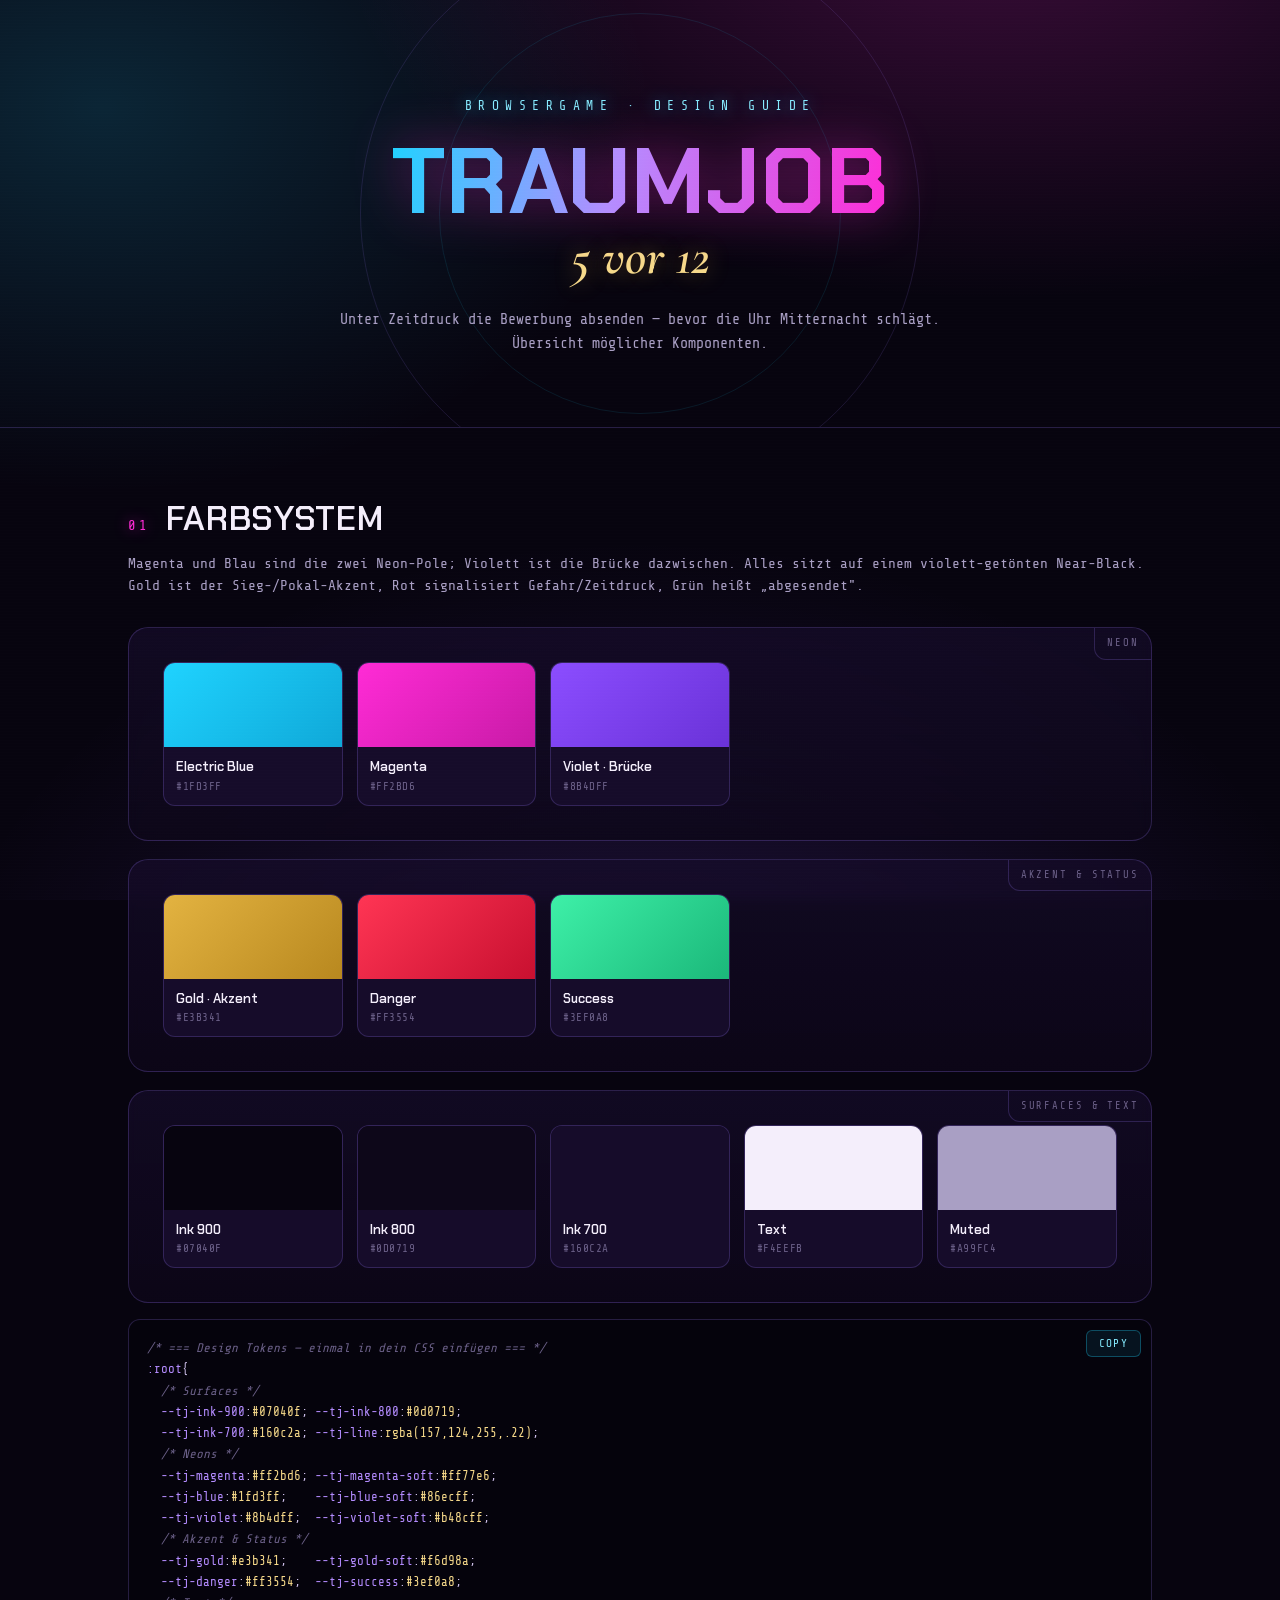
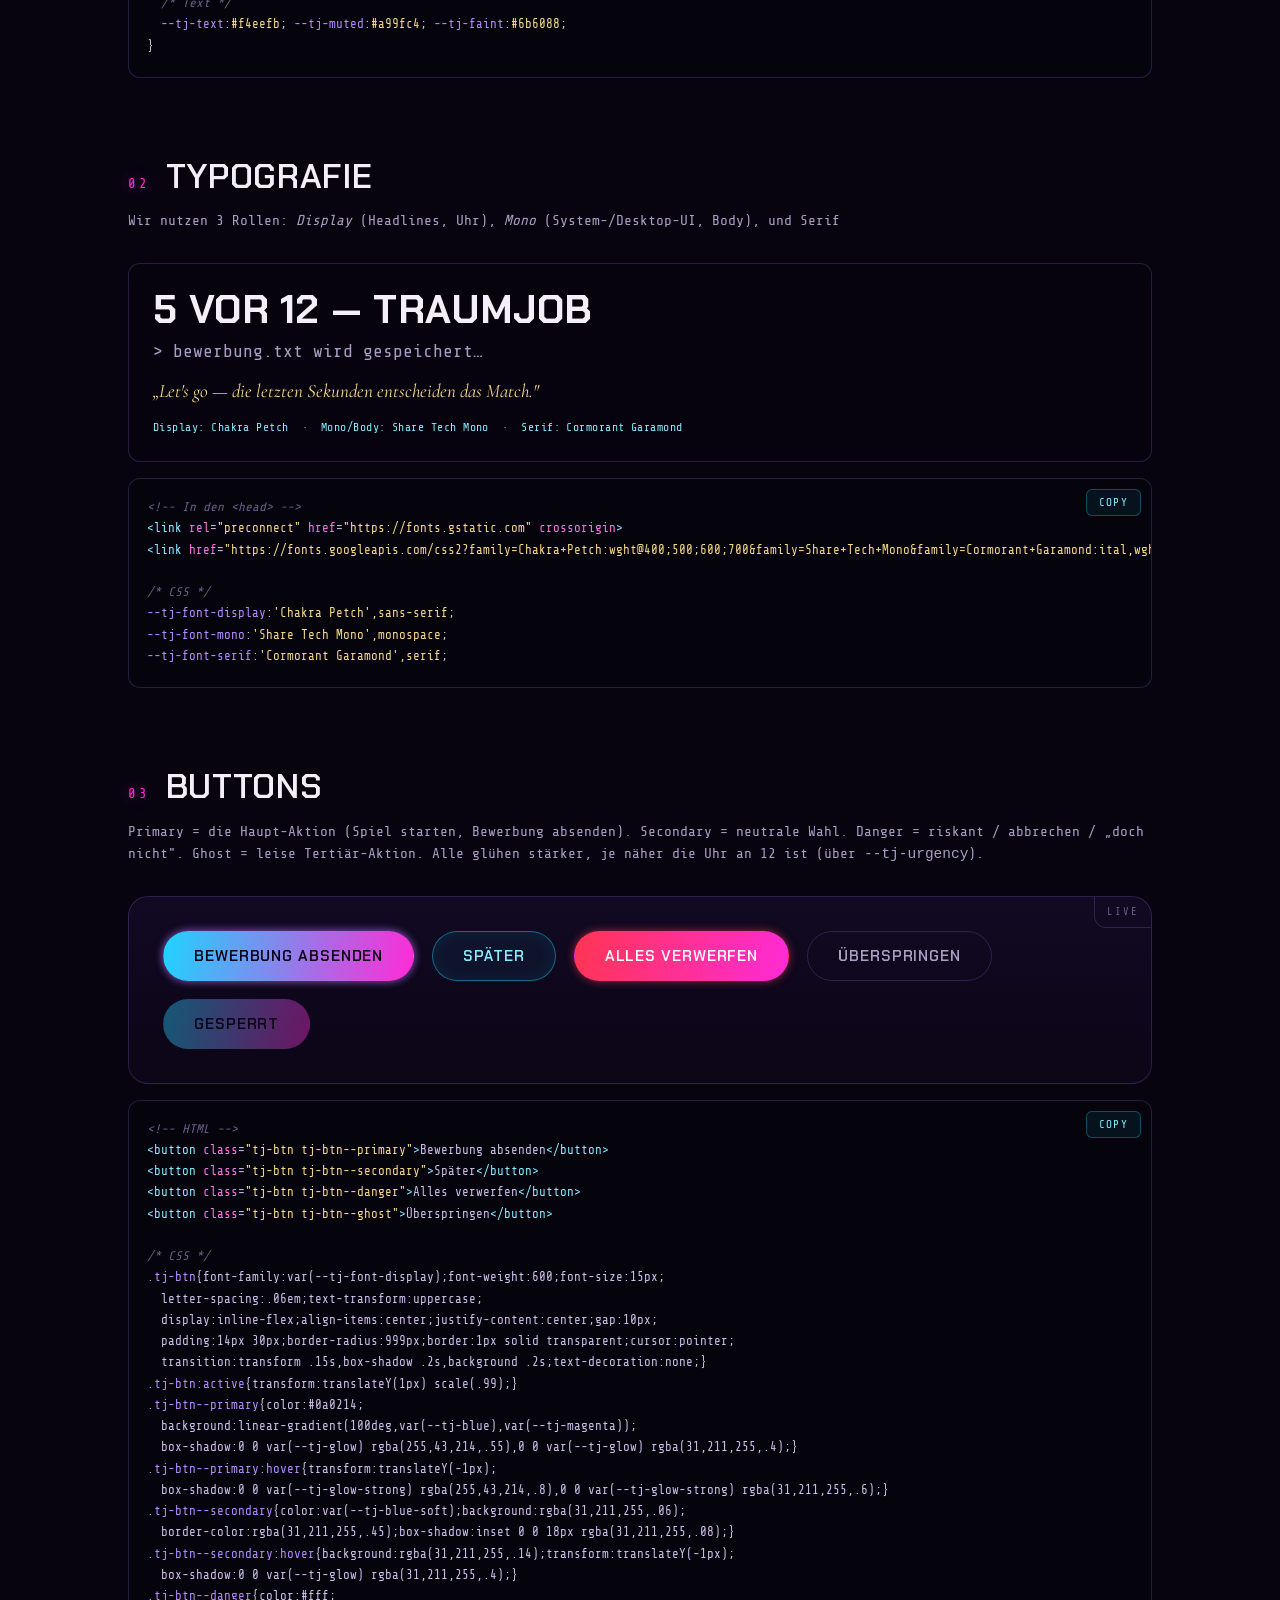
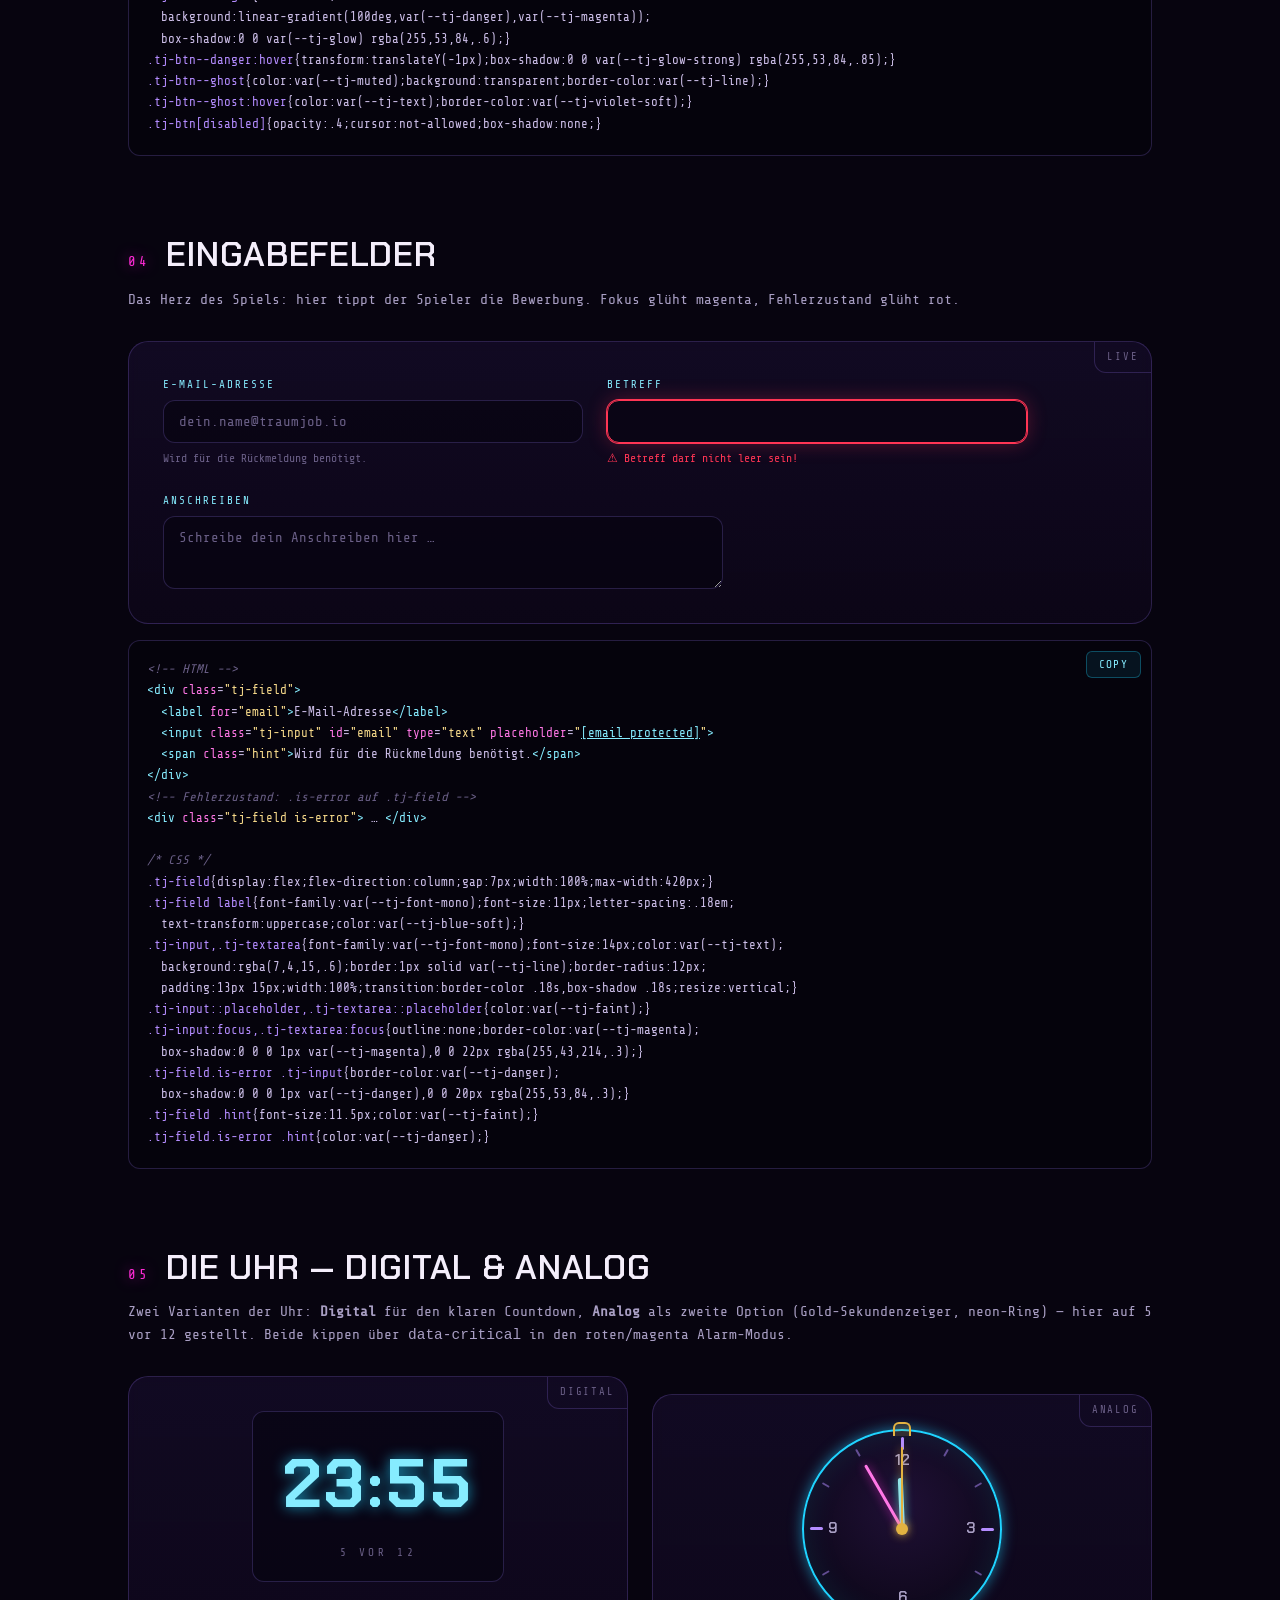
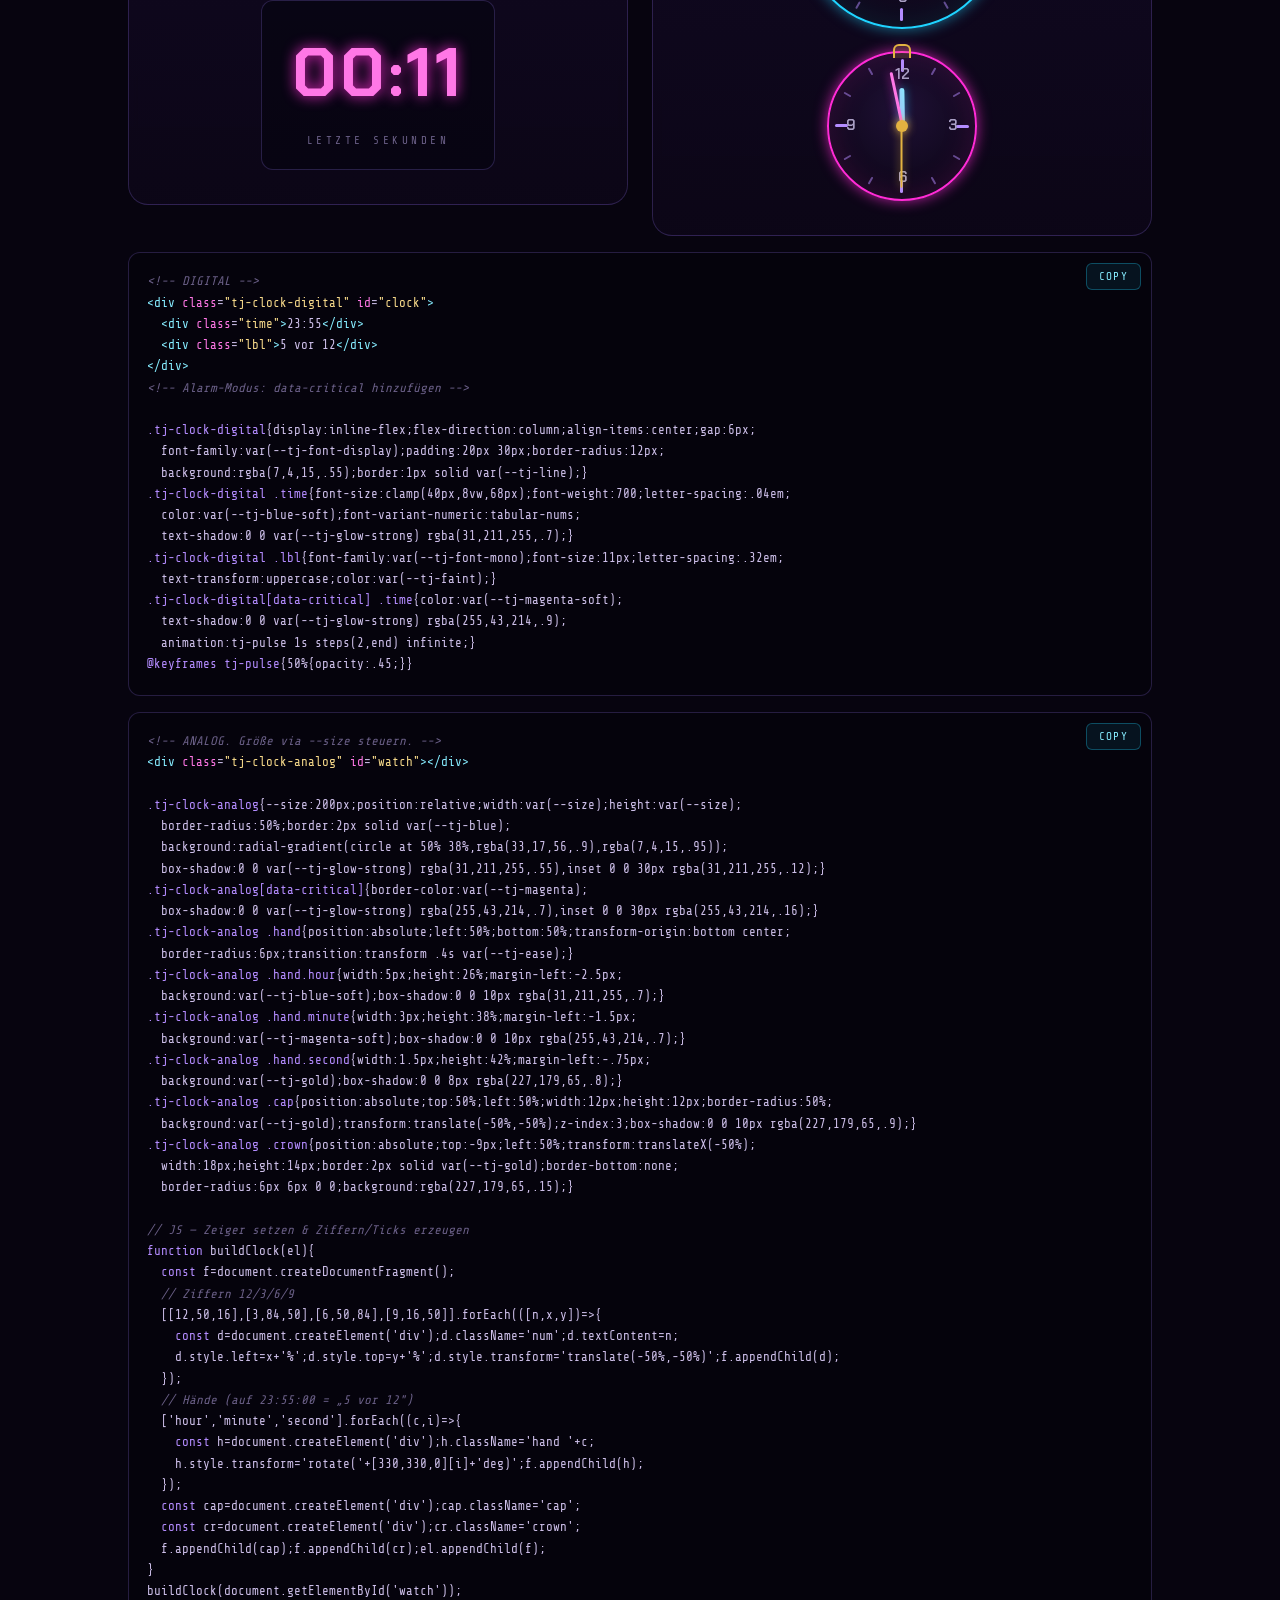
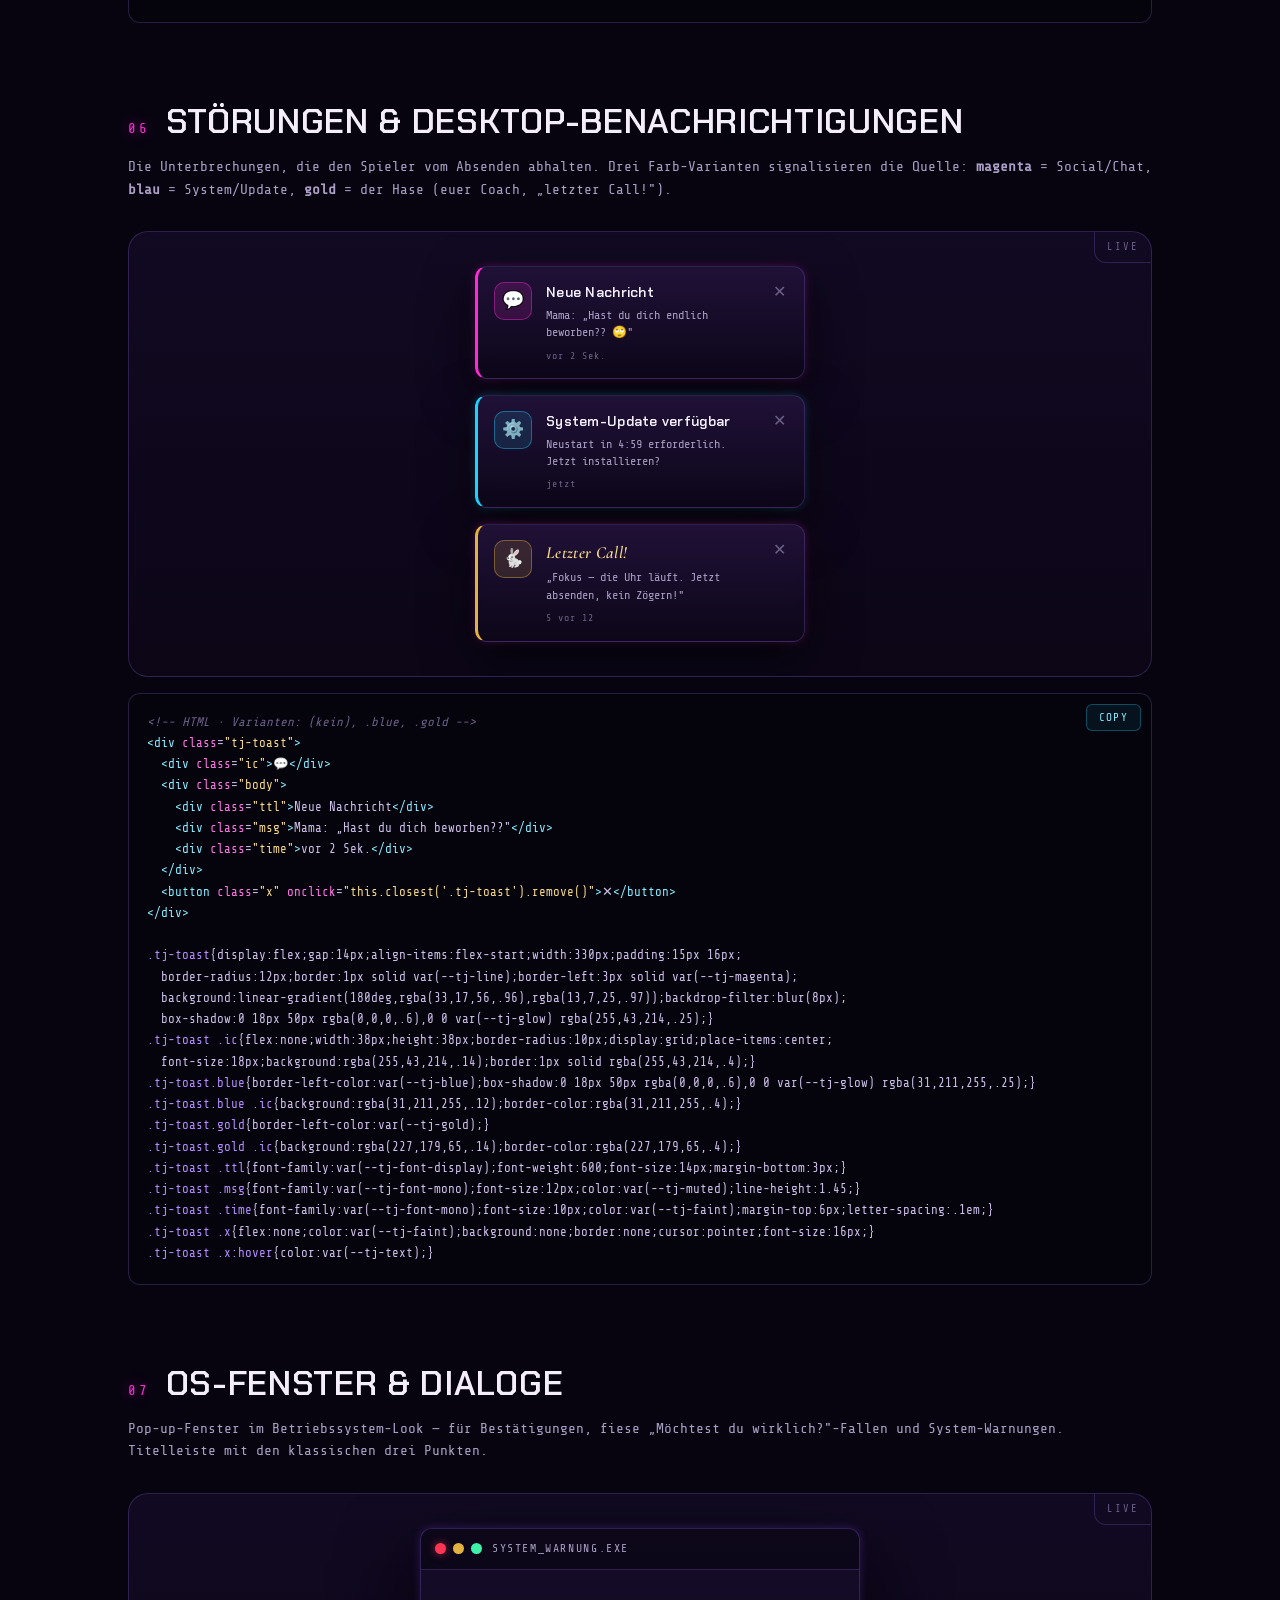
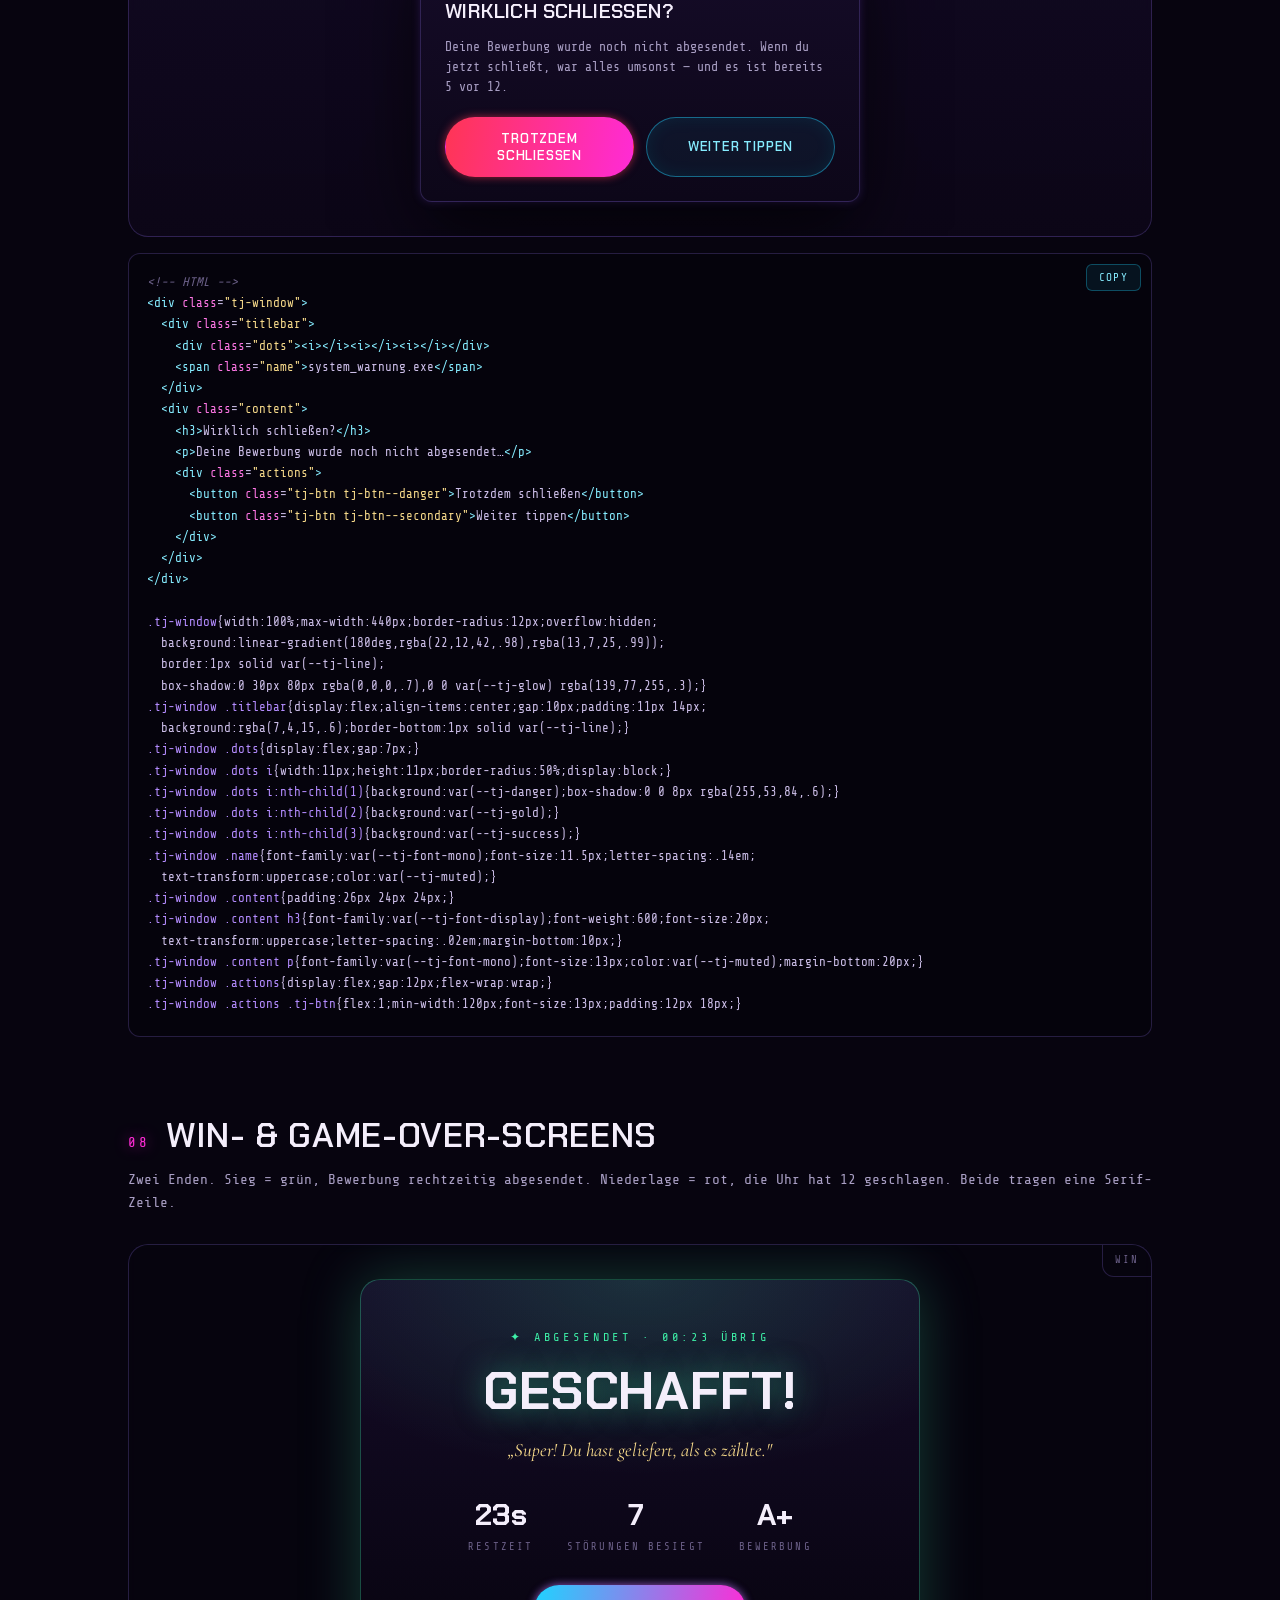
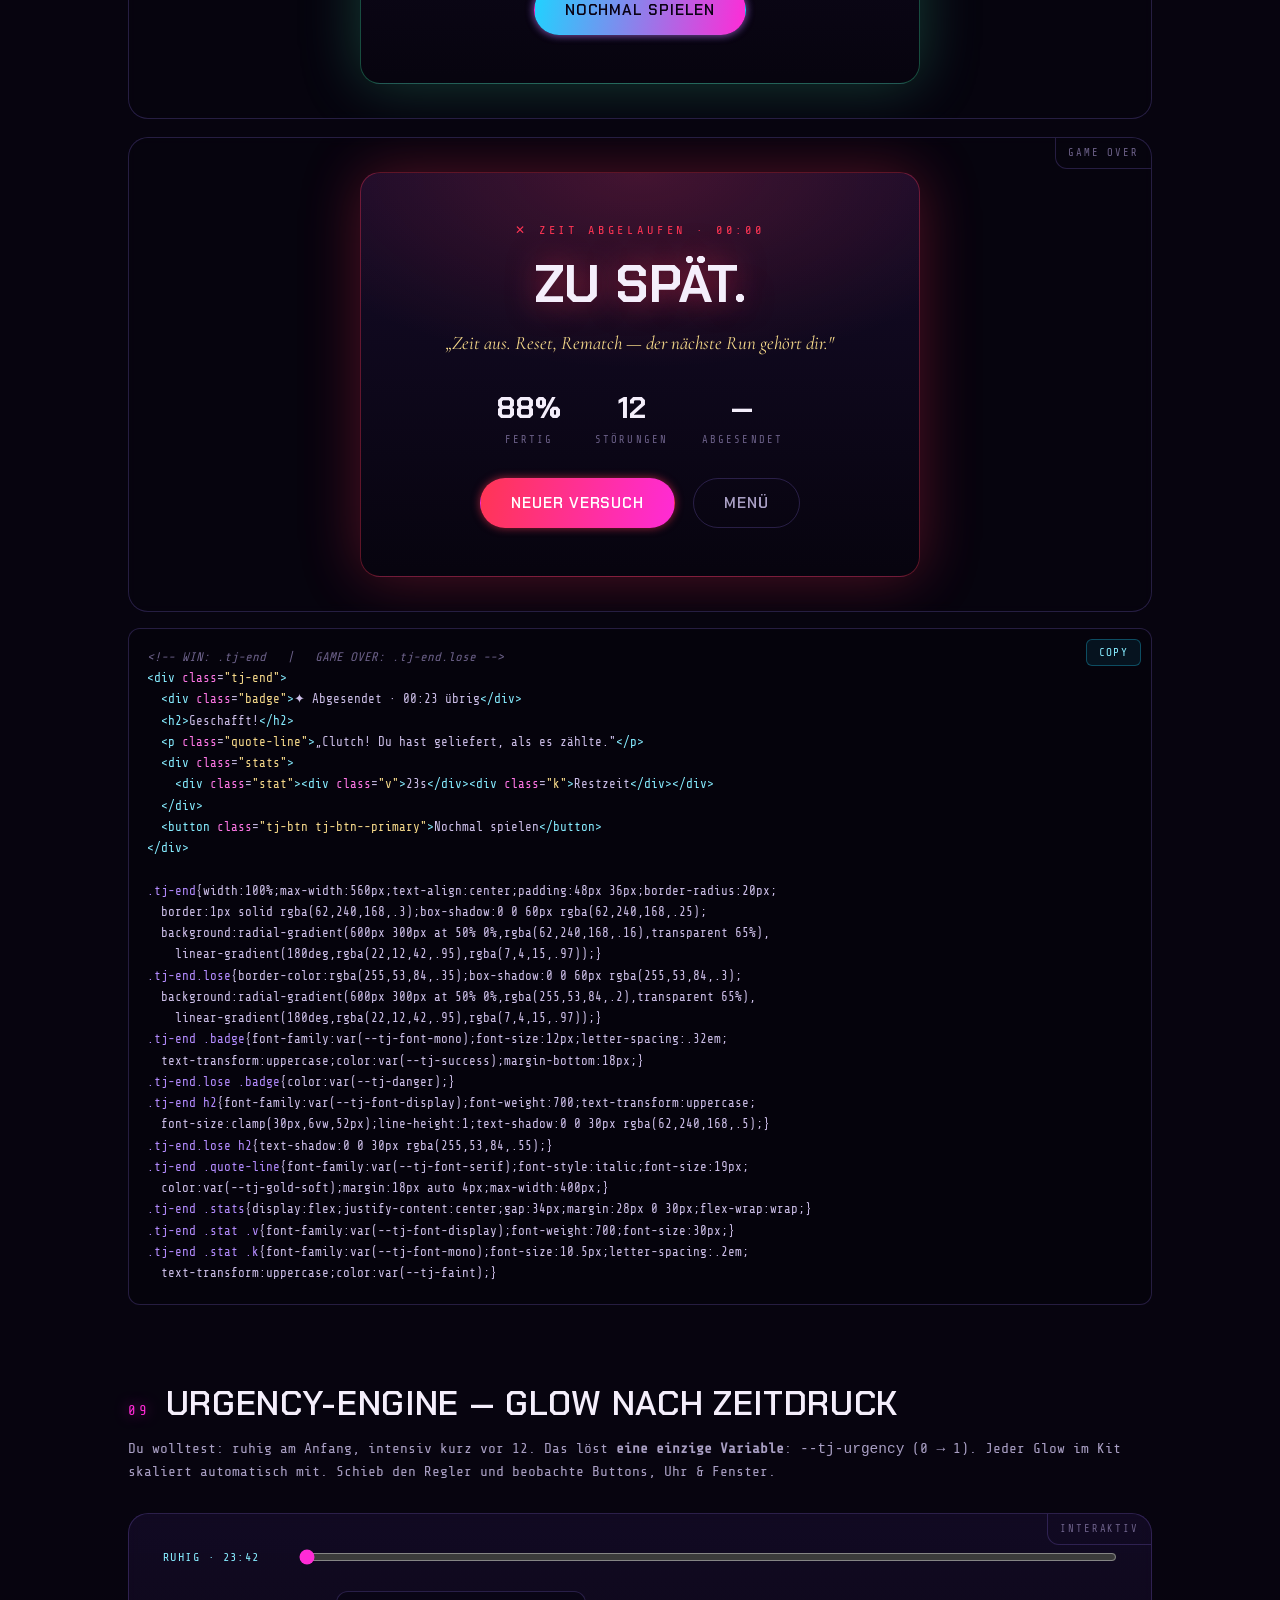
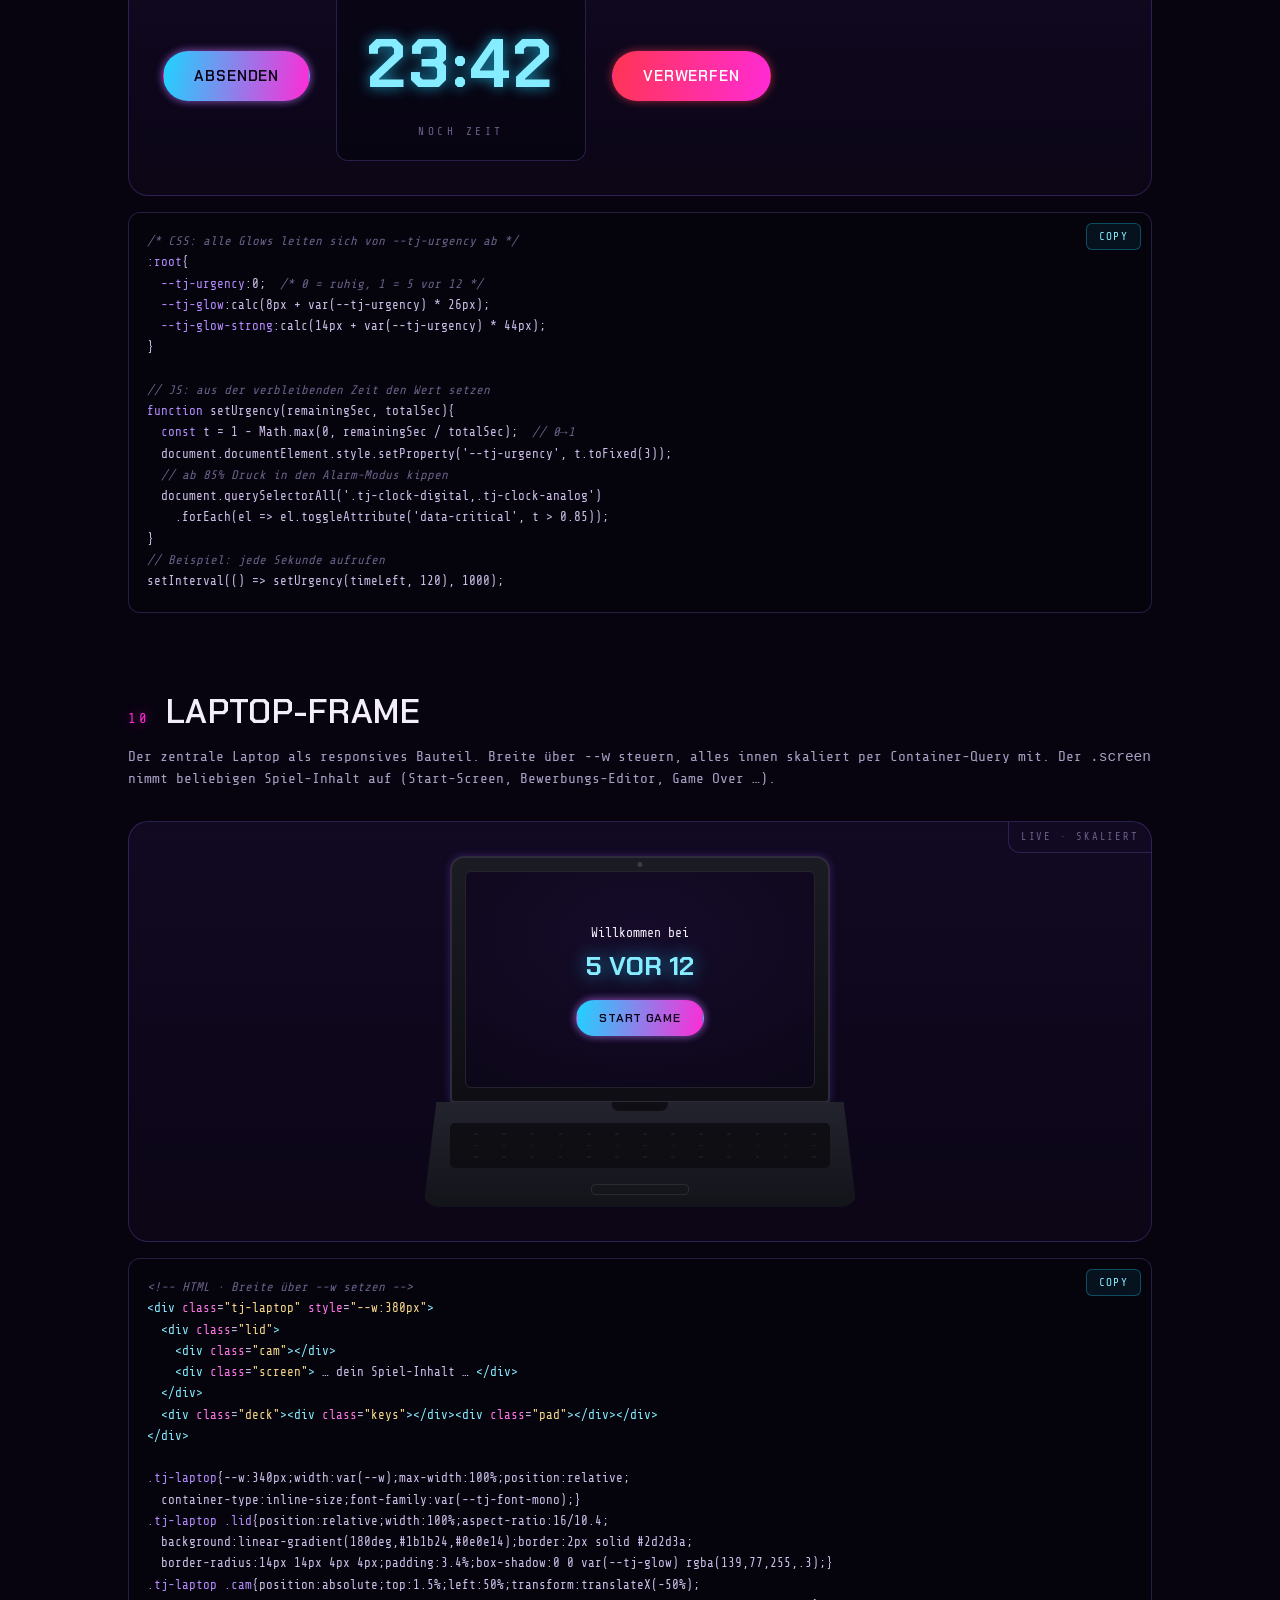
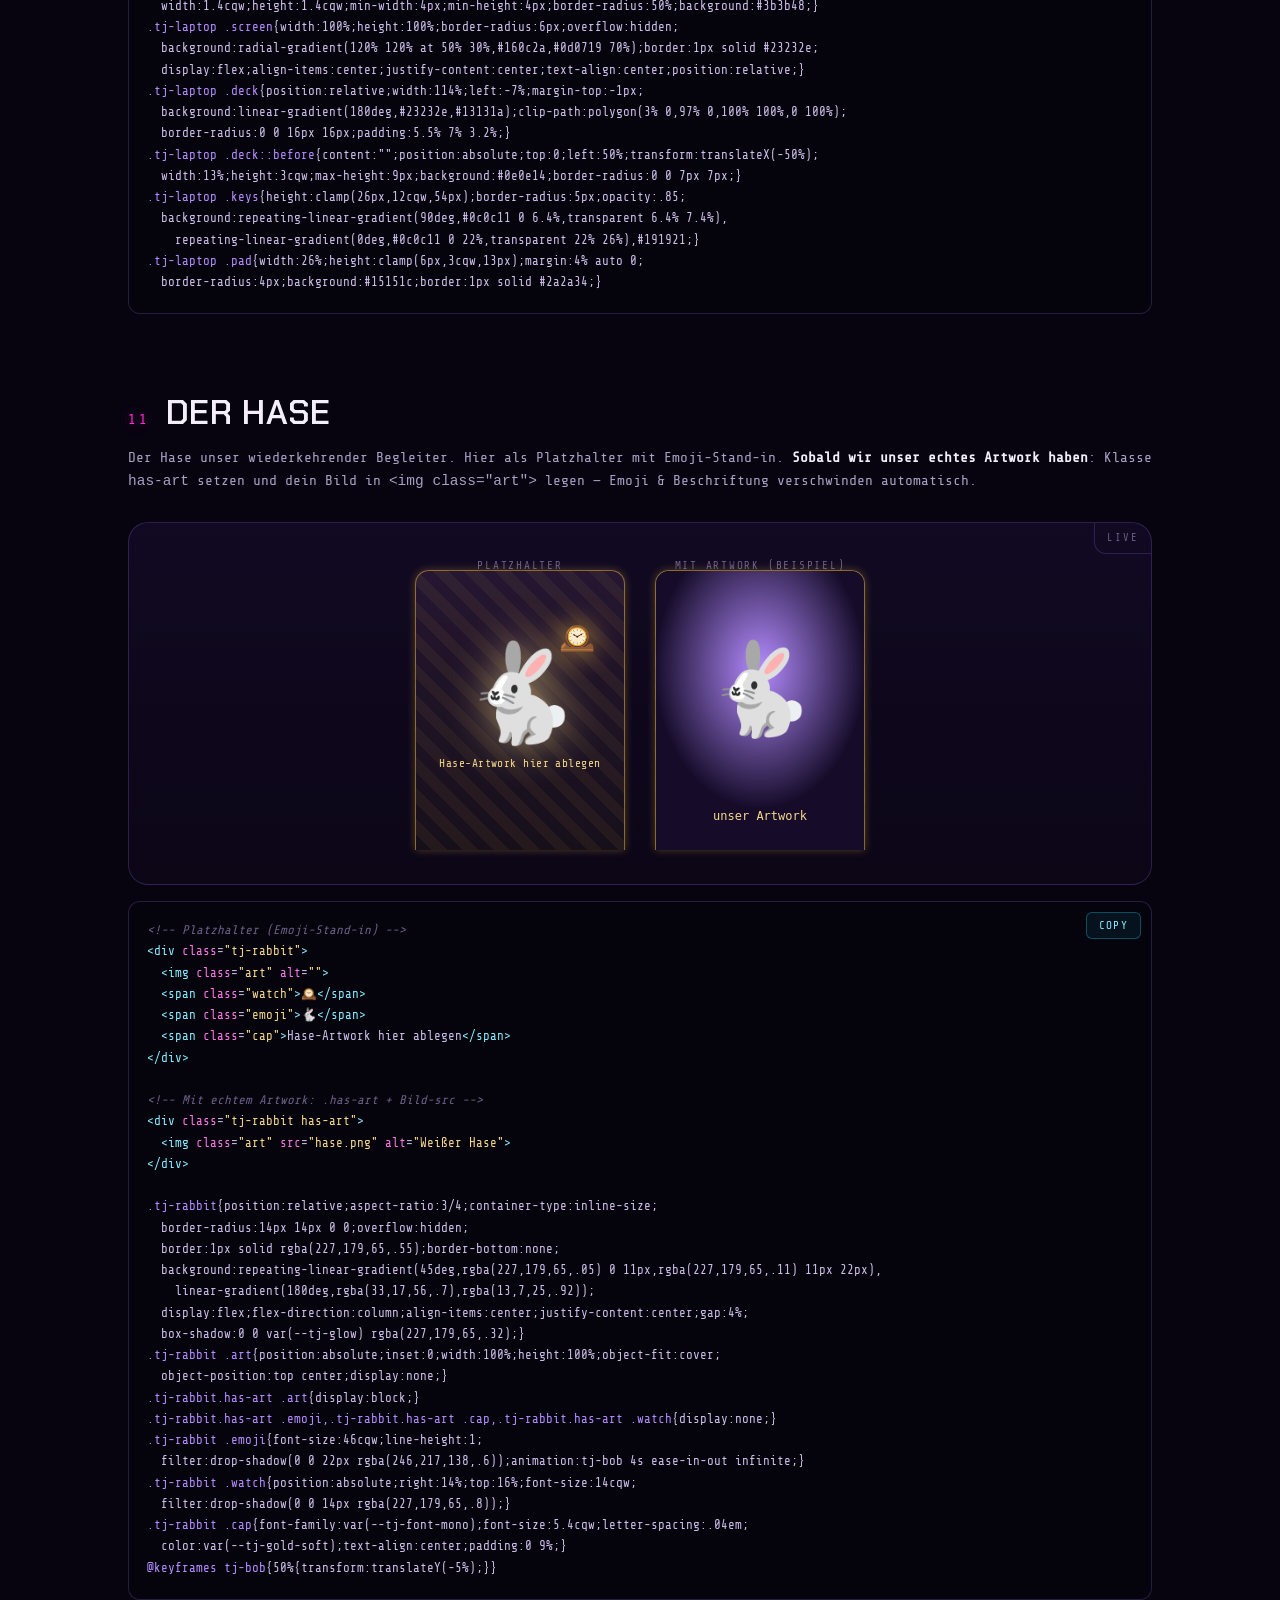
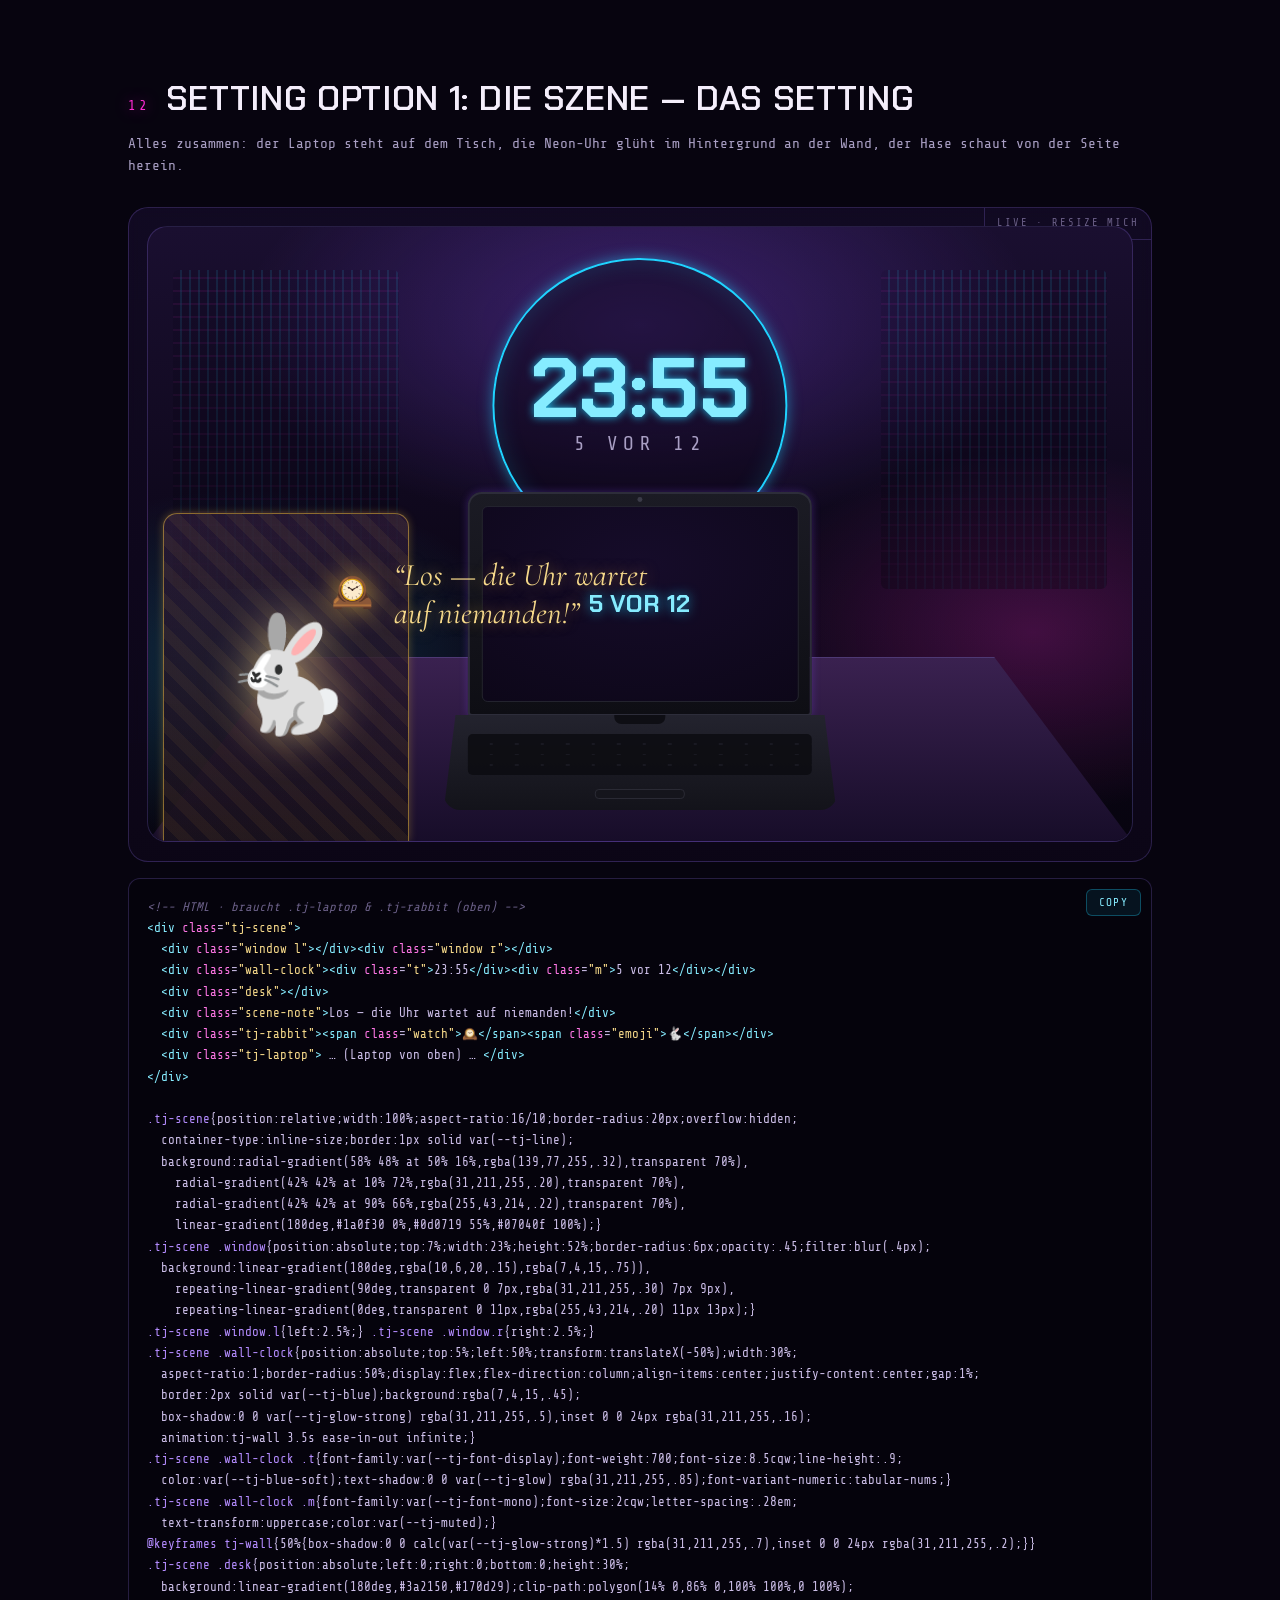
==== commit f31bc0bb: "added fonts, lang.js, game setting" ====
--- a/designGuide.html
+++ b/designGuide.html
@@ -4,9 +4,8 @@
 <meta charset="UTF-8">
 <meta name="viewport" content="width=device-width, initial-scale=1.0">
 <title>Traumjob / 5 vor 12 — Design Guide</title>
-<link rel="preconnect" href="https://fonts.googleapis.com">
-<link rel="preconnect" href="https://fonts.gstatic.com" crossorigin>
-<link href="https://fonts.googleapis.com/css2?family=Chakra+Petch:wght@400;500;600;700&family=Share+Tech+Mono&family=Cormorant+Garamond:ital,wght@0,500;0,600;1,500&family=Orbitron:wght@500;700;900&family=JetBrains+Mono:wght@400;500;700&display=swap" rel="stylesheet">
+<!-- Local self-hosted fonts — no internet required -->
+<link rel="stylesheet" href="fonts.css">
 <style>
 /* ============================================================
    TRAUMJOB / 5 VOR 12 — DESIGN TOKENS
@@ -282,9 +281,9 @@
   border-color:var(--tj-magenta);
   box-shadow:0 0 var(--tj-glow-strong) rgba(255,43,214,.7),inset 0 0 30px rgba(255,43,214,.16);
 }
-.tj-clock-analog .tick{position:absolute;top:50%;left:50%;width:2px;height:50%;transform-origin:bottom center;}
-.tj-clock-analog .tick::before{content:"";position:absolute;top:7px;left:0;width:2px;height:9px;background:rgba(180,140,255,.5);border-radius:2px;}
-.tj-clock-analog .tick.major::before{height:14px;width:3px;left:-.5px;background:var(--tj-violet-soft);}
+.tj-clock-analog .tick{position:absolute;top:0;left:50%;width:2px;height:100%;margin-left:-1px;transform-origin:center center;}
+.tj-clock-analog .tick::before{content:"";position:absolute;top:6px;left:0;width:2px;height:8px;background:rgba(180,140,255,.5);border-radius:2px;}
+.tj-clock-analog .tick.major::before{height:13px;width:3px;left:-.5px;background:var(--tj-violet-soft);}
 .tj-clock-analog .num{
   position:absolute;font-family:var(--tj-font-display);font-weight:600;font-size:15px;color:var(--tj-muted);
 }
@@ -590,6 +589,130 @@
 @media(max-width:720px){.grid-2{grid-template-columns:1fr;}}
 
 footer.guide-foot{text-align:center;color:var(--tj-faint);font-size:12px;margin-top:80px;padding-top:30px;border-top:1px solid var(--tj-line);letter-spacing:.1em;}
+
+/* ============================================================
+   SETTING OPTION 3 — SCHREIBTISCH-LAYOUT  (Hase · Laptop · Uhr)
+   Scoped under .tj-desk. Composes existing kit parts
+   (.tj-laptop, .tj-clock-analog, .tj-clock-digital). Everything
+   scales to the .tj-desk container width via cqw — no breakpoints.
+   ============================================================ */
+.tj-desk{
+  position:relative;width:100%;aspect-ratio:16/9.7;container-type:inline-size;overflow:hidden;
+  border-radius:var(--tj-r-lg);border:1px solid var(--tj-line);font-family:var(--tj-font-mono);
+  display:flex;flex-direction:column;
+  background:
+    radial-gradient(58% 48% at 50% 14%,rgba(139,77,255,.30),transparent 70%),
+    radial-gradient(42% 42% at 9% 74%,rgba(31,211,255,.18),transparent 70%),
+    radial-gradient(42% 42% at 91% 70%,rgba(255,43,214,.20),transparent 70%),
+    linear-gradient(180deg,#1a0f30 0%,#0d0719 55%,#07040f 100%);
+}
+.tj-desk .floor{position:absolute;left:0;right:0;bottom:0;height:23%;z-index:0;
+  background:linear-gradient(180deg,#3a2150,#170d29);clip-path:polygon(9% 0,91% 0,100% 100%,0 100%);
+  border-top:1px solid rgba(180,140,255,.32);box-shadow:0 -2px 40px rgba(255,43,214,.18);}
+.tj-desk .glint{position:absolute;top:7%;width:15%;height:46%;z-index:0;opacity:.3;filter:blur(.5px);border-radius:6px;
+  background:linear-gradient(180deg,rgba(10,6,20,.1),rgba(7,4,15,.7)),
+    repeating-linear-gradient(90deg,transparent 0 8px,rgba(31,211,255,.28) 8px 10px),
+    repeating-linear-gradient(0deg,transparent 0 12px,rgba(255,43,214,.18) 12px 14px);}
+.tj-desk .glint.l{left:1.5%;} .tj-desk .glint.r{right:1.5%;}
+
+/* top HUD strip */
+.tj-desk .hud{position:relative;z-index:5;flex:none;display:flex;align-items:center;justify-content:space-between;padding:2.2cqw 3cqw 0;}
+.tj-desk .hud .brand{display:flex;flex-direction:column;line-height:1;}
+.tj-desk .hud .brand .game{font-family:var(--tj-font-display);font-weight:700;text-transform:uppercase;letter-spacing:.04em;font-size:2.1cqw;
+  background:linear-gradient(100deg,var(--tj-blue),var(--tj-violet-soft) 50%,var(--tj-magenta));-webkit-background-clip:text;background-clip:text;color:transparent;filter:drop-shadow(0 0 16px rgba(255,43,214,.35));}
+.tj-desk .hud .brand .vor{font-family:var(--tj-font-serif);font-style:italic;font-size:1.5cqw;color:var(--tj-gold-soft);margin-top:.3cqw;}
+.tj-desk .hud .meta{display:flex;gap:3cqw;align-items:center;}
+.tj-desk .hud .meta .cell{text-align:right;line-height:1.1;}
+.tj-desk .hud .meta .cell .k{font-size:1.05cqw;letter-spacing:.26em;text-transform:uppercase;color:var(--tj-faint);}
+.tj-desk .hud .meta .cell .v{font-family:var(--tj-font-display);font-weight:700;font-size:2cqw;color:var(--tj-text);}
+.tj-desk .hud .meta .cell .v.blue{color:var(--tj-blue-soft);text-shadow:0 0 var(--tj-glow) rgba(31,211,255,.6);}
+
+/* 3-zone grid: rabbit | laptop | clock */
+.tj-desk .zones{position:relative;z-index:4;flex:1;min-height:0;display:grid;
+  grid-template-columns:minmax(0,.95fr) minmax(0,2.05fr) minmax(0,.95fr);align-items:center;gap:2.4cqw;padding:1.4cqw 3cqw 3cqw;}
+.tj-desk .rail{align-self:stretch;display:flex;flex-direction:column;min-height:0;}
+.tj-desk .rail-head{display:flex;align-items:center;gap:1cqw;margin-bottom:1.3cqw;flex:none;}
+.tj-desk .rail-head .dot{width:.9cqw;height:.9cqw;border-radius:50%;flex:none;}
+.tj-desk .rail-head .t{font-size:1.15cqw;letter-spacing:.28em;text-transform:uppercase;}
+
+/* LEFT · Hase guide */
+.tj-desk .guide-rail .rail-head .dot{background:var(--tj-gold);box-shadow:0 0 10px rgba(227,179,65,.8);}
+.tj-desk .guide-rail .rail-head .t{color:var(--tj-gold-soft);}
+.tj-desk .guide-card{flex:1;min-height:0;display:flex;flex-direction:column;gap:1.3cqw;border:1px solid rgba(227,179,65,.4);border-radius:var(--tj-r-lg);
+  background:linear-gradient(180deg,rgba(33,17,56,.62),rgba(13,7,25,.8));box-shadow:0 0 var(--tj-glow) rgba(227,179,65,.18);padding:1.8cqw;overflow:hidden;}
+.tj-desk .portrait{position:relative;width:11cqw;height:14.4cqw;flex:none;align-self:center;border-radius:1.3cqw;overflow:hidden;
+  border:1px solid rgba(227,179,65,.55);
+  background:repeating-linear-gradient(45deg,rgba(227,179,65,.05) 0 11px,rgba(227,179,65,.11) 11px 22px),linear-gradient(180deg,rgba(33,17,56,.7),rgba(13,7,25,.92));
+  display:flex;align-items:center;justify-content:center;box-shadow:0 0 var(--tj-glow) rgba(227,179,65,.32);}
+.tj-desk .portrait .art{position:absolute;inset:0;width:100%;height:100%;object-fit:cover;object-position:top center;display:none;}
+.tj-desk .portrait.has-art .art{display:block;}
+.tj-desk .portrait.has-art .emoji,.tj-desk .portrait.has-art .watch{display:none;}
+.tj-desk .portrait .emoji{font-size:6.6cqw;line-height:1;filter:drop-shadow(0 0 20px rgba(246,217,138,.6));animation:tj-bob 4s ease-in-out infinite;}
+.tj-desk .portrait .watch{position:absolute;right:12%;top:14%;font-size:2.6cqw;filter:drop-shadow(0 0 12px rgba(227,179,65,.8));}
+.tj-desk .guide-card .bubble{position:relative;flex:none;background:rgba(7,4,15,.5);border:1px solid rgba(227,179,65,.4);border-radius:1.3cqw;padding:1.3cqw 1.6cqw;}
+.tj-desk .guide-card .bubble .who{font-size:1.05cqw;letter-spacing:.22em;text-transform:uppercase;color:var(--tj-gold-soft);margin-bottom:.7cqw;}
+.tj-desk .guide-card .bubble .say{font-family:var(--tj-font-serif);font-style:italic;font-size:1.85cqw;line-height:1.35;color:var(--tj-text);min-height:5.4cqw;}
+.tj-desk .guide-card .bubble .say .caret{display:inline-block;width:2px;color:var(--tj-gold);animation:tj-blink 1s steps(2,end) infinite;}
+.tj-desk .guide-card .obj{margin-top:auto;display:flex;flex-direction:column;gap:.9cqw;}
+.tj-desk .guide-card .obj .lbl{font-size:1cqw;letter-spacing:.24em;text-transform:uppercase;color:var(--tj-faint);}
+.tj-desk .guide-card .obj .step{display:flex;gap:1.1cqw;align-items:flex-start;font-size:1.3cqw;color:var(--tj-muted);line-height:1.35;}
+.tj-desk .guide-card .obj .step .n{flex:none;width:2.1cqw;height:2.1cqw;border-radius:50%;display:grid;place-items:center;font-family:var(--tj-font-display);font-weight:700;font-size:1.15cqw;color:var(--tj-gold-soft);border:1px solid rgba(227,179,65,.45);background:rgba(227,179,65,.08);}
+.tj-desk .guide-card .obj .step.done{color:var(--tj-faint);}
+.tj-desk .guide-card .obj .step.done .n{color:var(--tj-success);border-color:rgba(62,240,168,.5);background:rgba(62,240,168,.08);}
+
+/* CENTER · laptop (main attraction) */
+.tj-desk .laptop-stage{display:flex;flex-direction:column;align-items:center;justify-content:center;min-height:0;height:100%;}
+.tj-desk .laptop-stage .tj-laptop{--w:100%;}
+.tj-desk .laptop-stage .tj-laptop .lid{box-shadow:0 0 var(--tj-glow-strong) rgba(139,77,255,.4),0 30px 70px rgba(0,0,0,.5);}
+.tj-desk .laptop-cap{margin-top:1.3cqw;text-align:center;font-family:var(--tj-font-serif);font-style:italic;font-size:1.55cqw;color:var(--tj-gold-soft);text-shadow:0 0 12px rgba(227,179,65,.4);}
+.tj-desk .laptop-cap::before{content:"\201C";} .tj-desk .laptop-cap::after{content:"\201D";}
+
+/* the running game on the laptop screen (cqw is relative to .tj-laptop) */
+.tj-desk .scr{position:absolute;inset:0;display:flex;flex-direction:column;font-family:var(--tj-font-mono);}
+.tj-desk .scr .titlebar{display:flex;align-items:center;gap:1.4cqw;padding:1.6cqw 2.4cqw;flex:none;background:rgba(7,4,15,.6);border-bottom:1px solid var(--tj-line);}
+.tj-desk .scr .titlebar .dots{display:flex;gap:1cqw;}
+.tj-desk .scr .titlebar .dots i{width:1.4cqw;height:1.4cqw;min-width:6px;min-height:6px;border-radius:50%;display:block;}
+.tj-desk .scr .titlebar .dots i:nth-child(1){background:var(--tj-danger);}
+.tj-desk .scr .titlebar .dots i:nth-child(2){background:var(--tj-gold);}
+.tj-desk .scr .titlebar .dots i:nth-child(3){background:var(--tj-success);}
+.tj-desk .scr .titlebar .url{flex:1;font-size:2cqw;letter-spacing:.04em;color:var(--tj-muted);background:rgba(7,4,15,.5);border:1px solid var(--tj-line);border-radius:var(--tj-r-pill);padding:.7cqw 2cqw;text-align:center;}
+.tj-desk .scr .titlebar .url b{color:var(--tj-blue-soft);}
+.tj-desk .scr .body{flex:1;min-height:0;overflow:hidden;padding:2.6cqw 4.4cqw 3cqw;display:flex;flex-direction:column;}
+.tj-desk .scr .eyebrow{font-size:1.9cqw;letter-spacing:.24em;text-transform:uppercase;color:var(--tj-blue-soft);text-shadow:0 0 12px rgba(31,211,255,.5);}
+.tj-desk .scr h1{font-family:var(--tj-font-display);font-weight:700;text-transform:uppercase;font-size:4.2cqw;letter-spacing:.01em;line-height:1.02;margin:1cqw 0 .5cqw;}
+.tj-desk .scr .lede{font-size:2cqw;color:var(--tj-muted);line-height:1.35;max-width:86%;}
+.tj-desk .scr .form{margin-top:auto;display:grid;grid-template-columns:1fr 1fr;gap:1.9cqw 3cqw;}
+.tj-desk .scr .field{display:flex;flex-direction:column;gap:.8cqw;}
+.tj-desk .scr .field.full{grid-column:1/-1;}
+.tj-desk .scr .field label{font-size:1.7cqw;letter-spacing:.18em;text-transform:uppercase;color:var(--tj-blue-soft);}
+.tj-desk .scr .field .ctrl{font-family:var(--tj-font-mono);font-size:2.1cqw;color:var(--tj-text);background:rgba(7,4,15,.55);border:1px solid var(--tj-line);border-radius:var(--tj-r-md);padding:1.3cqw 1.8cqw;min-height:4.4cqw;display:flex;align-items:center;}
+.tj-desk .scr .field .ctrl.area{align-items:flex-start;min-height:6cqw;color:var(--tj-faint);line-height:1.3;}
+.tj-desk .scr .field .ctrl .cur{display:inline-block;width:.18em;height:1.1em;background:var(--tj-magenta-soft);margin-left:1px;vertical-align:middle;animation:tj-blink 1s steps(2,end) infinite;}
+.tj-desk .scr .actions{grid-column:1/-1;display:flex;align-items:center;justify-content:space-between;gap:2cqw;margin-top:.6cqw;}
+.tj-desk .scr .actions .filehint{font-size:1.6cqw;color:var(--tj-faint);letter-spacing:.04em;}
+.tj-desk .scr .actions .filehint b{color:var(--tj-success);}
+.tj-desk .scr .btn-send{font-family:var(--tj-font-display);font-weight:600;font-size:2.3cqw;letter-spacing:.06em;text-transform:uppercase;color:#0a0214;border:none;border-radius:var(--tj-r-pill);cursor:pointer;padding:1.6cqw 3.8cqw;
+  background:linear-gradient(100deg,var(--tj-blue),var(--tj-magenta));box-shadow:0 0 var(--tj-glow) rgba(255,43,214,.55),0 0 var(--tj-glow) rgba(31,211,255,.4);transition:transform .15s var(--tj-ease),box-shadow .2s var(--tj-ease);}
+.tj-desk .scr .btn-send:hover{transform:translateY(-1px);box-shadow:0 0 var(--tj-glow-strong) rgba(255,43,214,.8),0 0 var(--tj-glow-strong) rgba(31,211,255,.6);}
+
+/* RIGHT · clock (5 vor 12) */
+.tj-desk .clock-rail{align-items:stretch;}
+.tj-desk .clock-rail .rail-head{justify-content:flex-end;}
+.tj-desk .clock-rail .rail-head .dot{background:var(--tj-blue);box-shadow:0 0 10px rgba(31,211,255,.8);}
+.tj-desk .clock-rail .rail-head .t{color:var(--tj-blue-soft);}
+.tj-desk .clock-card{flex:1;min-height:0;display:flex;flex-direction:column;align-items:center;justify-content:center;gap:1.4cqw;border:1px solid var(--tj-line);border-radius:var(--tj-r-lg);
+  background:linear-gradient(180deg,rgba(22,12,42,.62),rgba(13,7,25,.82));box-shadow:0 0 var(--tj-glow) rgba(31,211,255,.16);padding:1.8cqw;}
+.tj-desk .clock-card .deadline{font-family:var(--tj-font-display);font-weight:700;text-transform:uppercase;font-size:1.45cqw;letter-spacing:.1em;color:var(--tj-gold-soft);text-shadow:0 0 14px rgba(227,179,65,.4);text-align:center;}
+.tj-desk .clock-card .tj-clock-analog{--size:16.5cqw;}
+.tj-desk .clock-card .tj-clock-digital{padding:0;background:none;border:none;gap:.4cqw;}
+.tj-desk .clock-card .tj-clock-digital .time{font-size:3.8cqw;}
+.tj-desk .clock-card .tj-clock-digital .lbl{font-size:1cqw;}
+.tj-desk .clock-card .timer{display:flex;flex-direction:column;align-items:center;gap:.9cqw;width:100%;}
+.tj-desk .clock-card .timer .lbl{font-size:1cqw;letter-spacing:.3em;text-transform:uppercase;color:var(--tj-faint);}
+.tj-desk .clock-card .timer .track{position:relative;width:100%;max-width:20cqw;height:1.2cqw;min-height:8px;border-radius:999px;background:rgba(7,4,15,.7);border:1px solid var(--tj-line);overflow:hidden;}
+.tj-desk .clock-card .timer .track .fill{position:absolute;left:0;top:0;height:100%;border-radius:999px;background:linear-gradient(90deg,var(--tj-blue),var(--tj-magenta));box-shadow:0 0 12px rgba(255,43,214,.5);transition:width .6s var(--tj-ease);}
+.tj-desk .clock-card .timer .note{font-size:1cqw;color:var(--tj-faint);text-align:center;}
+.tj-desk .clock-card .timer .note b{color:var(--tj-danger);}
 </style>
 </head>
 <body>
@@ -1708,10 +1831,116 @@
     </div>
   </section>
 
+  <!-- ============ 18 DESK SETUP ============ -->
+  <section class="block" id="desk">
+    <div class="sec-head"><span class="sec-num">18</span><h2>Setting Option 3: Schreibtisch — Hase · Laptop · Uhr</h2></div>
+    <p class="sec-desc">Die dritte Setting-Variante. Der Laptop steht groß in der Mitte — die Hauptbühne. Links begleitet der <strong>Hase</strong> mit Sprechblase &amp; Anleitung, rechts tickt die <strong>5-vor-12-Uhr</strong> (Analog + Digital + Frist-Balken). Drei Zonen auf einem Schreibtisch. Baut komplett auf bestehenden Bauteilen auf (<code>.tj-laptop</code>, <code>.tj-clock-analog</code>, <code>.tj-clock-digital</code>) und nutzt die Urgency-Engine: je näher an 12, desto stärker das Glühen. Alles skaliert per Container-Query mit der Breite — einfach <code>resize</code>.</p>
+
+    <div class="demo" style="padding:18px">
+      <span class="tag">Live · resize mich</span>
+      <div class="tj-desk" id="d3-desk">
+        <div class="glint l"></div><div class="glint r"></div>
+        <div class="floor"></div>
+
+        <div class="hud">
+          <div class="brand"><span class="game">Traumjob</span><span class="vor">5 vor 12</span></div>
+          <div class="meta">
+            <div class="cell"><div class="k">Runde</div><div class="v">03 / 05</div></div>
+            <div class="cell"><div class="k">Punkte</div><div class="v blue">1 240</div></div>
+          </div>
+        </div>
+
+        <div class="zones">
+          <!-- LEFT · Hase -->
+          <aside class="rail guide-rail">
+            <div class="rail-head"><span class="dot"></span><span class="t">Dein Begleiter</span></div>
+            <div class="guide-card">
+              <!-- echtes Artwork: class "portrait has-art" + <img class="art" src="hase.png"> -->
+              <div class="portrait"><img class="art" alt=""><span class="watch">🕰️</span><span class="emoji">🐇</span></div>
+              <div class="bubble"><div class="who">Der Hase</div><div class="say" id="d3-say"><span class="caret">▋</span></div></div>
+              <div class="obj">
+                <div class="lbl">So gewinnst du</div>
+                <div class="step done"><span class="n">1</span><span>Stelle wählen &amp; Portal öffnen</span></div>
+                <div class="step"><span class="n">2</span><span>Bewerbung ausfüllen — schnell tippen!</span></div>
+                <div class="step"><span class="n">3</span><span>Absenden, bevor die Uhr 12 schlägt</span></div>
+              </div>
+            </div>
+          </aside>
+
+          <!-- CENTER · Laptop -->
+          <main class="laptop-stage">
+            <div class="tj-laptop">
+              <div class="lid">
+                <div class="cam"></div>
+                <div class="screen">
+                  <div class="scr">
+                    <div class="titlebar"><div class="dots"><i></i><i></i><i></i></div><div class="url">🔒 bewerbung.traumjob.io / <b>stelle-1138</b></div></div>
+                    <div class="body">
+                      <div class="eyebrow">Bewerbungsportal · Stelle #1138</div>
+                      <h1>Senior Karotten-<br>Logistiker (m/w/d)</h1>
+                      <p class="lede">Eingang schließt um Mitternacht. Fülle die Felder aus und sende ab — die Uhr läuft.</p>
+                      <div class="form">
+                        <div class="field"><label>Vollständiger Name</label><div class="ctrl">Max Mustermann</div></div>
+                        <div class="field"><label>E-Mail</label><div class="ctrl"><a href="/cdn-cgi/l/email-protection" class="__cf_email__" data-cfemail="107d7168507d71797c3e797f">[email&#160;protected]</a></div></div>
+                        <div class="field full"><label>Anschreiben</label><div class="ctrl area" id="d3-field">Sehr geehrte Damen und Herren<span class="cur"></span></div></div>
+                        <div class="actions"><span class="filehint">Lebenslauf.pdf · <b>hochgeladen ✓</b></span><button class="btn-send">Bewerbung absenden →</button></div>
+                      </div>
+                    </div>
+                  </div>
+                </div>
+              </div>
+              <div class="deck"><div class="keys"></div><div class="pad"></div></div>
+            </div>
+            <div class="laptop-cap">Los — die Uhr wartet auf niemanden!</div>
+          </main>
+
+          <!-- RIGHT · Uhr -->
+          <aside class="rail clock-rail">
+            <div class="rail-head"><span class="t">Verbleibende Zeit</span><span class="dot"></span></div>
+            <div class="clock-card">
+              <div class="deadline">Annahmeschluss · 12:00</div>
+              <div class="tj-clock-analog" id="d3-analog">
+                <div class="crown"></div>
+                <div class="hand hour" id="d3-h"></div><div class="hand minute" id="d3-m"></div><div class="hand second" id="d3-s"></div>
+                <div class="cap"></div>
+              </div>
+              <div class="tj-clock-digital" id="d3-digital"><div class="time" id="d3-dig">11:55:00</div><div class="lbl">Ortszeit</div></div>
+              <div class="timer"><div class="lbl">Frist</div><div class="track"><div class="fill" id="d3-bar" style="width:100%"></div></div><div class="note">Fehler = <b>Zeitstrafe</b></div></div>
+            </div>
+          </aside>
+        </div>
+      </div>
+    </div>
+
+    <div class="code" data-lang="html">
+      <button class="copy-btn">Copy</button>
+<pre><span class="c">&lt;!-- 3-Zonen-Schreibtisch · braucht .tj-laptop &amp; .tj-clock-* (oben) --&gt;</span>
+<span class="t">&lt;div</span> <span class="a">class</span>=<span class="s">"tj-desk"</span> <span class="a">id</span>=<span class="s">"desk"</span><span class="t">&gt;</span>
+  <span class="t">&lt;div</span> <span class="a">class</span>=<span class="s">"glint l"</span><span class="t">&gt;&lt;/div&gt;&lt;div</span> <span class="a">class</span>=<span class="s">"glint r"</span><span class="t">&gt;&lt;/div&gt;&lt;div</span> <span class="a">class</span>=<span class="s">"floor"</span><span class="t">&gt;&lt;/div&gt;</span>
+  <span class="t">&lt;div</span> <span class="a">class</span>=<span class="s">"hud"</span><span class="t">&gt;</span> … Titel + Runde/Punkte … <span class="t">&lt;/div&gt;</span>
+  <span class="t">&lt;div</span> <span class="a">class</span>=<span class="s">"zones"</span><span class="t">&gt;</span>
+    <span class="c">&lt;!-- LINKS: Hase --&gt;</span>
+    <span class="t">&lt;aside</span> <span class="a">class</span>=<span class="s">"rail guide-rail"</span><span class="t">&gt;</span> … .guide-card mit .portrait, .bubble, .obj … <span class="t">&lt;/aside&gt;</span>
+    <span class="c">&lt;!-- MITTE: Laptop = Hauptbühne --&gt;</span>
+    <span class="t">&lt;main</span> <span class="a">class</span>=<span class="s">"laptop-stage"</span><span class="t">&gt;</span>
+      <span class="t">&lt;div</span> <span class="a">class</span>=<span class="s">"tj-laptop"</span><span class="t">&gt;</span> … <span class="t">&lt;div</span> <span class="a">class</span>=<span class="s">"scr"</span><span class="t">&gt;</span> dein Spiel <span class="t">&lt;/div&gt;</span> … <span class="t">&lt;/div&gt;</span>
+    <span class="t">&lt;/main&gt;</span>
+    <span class="c">&lt;!-- RECHTS: Uhr --&gt;</span>
+    <span class="t">&lt;aside</span> <span class="a">class</span>=<span class="s">"rail clock-rail"</span><span class="t">&gt;</span> … .clock-card mit .tj-clock-analog + .tj-clock-digital + .timer … <span class="t">&lt;/aside&gt;</span>
+  <span class="t">&lt;/div&gt;</span>
+<span class="t">&lt;/div&gt;</span>
+
+<span class="c">// JS · eine Variable treibt jeden Glow. Urgency NUR auf .tj-desk setzen,</span>
+<span class="c">// damit der Rest der Seite ruhig bleibt:</span>
+desk.style.<span class="p">setProperty</span>(<span class="s">'--tj-urgency'</span>, t);  <span class="c">// t = 0 … 1</span>
+<span class="c">// kritisch (5 vor 12): data-critical auf Analog- + Digital-Uhr setzen.</span></pre>
+    </div>
+  </section>
+
   <footer class="guide-foot">TRAUMJOB / 5 VOR 12 · DESIGN GUIDE · alle Komponenten mit <code>tj-</code> Präfix · copy &amp; paste in index.html</footer>
 </div>
 
-<script data-cfasync="false" src="/cdn-cgi/scripts/5c5dd728/cloudflare-static/email-decode.min.js"></script><script>
+<script data-cfasync="false" src="/cdn-cgi/scripts/5c5dd728/cloudflare-static/email-decode.min.js"></script><script data-cfasync="false" src="/cdn-cgi/scripts/5c5dd728/cloudflare-static/email-decode.min.js"></script><script>
 /* ---- copy buttons ---- */
 document.querySelectorAll('.copy-btn').forEach(btn=>{
   btn.addEventListener('click',()=>{
@@ -1861,5 +2090,68 @@
   }
 })();
 </script>
+
+<script>
+/* ---- Setting Option 3 · Schreibtisch-Demo (scoped) ---- */
+(function(){
+  var desk   = document.getElementById('d3-desk');
+  if(!desk) return;
+  var analog = document.getElementById('d3-analog');
+  var digital= document.getElementById('d3-digital');
+  var dig    = document.getElementById('d3-dig');
+  var bar    = document.getElementById('d3-bar');
+  var hH=document.getElementById('d3-h'), hM=document.getElementById('d3-m'), hS=document.getElementById('d3-s');
+
+  /* 60 minute ticks (pivot at centre — see fixed .tj-clock-analog .tick) */
+  for(var i=0;i<60;i++){
+    var t=document.createElement('div');
+    t.className='tick'+(i%5===0?' major':'');
+    t.style.transform='rotate('+(i*6)+'deg)';
+    analog.insertBefore(t, analog.querySelector('.hand'));
+  }
+
+  var START=11*3600+55*60, END=12*3600, SPAN=END-START, sec=START;
+  var pad=function(n){return (n<10?'0':'')+n;};
+  function render(){
+    var m=Math.floor(sec/60)%60, s=sec%60, h=Math.floor(sec/3600)%12;
+    dig.textContent=pad(Math.floor(sec/3600))+':'+pad(m)+':'+pad(s);
+    hH.style.transform='rotate('+((h+m/60)*30)+'deg)';
+    hM.style.transform='rotate('+(m*6)+'deg)';
+    hS.style.transform='rotate('+(s*6)+'deg)';
+    var u=Math.pow(Math.min(1,Math.max(0,(sec-START)/SPAN)),1.5);
+    desk.style.setProperty('--tj-urgency', u.toFixed(3));   /* scoped to .tj-desk only */
+    bar.style.width=((1-(sec-START)/SPAN)*100).toFixed(1)+'%';
+    if(u>0.78){analog.setAttribute('data-critical','');digital.setAttribute('data-critical','');}
+    else{analog.removeAttribute('data-critical');digital.removeAttribute('data-critical');}
+  }
+  render();
+  setInterval(function(){ sec++; if(sec>END) sec=START; render(); },1000);
+
+  /* Hase cycles instruction lines */
+  var say=document.getElementById('d3-say');
+  var lines=[
+    "Schnell! Die Felder füllen sich nicht von allein.",
+    "Tippfehler kosten Zeit — bleib ruhig, bleib flink.",
+    "Noch fünf Minuten bis Mitternacht. Du schaffst das.",
+    "Erst absenden, dann atmen. Los geht's!"
+  ];
+  var li=0,ci=0,typing=true;
+  function sTick(){
+    var line=lines[li];
+    if(typing){
+      ci++; say.innerHTML=line.slice(0,ci)+'<span class="caret">▋</span>';
+      if(ci>=line.length){typing=false;setTimeout(sTick,2600);return;}
+      setTimeout(sTick,34);
+    } else { ci=0;typing=true;li=(li+1)%lines.length;setTimeout(sTick,300); }
+  }
+  sTick();
+
+  /* type the Anschreiben field */
+  var ft="Sehr geehrte Damen und Herren, hiermit bewerbe ich mich mit großer Begeisterung um die ausgeschriebene Stelle";
+  var fEl=document.getElementById('d3-field'),fi=0;
+  function fTick(){ fi++; if(fi>ft.length) fi=0; fEl.innerHTML=ft.slice(0,fi)+'<span class="cur"></span>'; setTimeout(fTick, fi>=ft.length?2400:55); }
+  fTick();
+})();
+</script>
 </body>
 </html>
--- a/fonts.css
+++ b/fonts.css
@@ -0,0 +1,63 @@
+/* ============================================================
+   Local fonts — self-hosted so the game works without internet.
+   Replaces the previous Google Fonts <link>s.
+   Three roles (see designGuide.html, §02 Typografie):
+     Display      -> Chakra Petch
+     Mono / Body  -> Share Tech Mono
+     Serif        -> Cormorant Garamond
+   ============================================================ */
+
+/* --- Display: Chakra Petch (400 / 500 / 600 / 700) --- */
+@font-face {
+  font-family: "Chakra Petch";
+  font-style: normal;
+  font-weight: 400;
+  font-display: swap;
+  src: url("assets/fonts/Chakra_Petch/ChakraPetch-Regular.ttf") format("truetype");
+}
+@font-face {
+  font-family: "Chakra Petch";
+  font-style: normal;
+  font-weight: 500;
+  font-display: swap;
+  src: url("assets/fonts/Chakra_Petch/ChakraPetch-Medium.ttf") format("truetype");
+}
+@font-face {
+  font-family: "Chakra Petch";
+  font-style: normal;
+  font-weight: 600;
+  font-display: swap;
+  src: url("assets/fonts/Chakra_Petch/ChakraPetch-SemiBold.ttf") format("truetype");
+}
+@font-face {
+  font-family: "Chakra Petch";
+  font-style: normal;
+  font-weight: 700;
+  font-display: swap;
+  src: url("assets/fonts/Chakra_Petch/ChakraPetch-Bold.ttf") format("truetype");
+}
+
+/* --- Mono / Body: Share Tech Mono (single weight) --- */
+@font-face {
+  font-family: "Share Tech Mono";
+  font-style: normal;
+  font-weight: 400;
+  font-display: swap;
+  src: url("assets/fonts/Share_Tech_Mono/ShareTechMono-Regular.ttf") format("truetype");
+}
+
+/* --- Serif: Cormorant Garamond (variable fonts cover all weights) --- */
+@font-face {
+  font-family: "Cormorant Garamond";
+  font-style: normal;
+  font-weight: 300 700;
+  font-display: swap;
+  src: url("assets/fonts/Cormorant_Garamond/CormorantGaramond-VariableFont_wght.ttf") format("truetype");
+}
+@font-face {
+  font-family: "Cormorant Garamond";
+  font-style: italic;
+  font-weight: 300 700;
+  font-display: swap;
+  src: url("assets/fonts/Cormorant_Garamond/CormorantGaramond-Italic-VariableFont_wght.ttf") format("truetype");
+}
